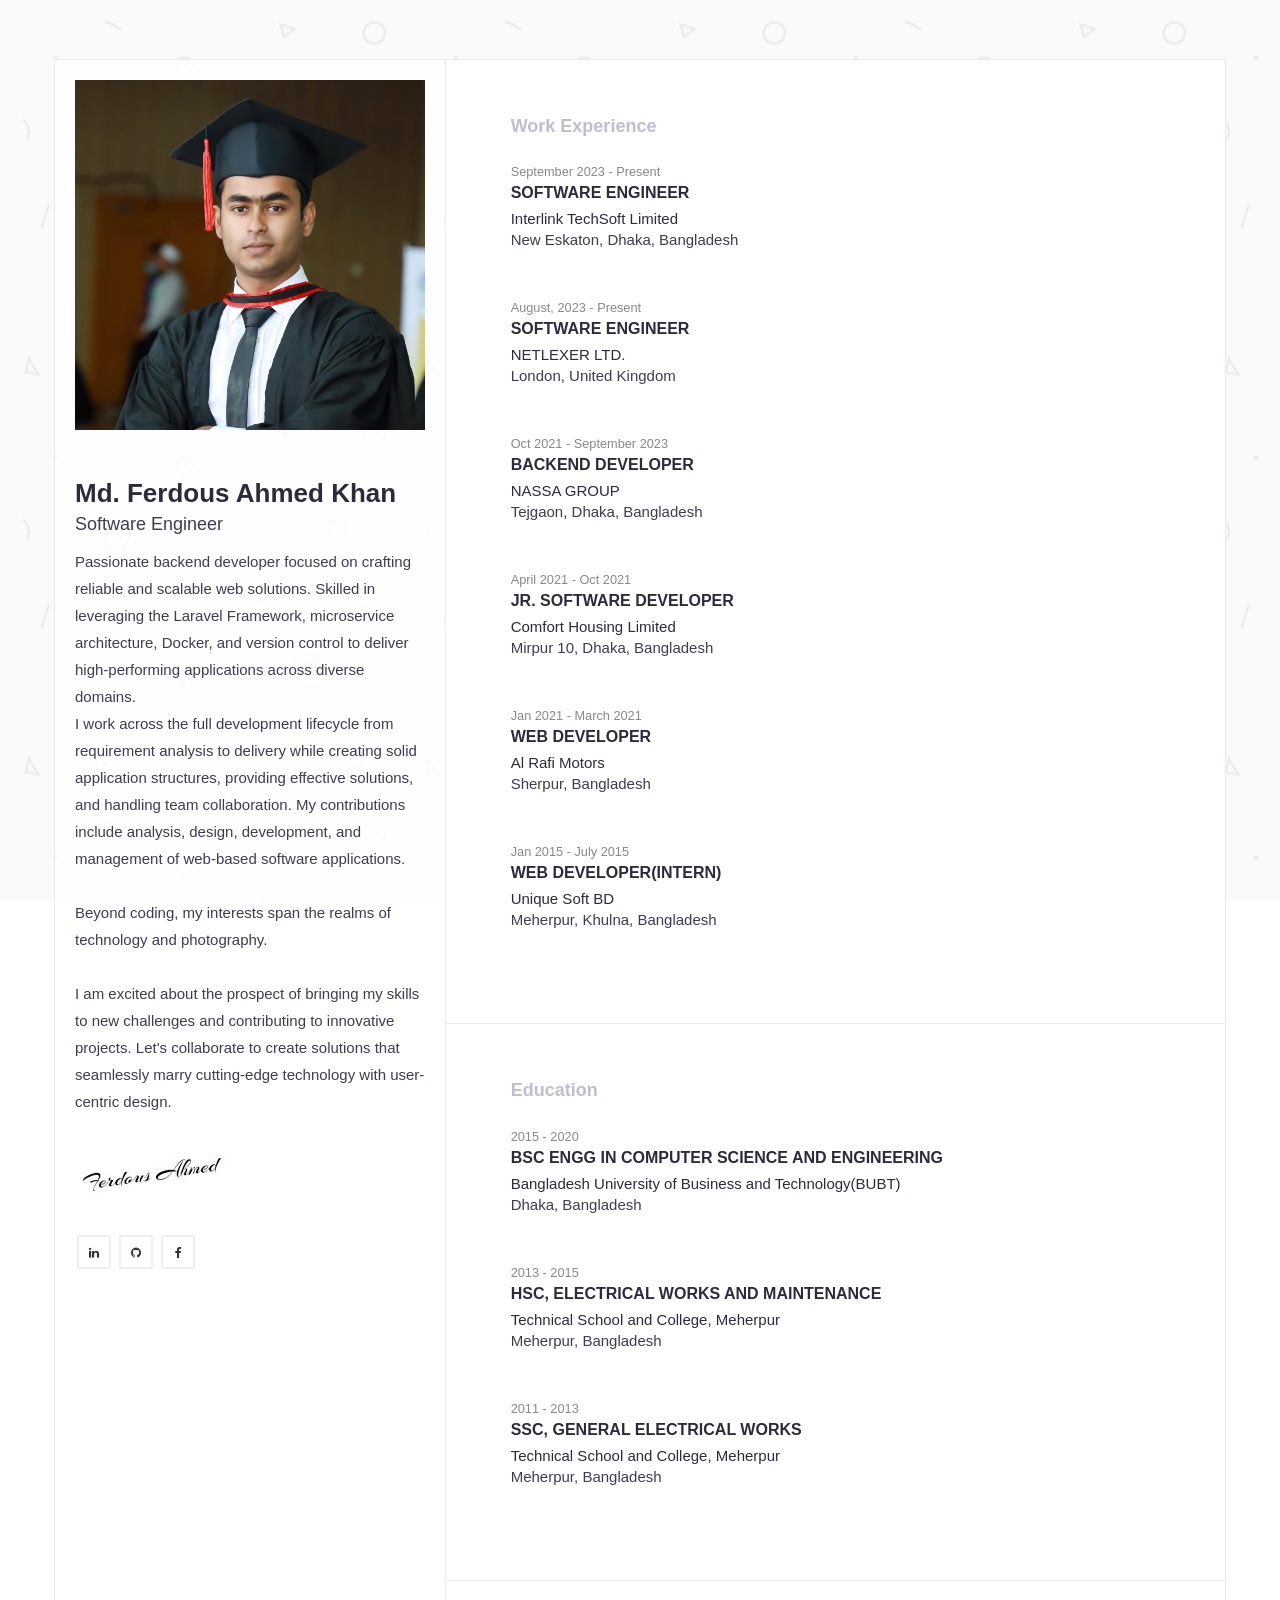
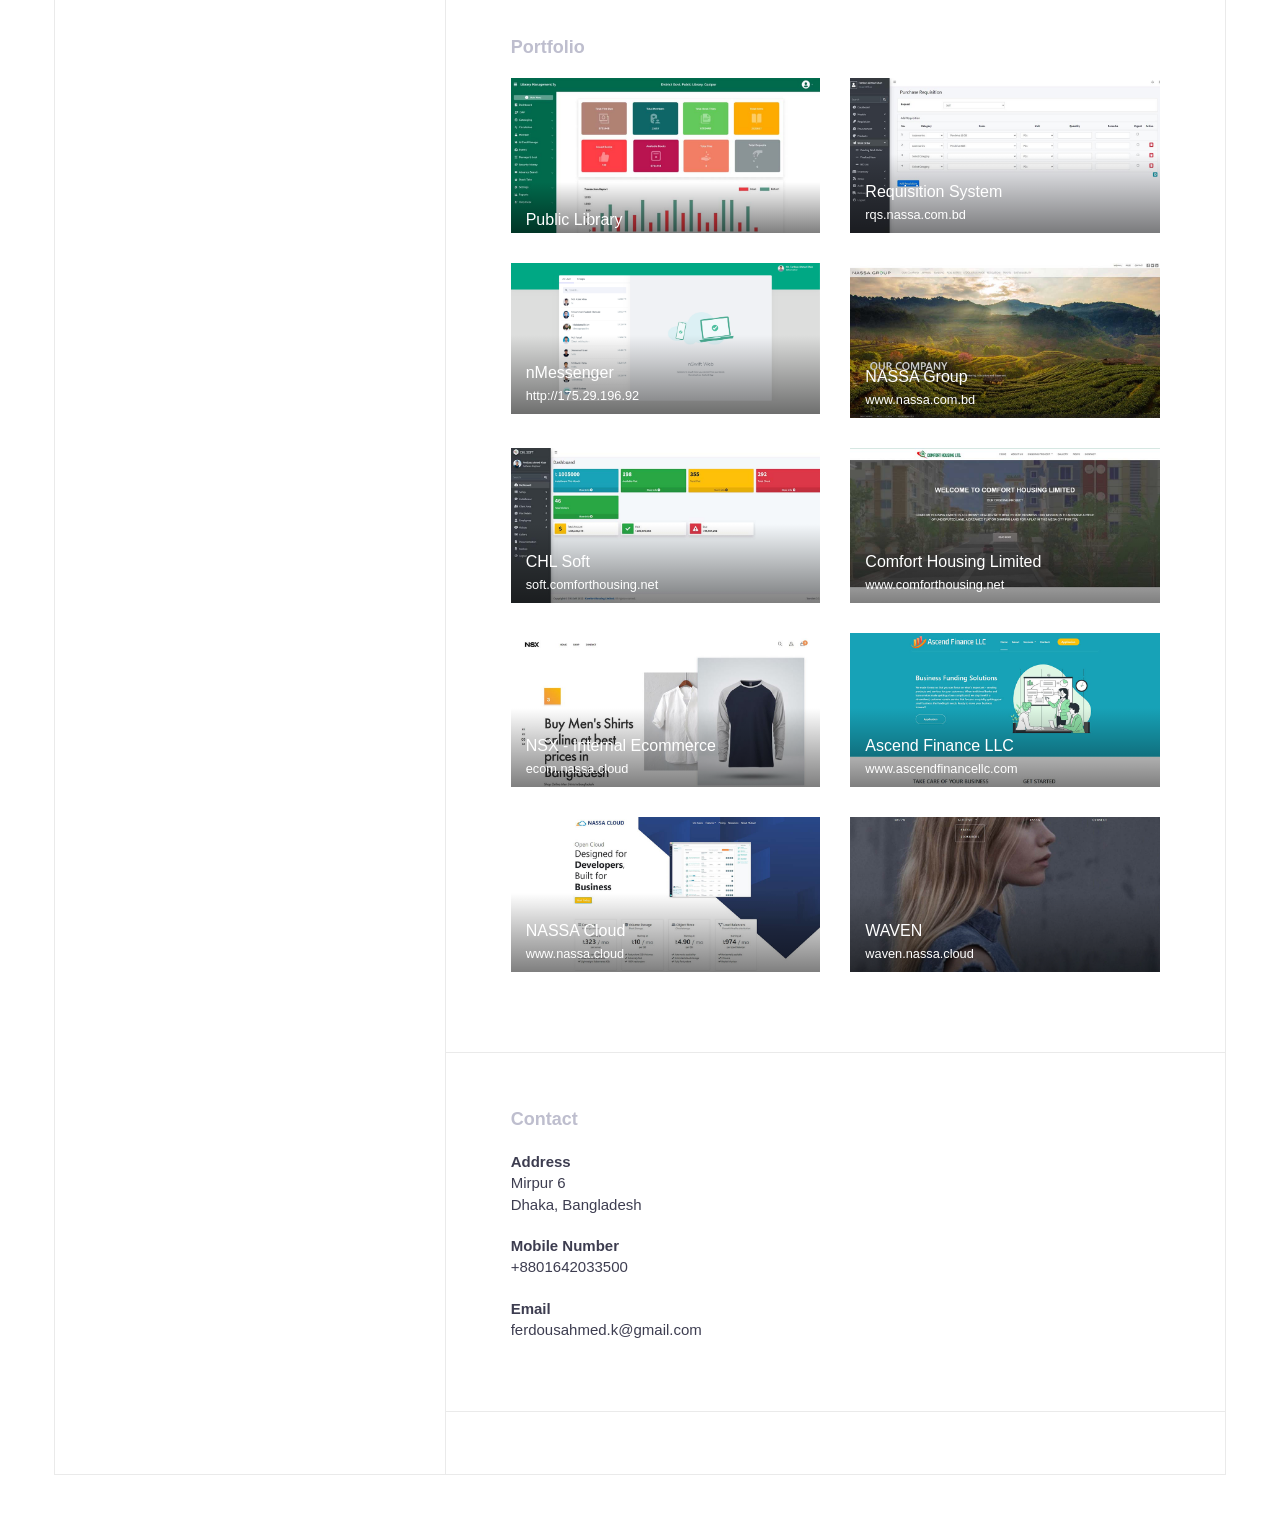
==== index.html @ 53c6aacd "Update index.html" ====
<!DOCTYPE html>
<html>

<head>
  <meta charset="utf-8">
  <meta http-equiv="X-UA-Compatible" content="IE=edge">
  <meta name="viewport" content="width=device-width, initial-scale=1">

  <title>Ferdous Ahmed Khan</title>

  <!-- <link href="favicons/.-7338-favicon.png" rel="icon"> -->

  <style id="" media="all">
    @font-face {
      font-family: 'Hind';
      font-style: normal;
      font-weight: 300;
      font-display: swap;
      src: url(/fonts.gstatic.com/s/hind/v16/5aU19_a8oxmIfMJaERySiw.woff) format('woff');
    }

    @font-face {
      font-family: 'Hind';
      font-style: normal;
      font-weight: 400;
      font-display: swap;
      src: url(/fonts.gstatic.com/s/hind/v16/5aU69_a8oxmIdGl4Ag.woff) format('woff');
    }

    @font-face {
      font-family: 'Hind';
      font-style: normal;
      font-weight: 500;
      font-display: swap;
      src: url(/fonts.gstatic.com/s/hind/v16/5aU19_a8oxmIfJpbERySiw.woff) format('woff');
    }

    @font-face {
      font-family: 'Hind';
      font-style: normal;
      font-weight: 600;
      font-display: swap;
      src: url(/fonts.gstatic.com/s/hind/v16/5aU19_a8oxmIfLZcERySiw.woff) format('woff');
    }

    @font-face {
      font-family: 'Hind';
      font-style: normal;
      font-weight: 700;
      font-display: swap;
      src: url(/fonts.gstatic.com/s/hind/v16/5aU19_a8oxmIfNJdERySiw.woff) format('woff');
    }
  </style>

  <link href="css/css-font-awesome.min.css" rel="stylesheet">

  <link href="css/css-bootstrap.min.css" rel="stylesheet">

  <link href="css/css-style.css" rel="stylesheet">


  <!--[if lt IE 9]>
    <script src="https://oss.maxcdn.com/html5shiv/3.7.2/html5shiv.min.js"></script>
    <script src="https://oss.maxcdn.com/respond/1.4.2/respond.min.js"></script>
    <![endif]-->
  <meta name="robots" content="noindex, nofollow">
</head>

<body id="page-top" data-spy="scroll" data-target=".navbar">
  <div id="main-wrapper">

    <div id="preloader">
      <div id="status">
        <div class="status-mes"></div>
      </div>
    </div>
    <div class="columns-block container">
      <div class="left-col-block blocks">
        <header class="header theiaStickySidebar">
          <div class="profile-img">
            <img src="images/ferdous-ahmed-khan.jpg" class="img-responsive" alt="">
          </div>
          <div class="content">
            <h1>Md. Ferdous Ahmed Khan</h1>
            <span class="lead">Software Engineer</span>
            <div class="about-text">
              <p>
Passionate backend developer focused on crafting reliable and scalable web solutions. Skilled in leveraging the Laravel Framework, microservice architecture, Docker, and version control to deliver high-performing applications across diverse domains. 
                <br>
                I work across the full development lifecycle from requirement analysis to delivery while creating solid application structures, providing effective solutions, and handling team collaboration. My contributions include analysis, design, development, and management of web-based software applications. 
                
                <br>
                <br>
            Beyond coding, my interests span the realms of technology and photography.
                <br>
                <br>
                I am excited about the prospect of bringing my skills to new challenges and contributing to innovative projects. Let's collaborate to create solutions that seamlessly marry cutting-edge technology with user-centric design.
              </p>
              <p><img src="images/img-signature.jpg" alt="" class="img-responsive"></p>
            </div>
            <ul class="social-icon">
              <li><a target="_blank" href="https://www.linkedin.com/in/ferdousahmedkhan"><i class="fa fa-linkedin"
                    aria-hidden="true"></i></a></li>
              <li><a href="https://github.com/ferdous-ahmed-khan"><i class="fa fa-github" aria-hidden="true"></i></a></li>
              <li><a target="_blank" h href="https://facebook.com/ferdous.ahmmed.khan"><i class="fa fa-facebook"
                    aria-hidden="true"></i></a></li>
            </ul>
          </div>
        </header>
      </div>

      <div class="right-col-block blocks">
        <div class="theiaStickySidebar">


          <section class="section-wrapper section-experience gray-bg">
            <div class="container-fluid">
              <div class="row">
                <div class="col-md-12">
                  <div class="section-title">
                    <h2>Work Experience</h2>
                  </div>
                </div>
              </div>

              <div class="row">
                <div class="col-md-12">

                  <div class="content-item">
                    <small>September 2023 - Present</small>
                    <h3>Software Engineer</h3>
                    <h4>Interlink TechSoft Limited </h4>
                    <p>New Eskaton, Dhaka, Bangladesh</p>
                  </div>

                  <div class="content-item">
                    <small>August, 2023 - Present</small>
                    <h3>Software Engineer</h3>
                    <h4>NETLEXER LTD.</h4>
                    <p>London, United Kingdom</p>
                  </div>

                  
                  <div class="content-item">
                    <small>Oct 2021 - September 2023</small>
                    <h3>Backend Developer</h3>
                    <h4>NASSA GROUP</h4>
                    <p>Tejgaon, Dhaka, Bangladesh</p>
                  </div>

                  <div class="content-item">
                    <small>April 2021 - Oct 2021</small>
                    <h3>Jr. Software Developer</h3>
                    <h4>Comfort Housing Limited</h4>
                    <p>Mirpur 10, Dhaka, Bangladesh</p>
                  </div>
                  
                  <div class="content-item">
                    <small>Jan 2021 - March 2021</small>
                    <h3>Web Developer</h3>
                    <h4>Al Rafi Motors</h4>
                    <p>Sherpur, Bangladesh</p>
                  </div>

                  <div class="content-item">
                    <small>Jan 2015 - July 2015</small>
                    <h3>Web Developer(Intern)</h3>
                    <h4>Unique Soft BD</h4>
                    <p>Meherpur, Khulna, Bangladesh</p>
                  </div>


                </div>
              </div>

            </div>
          </section>

          <section class="section-wrapper section-education">
            <div class="container-fluid">
              <div class="row">
                <div class="col-md-12">
                  <div class="section-title">
                    <h2>Education</h2>
                  </div>
                </div>
              </div>

              <div class="row">
                <div class="col-md-12">
                  <div class="content-item">
                    <small>2015 - 2020</small>
                    <h3>BSc Engg in Computer Science and Engineering </h3>
                    <h4>Bangladesh University of Business and Technology(BUBT)</h4>
                    <p>Dhaka, Bangladesh</p>
                  </div>

                  <div class="content-item">
                    <small>2013 - 2015</small>
                    <h3>HSC, Electrical Works and Maintenance</h3>
                    <h4>Technical School and College, Meherpur</h4>
                    <p>Meherpur, Bangladesh</p>
                  </div>

                  <div class="content-item">
                    <small>2011 - 2013</small>
                    <h3>SSC, General Electrical Works</h3>
                    <h4>Technical School and College, Meherpur</h4>
                    <p>Meherpur, Bangladesh</p>
                  </div>

                </div>
              </div>

            </div>
          </section>


       

          <section class="section-wrapper portfolio-section">
            <div class="container-fluid">
              <div class="row">
                <div class="col-md-12">
                  <div class="section-title">
                    <h2>Portfolio</h2>
                  </div>
                </div>
              </div>
              <div class="row">
                <div class="col-md-6">
                  <div class="portfolio-item" >
                    <div class="portfolio-thumb" onclick="showImage('images/public_library.jpg')">
                      <img src="images/public_library.jpg" alt="">
                    </div>
                    <div class="portfolio-info">
                      <h3>Public Library</h3>
                    </div>

                  </div>


                  <div class="portfolio-item" >
                    <div class="portfolio-thumb" onclick="showImage('images/nmessenger.jpg')">
                      <img src="images/nmessenger.jpg" alt="">
                    </div>
                    <div class="portfolio-info">
                      <h3>nMessenger</h3>
                      <small>http://175.29.196.92</small>
                    </div>

                  </div>

                </div>
                <div class="col-md-6">
                  <div class="portfolio-item" >
                    <div class="portfolio-thumb" onclick="showImage('images/requisition_system.jpg')">
                      <img src="images/requisition_system.jpg" alt="">
                    </div>
                    <div class="portfolio-info">
                      <h3>Requisition System</h3>
                      <small>rqs.nassa.com.bd</small>
                    </div>

                  </div>

                </div>
                <div class="col-md-6">
                  <div class="portfolio-item">
                    <div class="portfolio-thumb" onclick="showImage('images/nassagroup.jpg')">
                      <img src="images/nassagroup.jpg" alt="">
                    </div>
                    <div class="portfolio-info">
                      <h3>NASSA Group</h3>
                      <small>www.nassa.com.bd</small>
                    </div>
                  </div>
                </div>

                <div class="col-md-6">
                  <div class="portfolio-item">
                    <div class="portfolio-thumb" onclick="showImage('images/chl_soft.jpg')">
                      <img src="images/chl_soft.jpg" alt="">
                    </div>
                    <div class="portfolio-info">
                      <h3>CHL Soft</h3>
                      <small>soft.comforthousing.net</small>
                    </div>
                  </div>
                </div>

                <div class="col-md-6">
                  <div class="portfolio-item">
                    <div class="portfolio-thumb" onclick="showImage('images/comfort_housing.jpg')">
                      <img src="images/comfort_housing.jpg" alt="">
                    </div>
                    <div class="portfolio-info">
                      <h3>Comfort Housing Limited</h3>
                      <small>www.comforthousing.net</small>
                    </div>
                  </div>
                </div>

                

                <div class="col-md-6">
                  <div class="portfolio-item">
                    <div class="portfolio-thumb" onclick="showImage('images/nsx.jpg')">
                      <img src="images/nsx.jpg" alt="" >
                    </div>
                    <div class="portfolio-info">
                      <h3>NSX - Internal Ecommerce</h3>
                      <small>ecom.nassa.cloud</small>
                    </div>
                  </div>
                </div>


                <div class="col-md-6">
                  <div class="portfolio-item">
                    <div class="portfolio-thumb" onclick="showImage('images/ascendfinance.jpg')" >
                      <img src="images/ascendfinance.jpg" alt="">
                    </div>
                    <div class="portfolio-info">
                      <h3>Ascend Finance LLC</h3>
                      <small>www.ascendfinancellc.com</small>
                    </div>
                  </div>
                </div>


                <div class="col-md-6">
                  <div class="portfolio-item">
                    <div class="portfolio-thumb" onclick="showImage('images/nassacloud.jpg')">
                      <img src="images/nassacloud.jpg" alt="">
                    </div>
                    <div class="portfolio-info">
                      <h3>NASSA Cloud</h3>
                      <small>www.nassa.cloud</small>
                    </div>
                  </div>
                </div>


                

                <div class="col-md-6">
                  <div class="portfolio-item" >
                    <div class="portfolio-thumb" onclick="showImage('images/waven.jpg')">
                      <img src="images/waven.jpg" alt="">
                    </div>
                    <div class="portfolio-info">
                      <h3>WAVEN</h3>
                      <small>waven.nassa.cloud</small>
                    </div>
                  </div>
                </div>


              </div>
            </div>
          </section>






          <div id="myModal" class="modal">
            <span class="close">&times;</span>
            <img class="modal-content" id="image_id">
          </div>


          <script>
            var modal = document.getElementById("myModal");
            function showImage(image) {
              var image_id = document.getElementById("image_id");
              modal.style.display = "block";
              image_id.src = image;

            }
            var span = document.getElementsByClassName("close")[0];
            span.onclick = function () {
              modal.style.display = "none";
            }
          </script>

















          <section class="section-contact section-wrapper gray-bg">
            <div class="container-fluid">
              <div class="row">
                <div class="col-md-12">
                  <div class="section-title">
                    <h2>Contact</h2>
                  </div>
                </div>
              </div>

              <div class="row">
                <div class="col-md-12">
                  <address>
                    <strong>Address</strong><br>
                    Mirpur 6<br>
                    Dhaka, Bangladesh
                  </address>
                 
                  <address>
                    <strong>Mobile Number</strong><br>
                   <a style="color: #3d3d50 !important;" href="tel:+8801642033500">+8801642033500</a> 
                  </address>

                  <address>
                    <strong>Email</strong><br>
                    <a  style="color: #3d3d50 !important;"  href="mailto:ferdousahmed.k@gmail.com"><span class="__cf_email__">ferdousahmed.k@gmail.com</span></a>
                  </address>
                </div>
              </div>
<!-- 
              <div class="row">
                <div class="col-md-12">
                  <div class="feedback-form">
                    <h2>Get in touch</h2>
                    <form id="contactForm" action="sendemail.php" method="POST">
                      <div class="form-group">
                        <label for="InputName">Name</label>
                        <input type="text" name="name" required="" class="form-control" id="InputName"
                          placeholder="Full Name">
                      </div>
                      <div class="form-group">
                        <label for="InputEmail">Email address</label>
                        <input type="email" name="email" required="" class="form-control" id="InputEmail"
                          placeholder="Email">
                      </div>
                      <div class="form-group">
                        <label for="InputSubject">Subject</label>
                        <input type="text" name="subject" class="form-control" id="InputSubject" placeholder="Subject">
                      </div>
                      <div class="form-group">
                        <label for="message-text" class="control-label">Message</label>
                        <textarea class="form-control" rows="4" required="" name="message" id="message-text"
                          placeholder="Write message"></textarea>
                      </div>
                      <button type="submit" class="btn btn-primary">Submit</button>
                    </form>
                  </div>

                </div>
              </div> -->
            </div>

          </section>

          <footer class="footer">
            <div class="copyright-section">
              <div class="container-fluid">
                <div class="row">
                  <div class="col-md-12">
                    <div class="copytext"></a></div>
                  </div>
                </div>

              </div>

            </div>
          </footer>

        </div>

      </div>

    </div>

  </div>


  <script data-cfasync="false" src="js/cloudflare-static-email-decode.min.js"></script>
  <script src="js/1165-js-jquery-2.1.4.min.js"></script>

  <script src="js/4491-js-bootstrap.min.js"></script>
  <script src="js/9573-js-theia-sticky-sidebar.js"></script>
  <script src="js/8718-js-scripts.js"></script>
  <script defer src="https://static.cloudflareinsights.com/beacon.min.js/vaafb692b2aea4879b33c060e79fe94621666317369993"
    integrity="sha512-0ahDYl866UMhKuYcW078ScMalXqtFJggm7TmlUtp0UlD4eQk0Ixfnm5ykXKvGJNFjLMoortdseTfsRT8oCfgGA=="
    data-cf-beacon='{"rayId":"76b5e97e1cc16838","token":"1aea4905526a46c1a4fc9bc1d0e89a42","version":"2022.11.0","si":100}'
    crossorigin="anonymous"></script>
</body>

</html>
---- css/css-style.css ----
/*
Template Name: Resumex
Description: HTML5 / CSS3 One Page
Version: 1.0
Author: themehippo.com
*/

/*------------------------------------------------------------------
# [Color codes]

# Body  (text): #3a4750
# Heading Color #444444
# Theme Color (link color) #82b541
# Mid grey (sub header) #f4f4f4
# -------------------------------------------------------------------*/

body {
    font-family : 'Hind', sans-serif;
    font-size   : 15px;
    line-height : 1.8em;
    color       : #3d3d50;
    font-weight : 300;
    background  : url("../images/img-pattern-bg.png") fixed;
    }

/* --------------------------------------
 * Global Typography
 *------------------------------------------*/

h1, h2, h3, h4, h5, h6 {
    margin : 0 0 15px;
    color  : #2b2b3d;
    }

h1 {
    font-size   : 26px;
    line-height : 1.8em;
    font-weight : 700;
    }

h2 {
    font-size   : 18px;
    line-height : 1.8em;
    font-weight : 700;
    }

h3 {
    font-size   : 16px;
    line-height : 1.8em;
    font-weight : 500;
    }

h4 {
    font-size   : 15px;
    line-height : 1.8em;
    font-weight : 500;
    }

h5 {
    font-size   : 15px;
    line-height : 1.5em;
    font-weight : 500;
    }

h6 {
    font-size   : 15px;
    line-height : 1.5em;
    }

/* --------------------------------------
 * LINK STYLE
 *------------------------------------------*/
a {
    color              : #FFC107;
    text-decoration    : none;
    -webkit-transition : all 0.3s ease 0s;
    -moz-transition    : all 0.3s ease 0s;
    -o-transition      : all 0.3s ease 0s;
    transition         : all 0.3s ease 0s;
    }

a,
a:active,
a:focus,
a:active {
    text-decoration : none;
    outline         : none
    }

a:hover,
a:focus {
    text-decoration : none;
    color           : #ff9800;
    }

p {
    margin-bottom : 20px;
    }

ul {
    margin     : 0;
    padding    : 0;
    list-style : none;
    }

/*------------------
 * Button Style
 *------------------*/
.btn {
    padding        : 14px 30px 11px;
    margin-bottom  : 0;
    font-size      : 14px;
    font-weight    : 500;
    border-radius  : 0;
    border         : 0;
    text-transform : uppercase;
    }

.btn-lg {
    font-weight : 700;
    font-size   : 24px;
    padding     : 15px 30px;
    }

/*btn-primary*/
.btn-primary {
    background-color : #FFC107;
    }

.btn-primary:hover,
.btn-primary:focus,
.btn-primary:active:focus {
    background : #ff9800;
    }

/*btn-default*/
.btn-default {
    color            : #2a54f5;
    background-color : transparent;
    border           : 2px solid #2a54f5;
    }

.btn-default:hover,
.btn-default:focus,
.btn-default:active:focus {
    background   : #2a54f5;
    color        : #ffffff;
    border-color : #2a54f5;
    }

button:focus,
.btn:focus,
.btn:active:focus {
    outline : none;
    }

/* --------------------
 * Column Block
 * -------------------*/

.columns-block {
    display                : -webkit-flex;
    display                : flex;
    -webkit-flex-direction : row;
    flex-direction         : row;
    margin                 : 60px auto;
    padding                : 0;
    box-shadow             : 0 0 0 1px #eaeaea;
    }

.blocks {
    box-sizing : border-box;
    }

.left-col-block {
    overflow     : hidden;
    -webkit-flex : 1 0 0;
    flex         : 1 0 0;
    position     : relative;
    background   : rgba(255, 255, 255, .8);
    border-right : 1px solid #eaeaea;
    }

.right-col-block {
    -webkit-flex : 2 0 0;
    flex         : 2 0 0;
    position     : relative;
    background   : #ffffff;
    }

@media (max-width : 768px) {

    .columns-block {
        display    : block;
        margin     : 0;
        box-shadow : none;
        }

    .left-col-block {
        width    : 100%;
        position : relative;
        border   : 0;
        }

    .right-col-block {
        width      : 100%;
        position   : relative;
        box-shadow : none;
        }
    }

@media (min-width : 769px) and (max-width : 1024px) {
    .columns-block {
        margin-top    : 30px;
        margin-bottom : 30px;
        }
    }

/* --------------------
 * Section Background
 * -------------------*/

.gray-bg {
    background-color : #ffffff;
    }

/* --------------------
 *  main Wrapper
 * -------------------*/
#main-wrapper {
    overflow : hidden;
    }

/*-------------------
 * Section Wrapper
 *-------------------*/
.section-wrapper {
    padding       : 50px;
    border-bottom : 1px solid #eaeaea;
    }

@media (max-width : 480px) {
    .section-wrapper {
        padding : 30px 20px;
        }
    }

/*---------------------------
* Section Title
*---------------------------*/
.section-title {
    margin-bottom : 15px;
    }

.section-title h2 {
    margin-bottom : 5px;
    color         : #bebece;
    }

/*-----------------------------
 * NAVIGATION & HEADER STYLE
 *-----------------------------*/

.header {
    padding  : 20px !important;
    margin   : 0;
    position : relative;
    }

.header .profile-img {
    margin-bottom : 50px;
    }

.header .content-wrapper {

    }

.header .content {
    width  : 100%;
    margin : 0 auto;
    }

.header .content h1 {
    line-height : 1;
    margin      : 0 0 5px;
    }

.header .content .lead {
    font-size : 18px;
    }

.header .content .about-text {
    margin : 10px 0;
    }

.header .btn {
    margin-top : 40px;
    }

@media (max-width : 768px) {
    .header {
        padding       : 0;
        text-align    : center;
        border-bottom : 1px solid #ededed;
        }

    .header img {
        margin : 0 auto;
        }

    .header .content {
        padding : 50px;
        }
    }

/* Header Sticky */

.sticky {
    position : -webkit-sticky;
    position : sticky;
    top      : 0;
    }

/*-------------------
 * Social Icon
 *-------------------*/

.social-icon {
    margin  : 20px 0;
    padding : 0;
    display : block;
    }

.social-icon li {
    display : inline-block;
    margin  : 0 2px;
    }

.social-icon li a {
    display       : block;
    font-size     : 12px;
    color         : #333333;
    width         : 34px;
    height        : 34px;
    line-height   : 33px;
    text-align    : center;
    border-radius : 2px;
    border        : 2px solid #eeeeee;
    }

.social-icon li a:hover {
    border-color : #cccccc;
    }

/*-------------------
 * Expertise
 *-------------------*/
.expertise-item {
    margin-bottom : 20px;
    }

.expertise-item h3 {
    margin-bottom : 5px;
    font-weight   : 700;
    }

/*-------------------
 * Skills Progressbar
 *-------------------*/

.progress-item {
    position : relative;
    }

.progress-item .progress-title {
    font-size     : 15px;
    font-weight   : 400;
    display       : inline-block;
    margin-bottom : 5px;
    }

.progress-item .progress {
    height        : 4px;
    box-shadow    : none;
    border-radius : 5px;
    }

.progress-item .progress-bar {
    background-color : #FFC107;
    box-shadow       : none;
    text-align       : right;
    }

.progress-item .progress-percent {
    font-size        : 10px;
    background-color : #313131;
    position         : absolute;
    top              : 5px;
    padding          : 0 8px;
    border-radius    : 3px;
    }

.progress-item .progress-percent::before {
    content      : "";
    position     : absolute;
    left         : 0;
    bottom       : -4px;
    border-top   : 6px solid #313131;
    border-right : 8px solid transparent;
    }

/*-------------------
 * Portfolio
 *-------------------*/

.portfolio-item {
    position      : relative;
    display       : block;
    margin-bottom : 30px;
    }

.portfolio-item .portfolio-thumb img {
    height    : auto;
    display   : block;
    max-width : 100%;
    }

.portfolio-item .portfolio-info {
    position   : absolute;
    bottom     : 0;
    padding    : 30px 15px 5px;
    width      : 100%;
    background : -webkit-linear-gradient(
            top,
            transparent 0%,
            rgba(0, 0, 0, 0.5) 100%
    );
    }

.portfolio-item .portfolio-info h3 {
    margin      : 0;
    line-height : 1;
    color       : #ffffff;
    }

.portfolio-item .portfolio-info small {
    color : #ffffff;
    }

.portfolio-item:hover .portfolio-info {
    background : -webkit-linear-gradient(
            top,
            transparent 0%,
            #000 100%
    );
    }

/*-------------------
 * Content Item
 *-------------------*/

.content-item {
    margin-bottom : 40px;
    }

.content-item h3 {
    margin         : 0 0 10px;
    line-height    : 1;
    font-weight    : bold;
    text-transform : uppercase;
    }

.content-item h4 {
    margin      : 0;
    line-height : 1;
    }

.content-item small {
    color : #888888;
    }

/*-------------------
 * Contact
 *-------------------*/

.feedback-form {
    margin-top : 50px;
    }

/*-------------------
 * Form Style
 *-------------------*/
.form-control {
    height        : 50px;
    padding       : 0 20px;
    font-size     : 13px;
    line-height   : 50px;
    color         : #969595;
    border        : 1px solid #cccccc;
    border-radius : 0;
    box-shadow    : none;
    box-sizing    : border-box;
    }

.form-control:focus,
.form-control:active {
    box-shadow : none;
    }

/* --------------------------------------------
 *   Footer
 *---------------------------------------------- */

/* Copyright */

.footer {
    padding : 30px 50px;
    }

.footer .copyright-section {
    font-size : 13px;
    color     : #888888;

    }

.footer .copyright-section .copytext {
    font-weight : 400;
    display     : block;
    }

@media (max-width : 480px) {
    .footer {
        padding : 10px 20px;
        }
    }

/* ---------------------------------------------- /*
 * Preloader
/* ---------------------------------------------- */
#preloader {
    background : rgba(255, 255, 255,.8);
    bottom     : 0;
    left       : 0;
    position   : fixed;
    right      : 0;
    top        : 0;
    z-index    : 9999;
    }

#status,
.status-mes {
    background-image    : url(../fonts/img-preloader.svg);
    background-position : center;
    background-repeat   : no-repeat;
    height              : 200px;
    left                : 50%;
    margin              : -100px 0 0 -100px;
    position            : absolute;
    top                 : 50%;
    width               : 200px;
    }

.status-mes {
    background : none;
    left       : 0;
    margin     : 0;
    text-align : center;
    top        : 65%;
    }




    

    #myImg {
        border-radius: 5px;
        cursor: pointer;
        transition: 0.3s;
      }
      
      #myImg:hover {opacity: 0.7;}
      
      /* The Modal (background) */
      .modal {
        display: none; /* Hidden by default */
        position: fixed; /* Stay in place */
        z-index: 1; /* Sit on top */
        padding-top: 100px; /* Location of the box */
        left: 0;
        top: 0;
        width: 100%; /* Full width */
        height: 100%; /* Full height */
        overflow: auto; /* Enable scroll if needed */
        background-color: rgb(0,0,0); /* Fallback color */
        background-color: rgba(0,0,0,0.9); /* Black w/ opacity */
      }
      
      /* Modal Content (image) */
      .modal-content {
        margin: auto;
        display: block;
        width: 80%;
        max-width: 1200px;
      }
      
      /* Caption of Modal Image */
      #caption {
        margin: auto;
        display: block;
        width: 80%;
        max-width: 700px;
        text-align: center;
        color: #ccc;
        padding: 10px 0;
        height: 150px;
      }
      
      /* Add Animation */
      .modal-content, #caption {  
        -webkit-animation-name: zoom;
        -webkit-animation-duration: 0.6s;
        animation-name: zoom;
        animation-duration: 0.6s;
      }
      
      @-webkit-keyframes zoom {
        from {-webkit-transform:scale(0)} 
        to {-webkit-transform:scale(1)}
      }
      
      @keyframes zoom {
        from {transform:scale(0)} 
        to {transform:scale(1)}
      }
      
      /* The Close Button */
      .close {
        position: absolute;
        top: 15px;
        right: 35px;
        color: #f1f1f1;
        font-size: 40px;
        font-weight: bold;
        transition: 0.3s;
      }
      
      .close:hover,
      .close:focus {
        color: #bbb;
        text-decoration: none;
        cursor: pointer;
      }
      
      /* 100% Image Width on Smaller Screens */
      @media only screen and (max-width: 700px){
        .modal-content {
          width: 100%;
        }
      }
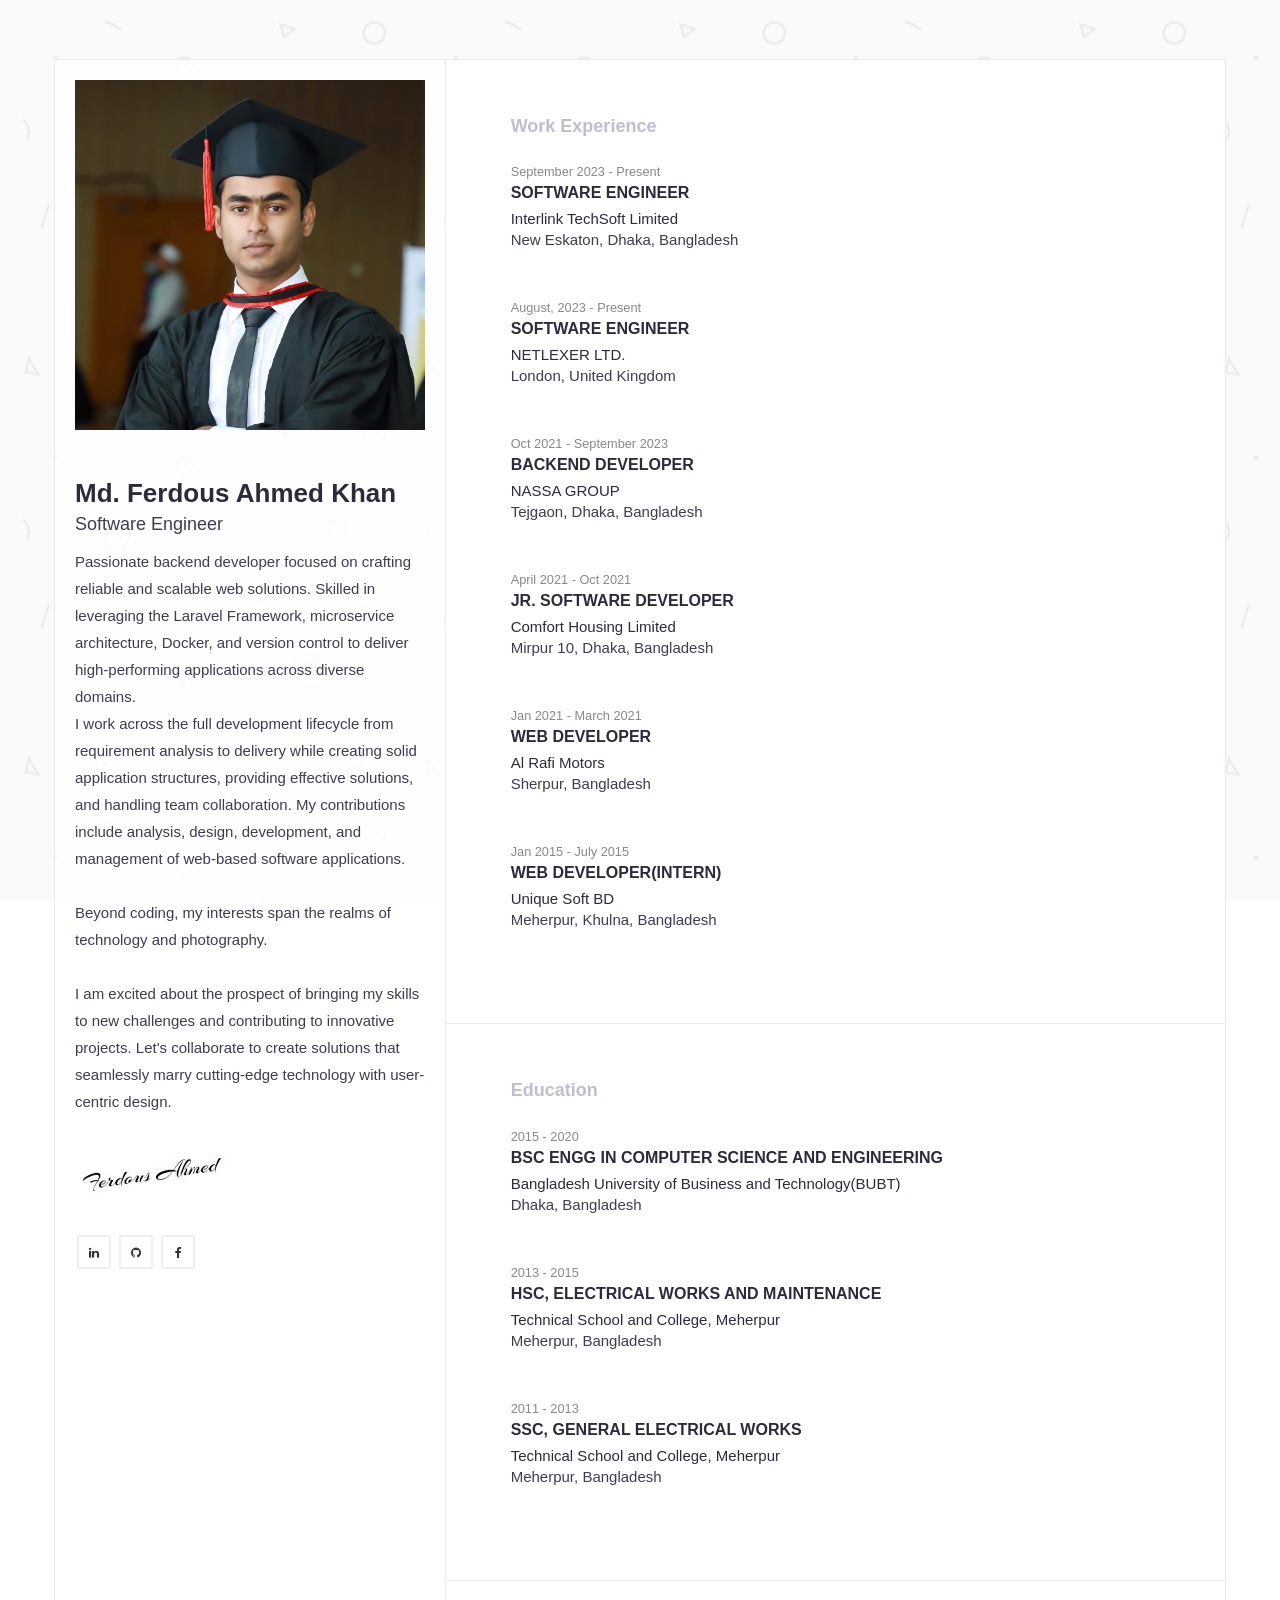
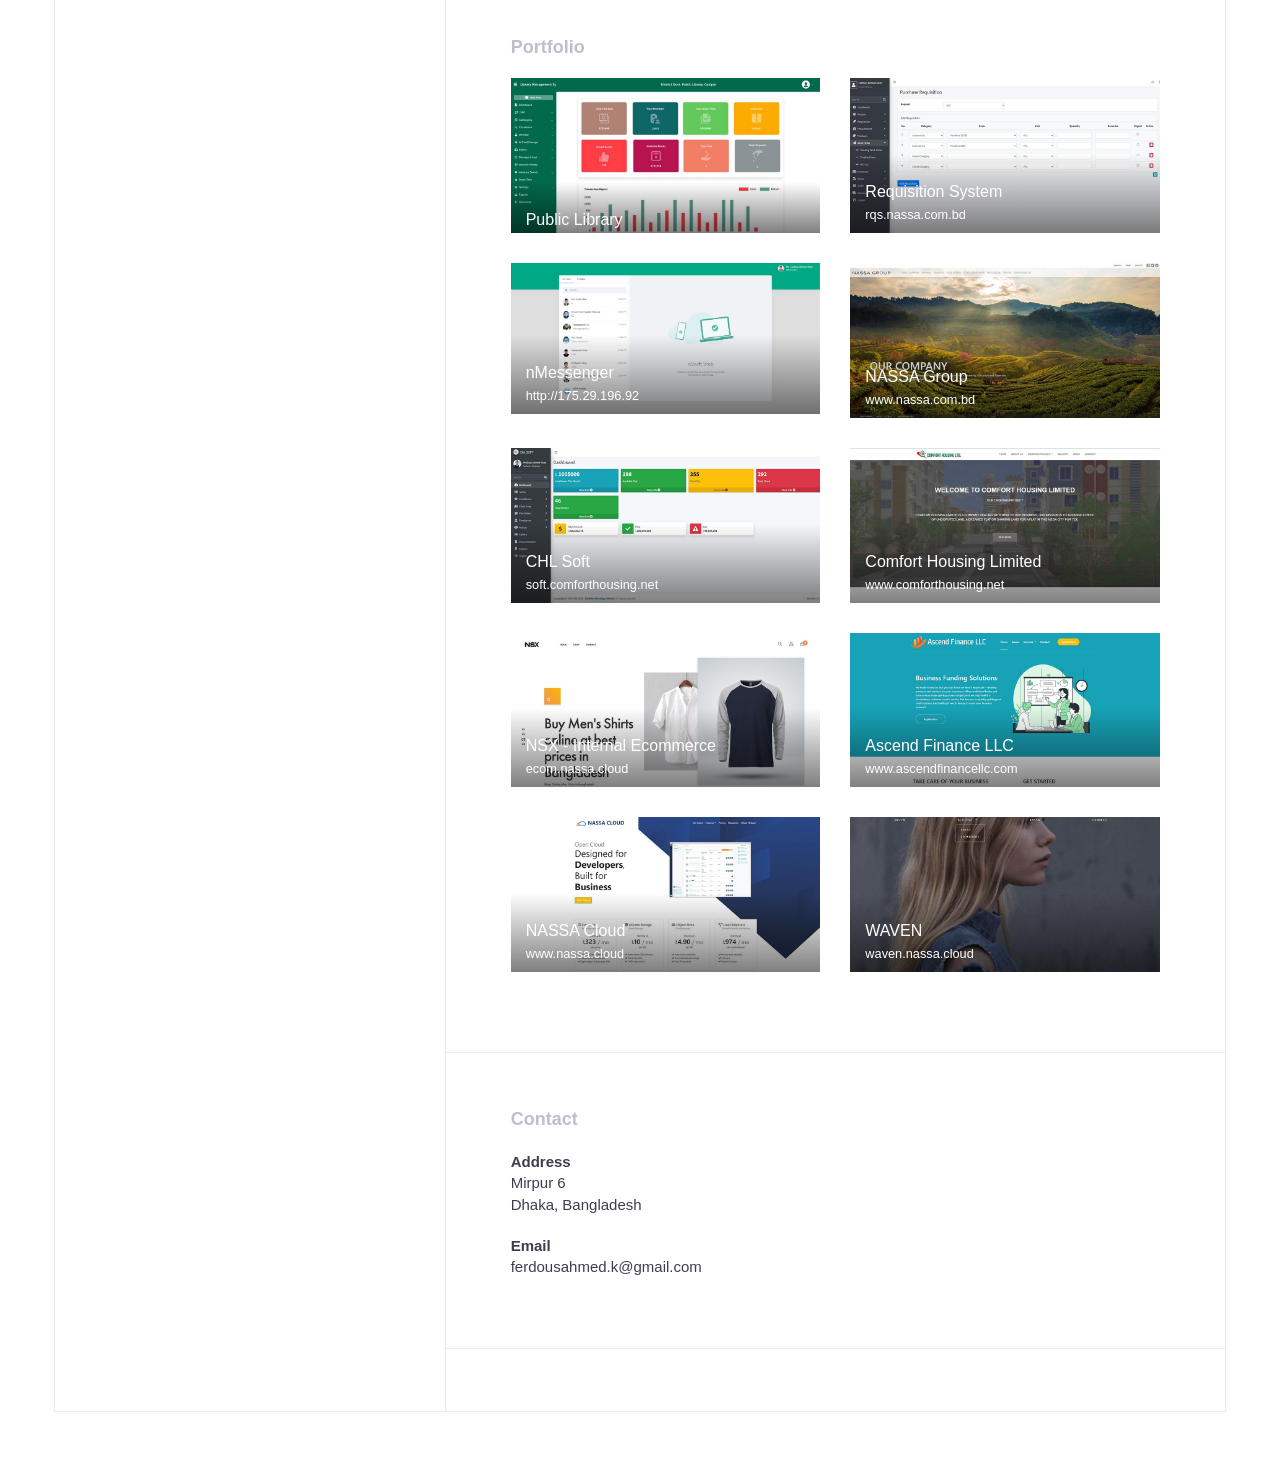
==== commit cd9ca891: "Update index.html" ====
--- a/index.html
+++ b/index.html
@@ -420,10 +420,7 @@
                     Dhaka, Bangladesh
                   </address>
                  
-                  <address>
-                    <strong>Mobile Number</strong><br>
-                   <a style="color: #3d3d50 !important;" href="tel:+8801642033500">+8801642033500</a> 
-                  </address>
+
 
                   <address>
                     <strong>Email</strong><br>
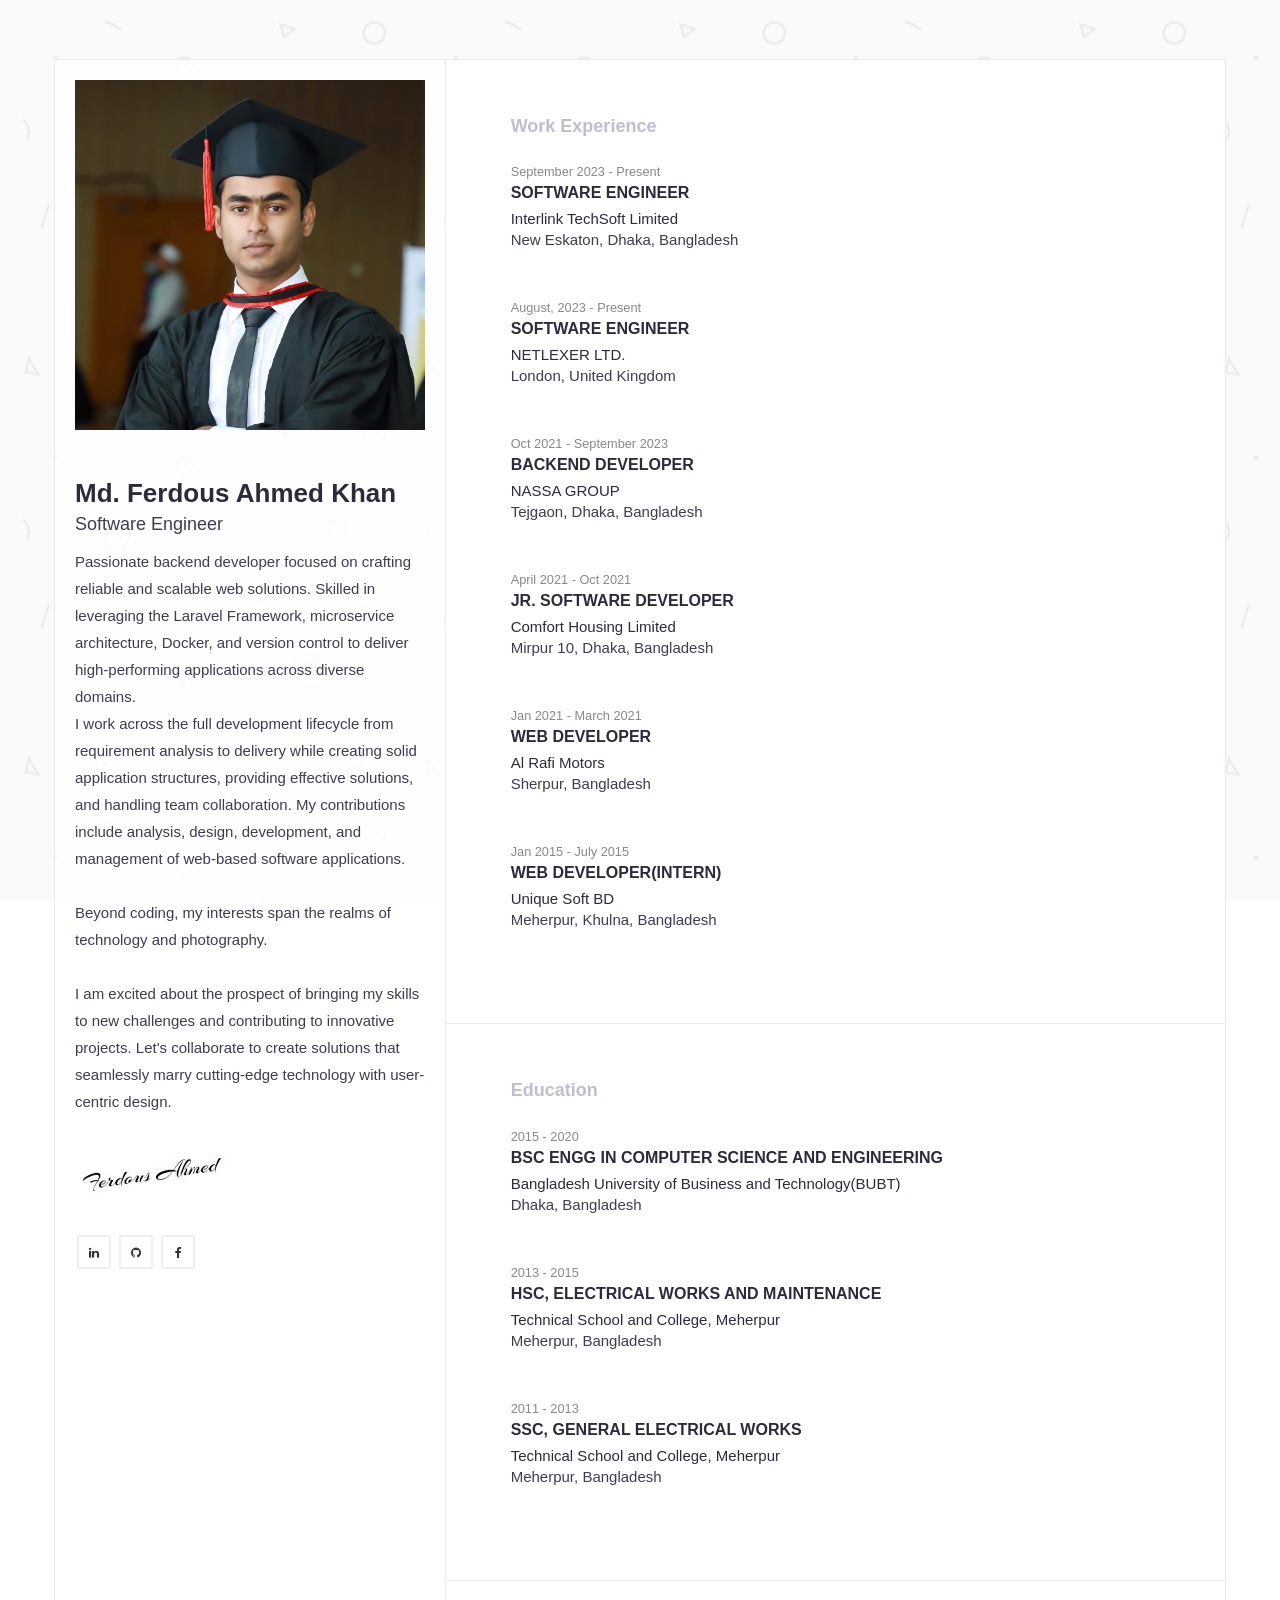
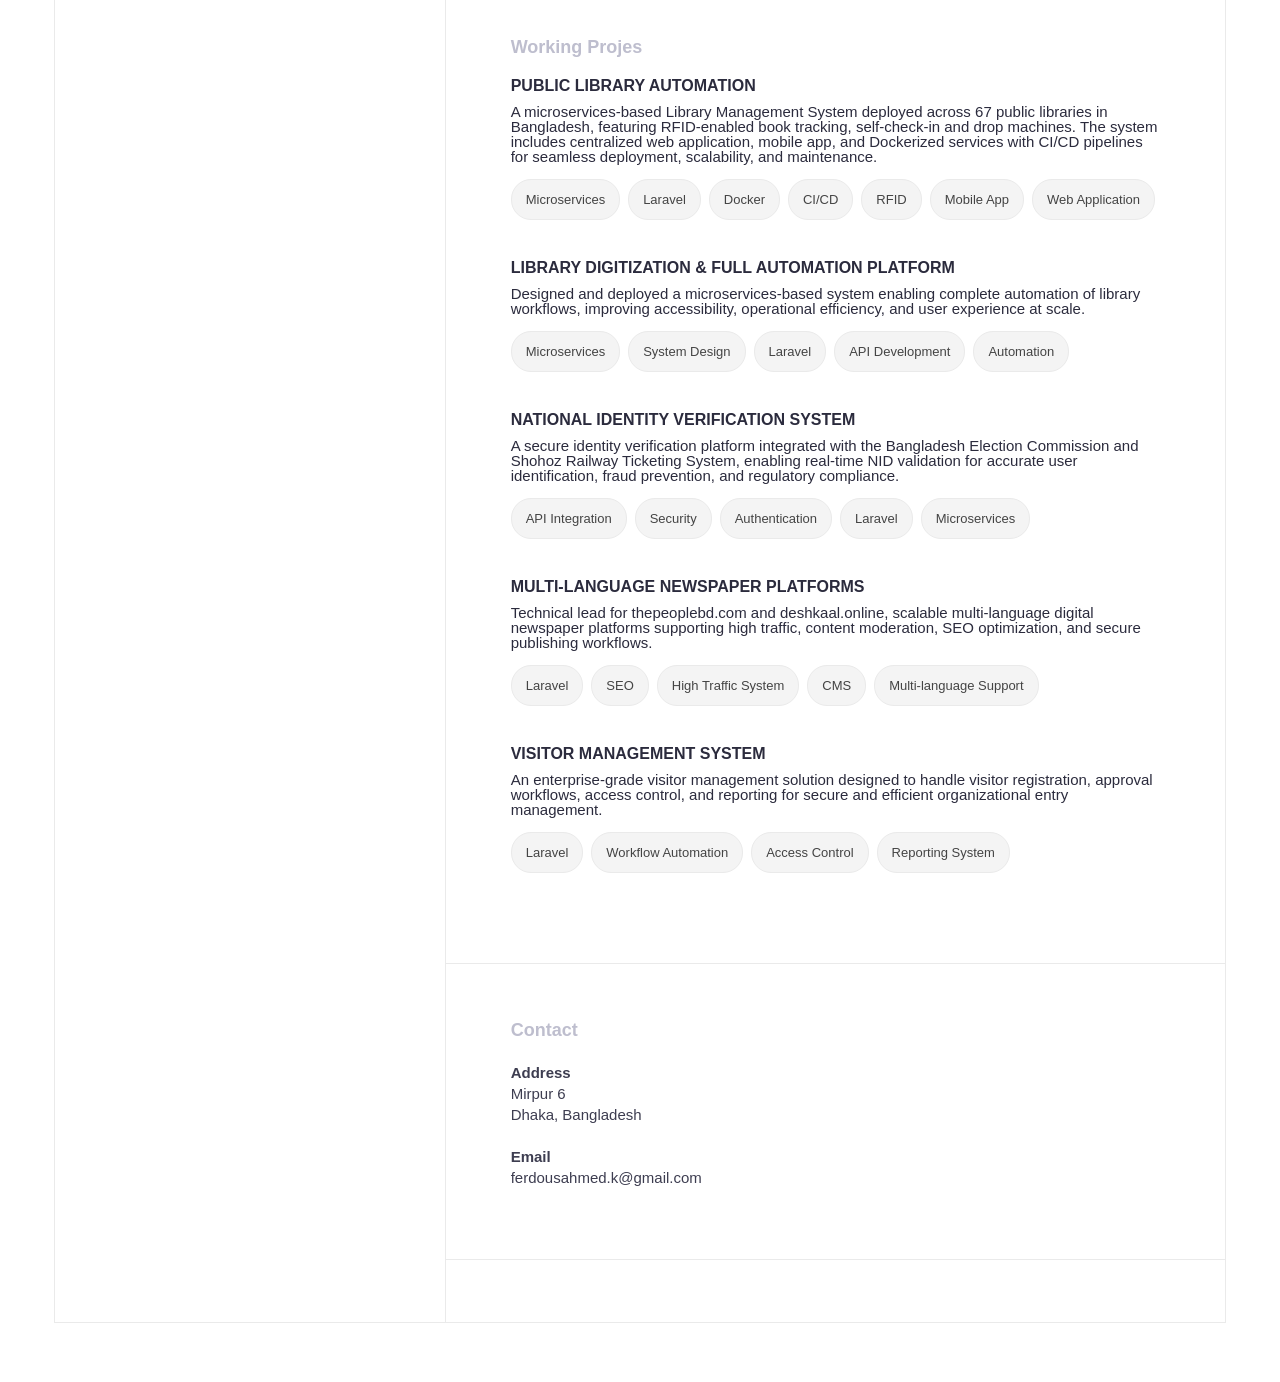
==== commit d1dda76d: "update like tag" ====
--- a/index.html
+++ b/index.html
@@ -223,139 +223,83 @@
               <div class="row">
                 <div class="col-md-12">
                   <div class="section-title">
-                    <h2>Portfolio</h2>
-                  </div>
-                </div>
-              </div>
-              <div class="row">
-                <div class="col-md-6">
-                  <div class="portfolio-item" >
-                    <div class="portfolio-thumb" onclick="showImage('images/public_library.jpg')">
-                      <img src="images/public_library.jpg" alt="">
-                    </div>
-                    <div class="portfolio-info">
-                      <h3>Public Library</h3>
-                    </div>
-
-                  </div>
-
-
-                  <div class="portfolio-item" >
-                    <div class="portfolio-thumb" onclick="showImage('images/nmessenger.jpg')">
-                      <img src="images/nmessenger.jpg" alt="">
-                    </div>
-                    <div class="portfolio-info">
-                      <h3>nMessenger</h3>
-                      <small>http://175.29.196.92</small>
-                    </div>
-
-                  </div>
-
-                </div>
-                <div class="col-md-6">
-                  <div class="portfolio-item" >
-                    <div class="portfolio-thumb" onclick="showImage('images/requisition_system.jpg')">
-                      <img src="images/requisition_system.jpg" alt="">
-                    </div>
-                    <div class="portfolio-info">
-                      <h3>Requisition System</h3>
-                      <small>rqs.nassa.com.bd</small>
-                    </div>
-
-                  </div>
-
-                </div>
-                <div class="col-md-6">
-                  <div class="portfolio-item">
-                    <div class="portfolio-thumb" onclick="showImage('images/nassagroup.jpg')">
-                      <img src="images/nassagroup.jpg" alt="">
-                    </div>
-                    <div class="portfolio-info">
-                      <h3>NASSA Group</h3>
-                      <small>www.nassa.com.bd</small>
-                    </div>
-                  </div>
-                </div>
-
-                <div class="col-md-6">
-                  <div class="portfolio-item">
-                    <div class="portfolio-thumb" onclick="showImage('images/chl_soft.jpg')">
-                      <img src="images/chl_soft.jpg" alt="">
-                    </div>
-                    <div class="portfolio-info">
-                      <h3>CHL Soft</h3>
-                      <small>soft.comforthousing.net</small>
-                    </div>
-                  </div>
-                </div>
-
-                <div class="col-md-6">
-                  <div class="portfolio-item">
-                    <div class="portfolio-thumb" onclick="showImage('images/comfort_housing.jpg')">
-                      <img src="images/comfort_housing.jpg" alt="">
-                    </div>
-                    <div class="portfolio-info">
-                      <h3>Comfort Housing Limited</h3>
-                      <small>www.comforthousing.net</small>
-                    </div>
-                  </div>
-                </div>
-
-                
-
-                <div class="col-md-6">
-                  <div class="portfolio-item">
-                    <div class="portfolio-thumb" onclick="showImage('images/nsx.jpg')">
-                      <img src="images/nsx.jpg" alt="" >
-                    </div>
-                    <div class="portfolio-info">
-                      <h3>NSX - Internal Ecommerce</h3>
-                      <small>ecom.nassa.cloud</small>
-                    </div>
-                  </div>
-                </div>
-
-
-                <div class="col-md-6">
-                  <div class="portfolio-item">
-                    <div class="portfolio-thumb" onclick="showImage('images/ascendfinance.jpg')" >
-                      <img src="images/ascendfinance.jpg" alt="">
-                    </div>
-                    <div class="portfolio-info">
-                      <h3>Ascend Finance LLC</h3>
-                      <small>www.ascendfinancellc.com</small>
-                    </div>
-                  </div>
-                </div>
-
-
-                <div class="col-md-6">
-                  <div class="portfolio-item">
-                    <div class="portfolio-thumb" onclick="showImage('images/nassacloud.jpg')">
-                      <img src="images/nassacloud.jpg" alt="">
-                    </div>
-                    <div class="portfolio-info">
-                      <h3>NASSA Cloud</h3>
-                      <small>www.nassa.cloud</small>
-                    </div>
-                  </div>
-                </div>
-
-
-                
-
-                <div class="col-md-6">
-                  <div class="portfolio-item" >
-                    <div class="portfolio-thumb" onclick="showImage('images/waven.jpg')">
-                      <img src="images/waven.jpg" alt="">
-                    </div>
-                    <div class="portfolio-info">
-                      <h3>WAVEN</h3>
-                      <small>waven.nassa.cloud</small>
-                    </div>
-                  </div>
-                </div>
-
+                    <h2>Working Projes</h2>
+                  </div>
+                </div>
+              </div>
+              <div class="row">
+                <div class="col-md-12">
+                  
+            <div class="content-item">
+              <h3>Public Library Automation</h3>
+              <h4>A microservices-based Library Management System deployed across 67 public libraries in Bangladesh, featuring
+                RFID-enabled book tracking, self-check-in and drop machines. The system includes centralized web application, mobile
+                app, and Dockerized services with CI/CD pipelines for seamless deployment, scalability, and maintenance.</h4>
+              <div class="tags">
+                <span class="tag">Microservices</span>
+                <span class="tag">Laravel</span>
+                <span class="tag">Docker</span>
+                <span class="tag">CI/CD</span>
+                <span class="tag">RFID</span>
+                <span class="tag">Mobile App</span>
+                <span class="tag">Web Application</span>
+              </div>
+            </div>
+            
+            <div class="content-item">
+              <h3>Library Digitization & Full Automation Platform</h3>
+              <h4>Designed and deployed a microservices-based system enabling complete automation of library workflows, improving
+                accessibility, operational efficiency, and user experience at scale.</h4>
+              <div class="tags">
+                <span class="tag">Microservices</span>
+                <span class="tag">System Design</span>
+                <span class="tag">Laravel</span>
+                <span class="tag">API Development</span>
+                <span class="tag">Automation</span>
+              </div>
+            </div>
+            
+            <div class="content-item">
+              <h3>National Identity Verification System</h3>
+              <h4>A secure identity verification platform integrated with the Bangladesh Election Commission and Shohoz Railway
+                Ticketing System, enabling real-time NID validation for accurate user identification, fraud prevention, and
+                regulatory compliance.</h4>
+              <div class="tags">
+                <span class="tag">API Integration</span>
+                <span class="tag">Security</span>
+                <span class="tag">Authentication</span>
+                <span class="tag">Laravel</span>
+                <span class="tag">Microservices</span>
+              </div>
+            </div>
+            
+            <div class="content-item">
+              <h3>Multi-language Newspaper Platforms</h3>
+              <h4>Technical lead for thepeoplebd.com and deshkaal.online, scalable multi-language digital newspaper platforms
+                supporting high traffic, content moderation, SEO optimization, and secure publishing workflows.</h4>
+              <div class="tags">
+                <span class="tag">Laravel</span>
+                <span class="tag">SEO</span>
+                <span class="tag">High Traffic System</span>
+                <span class="tag">CMS</span>
+                <span class="tag">Multi-language Support</span>
+              </div>
+            </div>
+            
+            <div class="content-item">
+              <h3>Visitor Management System</h3>
+              <h4>An enterprise-grade visitor management solution designed to handle visitor registration, approval workflows,
+                access control, and reporting for secure and efficient organizational entry management.</h4>
+              <div class="tags">
+                <span class="tag">Laravel</span>
+                <span class="tag">Workflow Automation</span>
+                <span class="tag">Access Control</span>
+                <span class="tag">Reporting System</span>
+              </div>
+            </div>
+
+
+                </div>
 
               </div>
             </div>
@@ -387,19 +331,7 @@
           </script>
 
 
-
-
-
-
-
-
-
-
-
-
-
-
-
+ 
 
 
           <section class="section-contact section-wrapper gray-bg">
@@ -428,37 +360,7 @@
                   </address>
                 </div>
               </div>
-<!-- 
-              <div class="row">
-                <div class="col-md-12">
-                  <div class="feedback-form">
-                    <h2>Get in touch</h2>
-                    <form id="contactForm" action="sendemail.php" method="POST">
-                      <div class="form-group">
-                        <label for="InputName">Name</label>
-                        <input type="text" name="name" required="" class="form-control" id="InputName"
-                          placeholder="Full Name">
-                      </div>
-                      <div class="form-group">
-                        <label for="InputEmail">Email address</label>
-                        <input type="email" name="email" required="" class="form-control" id="InputEmail"
-                          placeholder="Email">
-                      </div>
-                      <div class="form-group">
-                        <label for="InputSubject">Subject</label>
-                        <input type="text" name="subject" class="form-control" id="InputSubject" placeholder="Subject">
-                      </div>
-                      <div class="form-group">
-                        <label for="message-text" class="control-label">Message</label>
-                        <textarea class="form-control" rows="4" required="" name="message" id="message-text"
-                          placeholder="Write message"></textarea>
-                      </div>
-                      <button type="submit" class="btn btn-primary">Submit</button>
-                    </form>
-                  </div>
-
-                </div>
-              </div> -->
+ 
             </div>
 
           </section>
--- a/css/css-style.css
+++ b/css/css-style.css
@@ -477,6 +477,30 @@
 
 .content-item small {
     color : #888888;
+    }
+
+.content-item .tags {
+    display: flex;
+    flex-wrap: wrap;
+    gap: 8px;
+    margin-top: 15px;
+    }
+
+.content-item .tag {
+    background-color: #f4f4f4;
+    color: #444444;
+    padding: 6px 14px;
+    border-radius: 20px;
+    font-size: 13px;
+    font-weight: 500;
+    border: 1px solid #eaeaea;
+    transition: all 0.3s ease;
+    }
+
+.content-item .tag:hover {
+    background-color: #FFC107;
+    color: #ffffff;
+    border-color: #FFC107;
     }
 
 /*-------------------
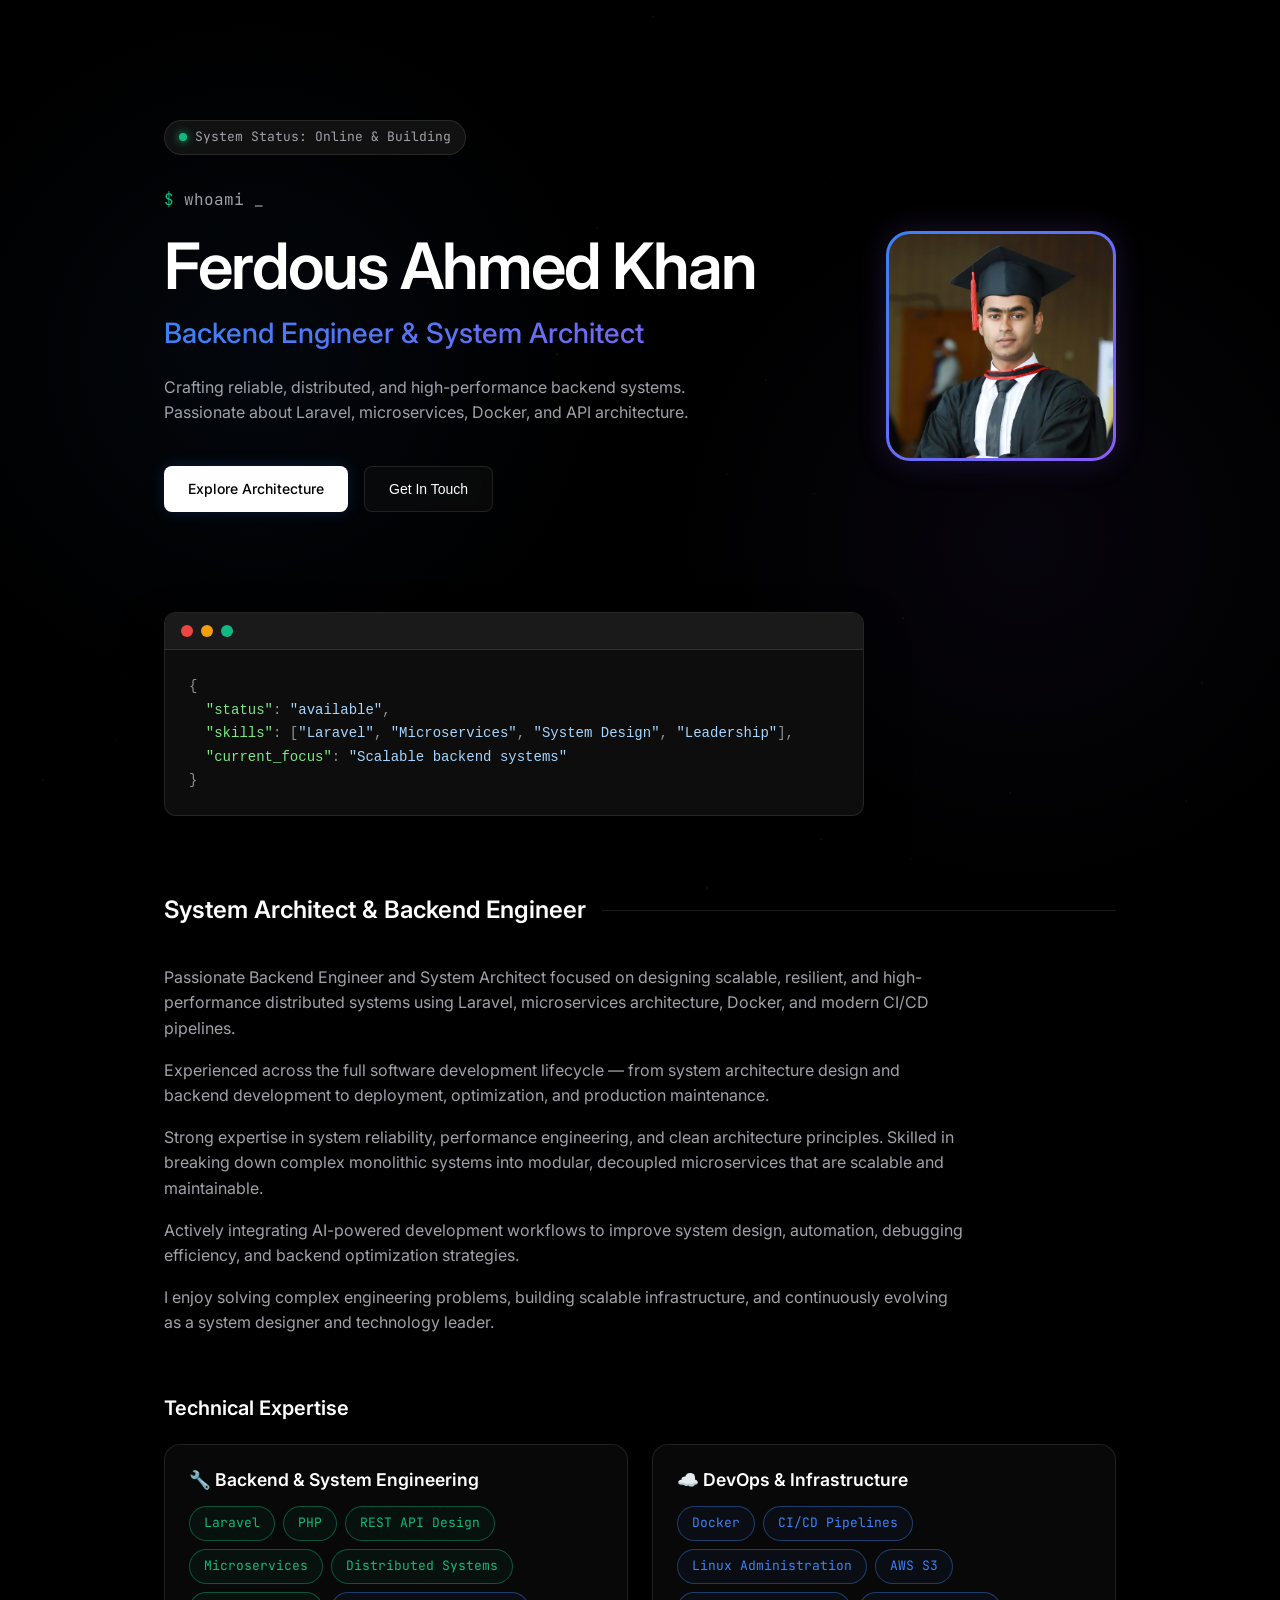
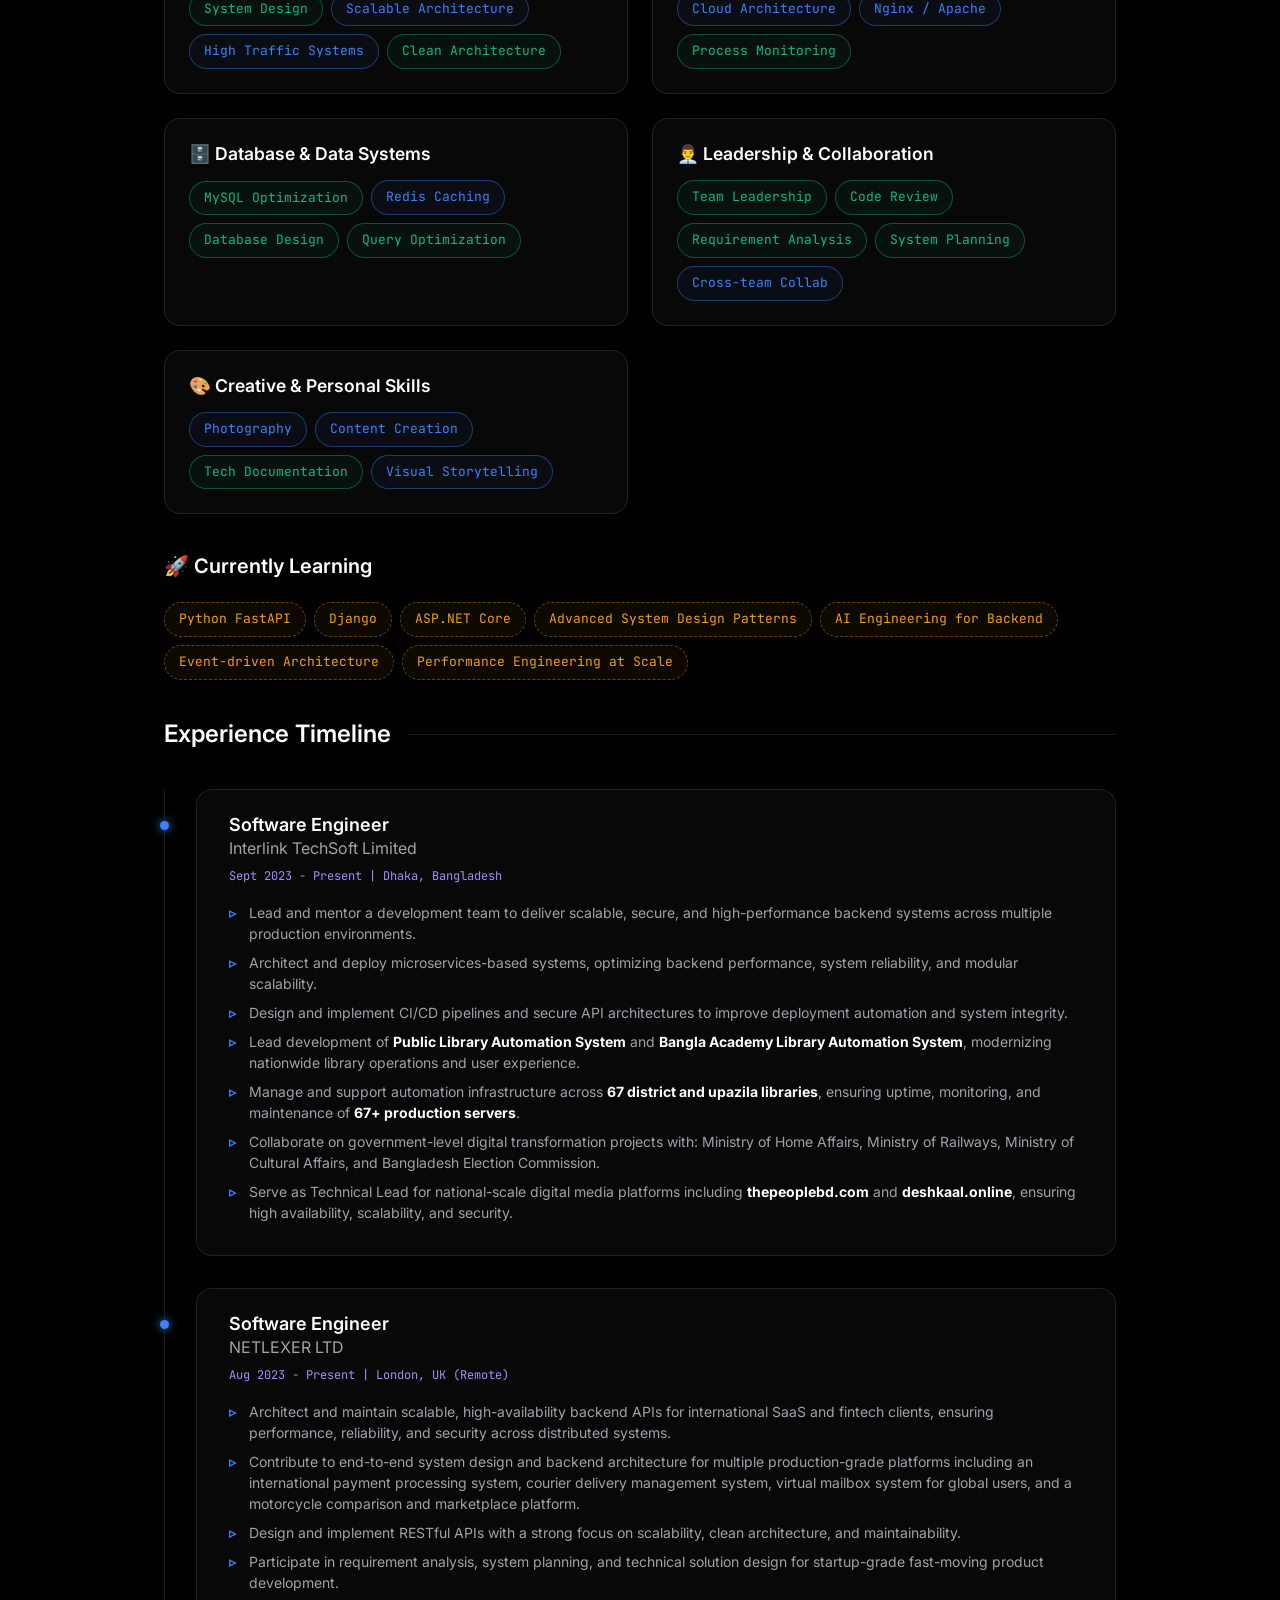
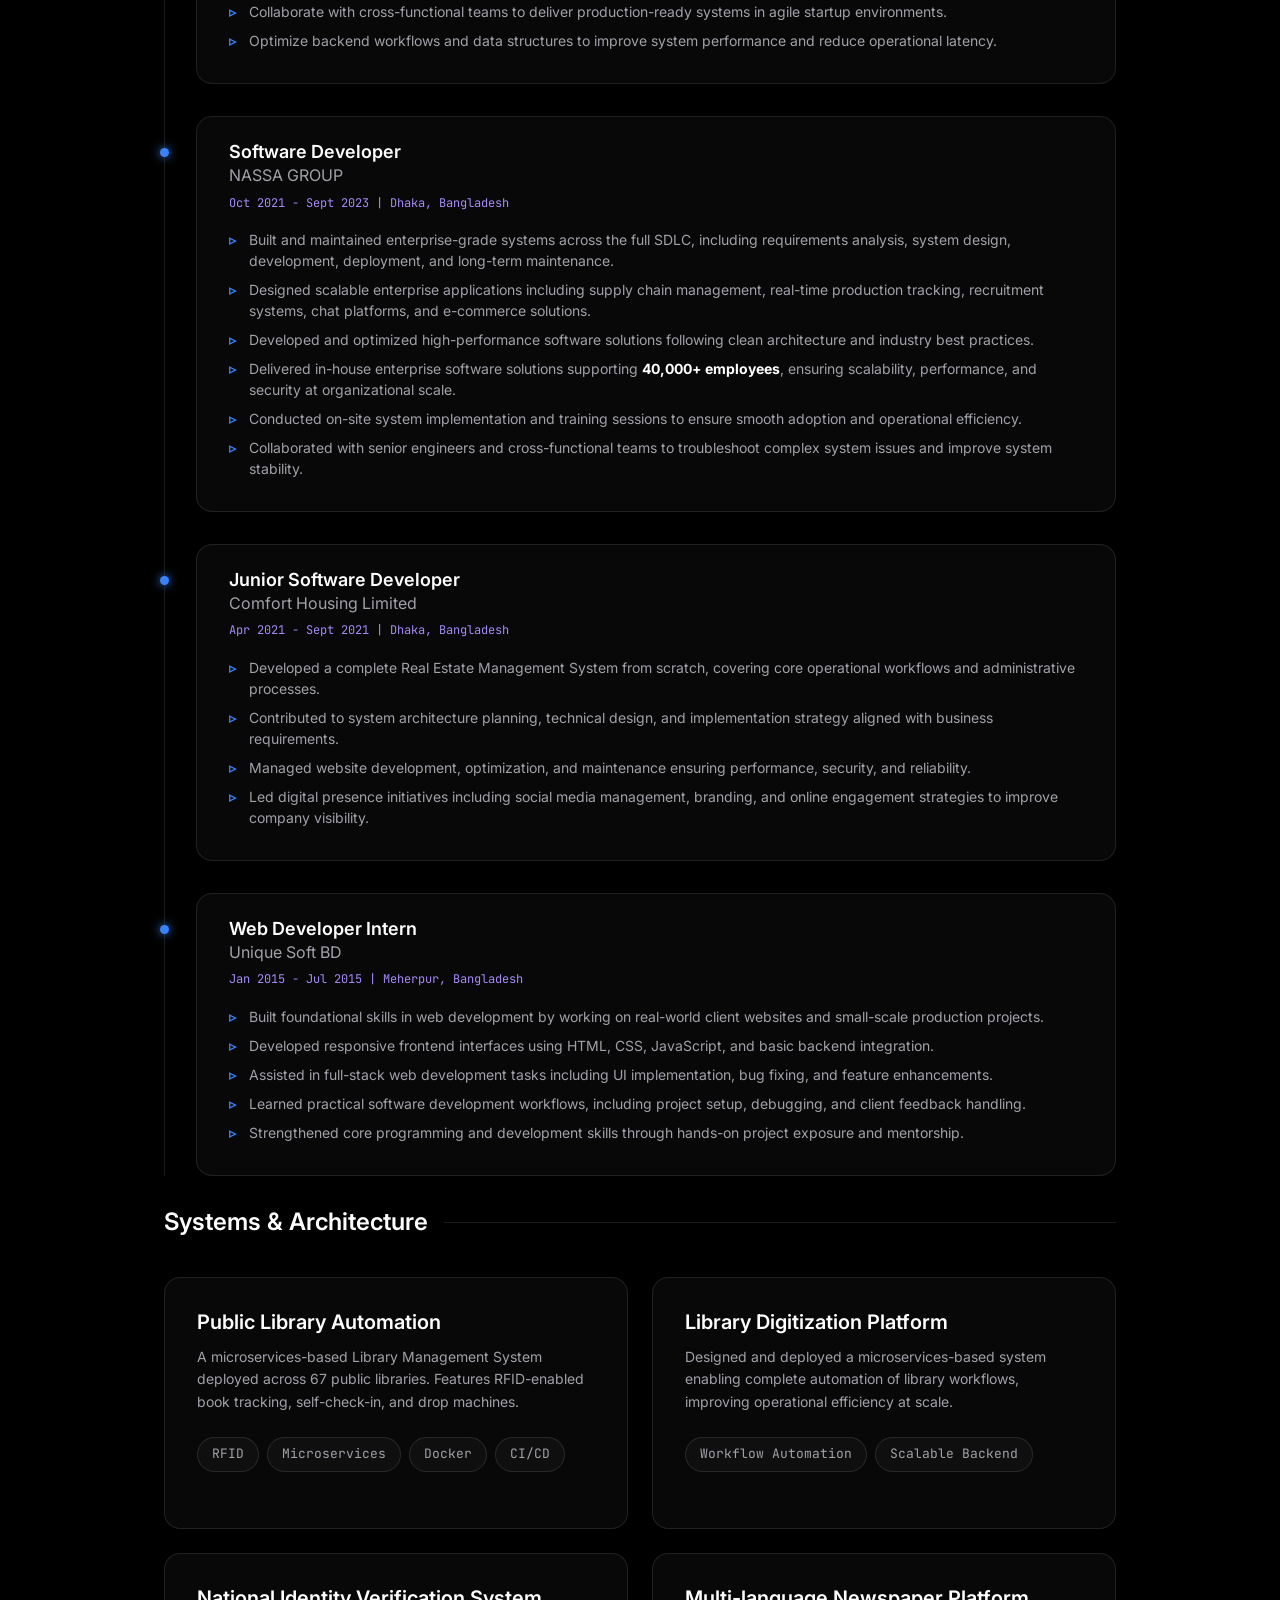
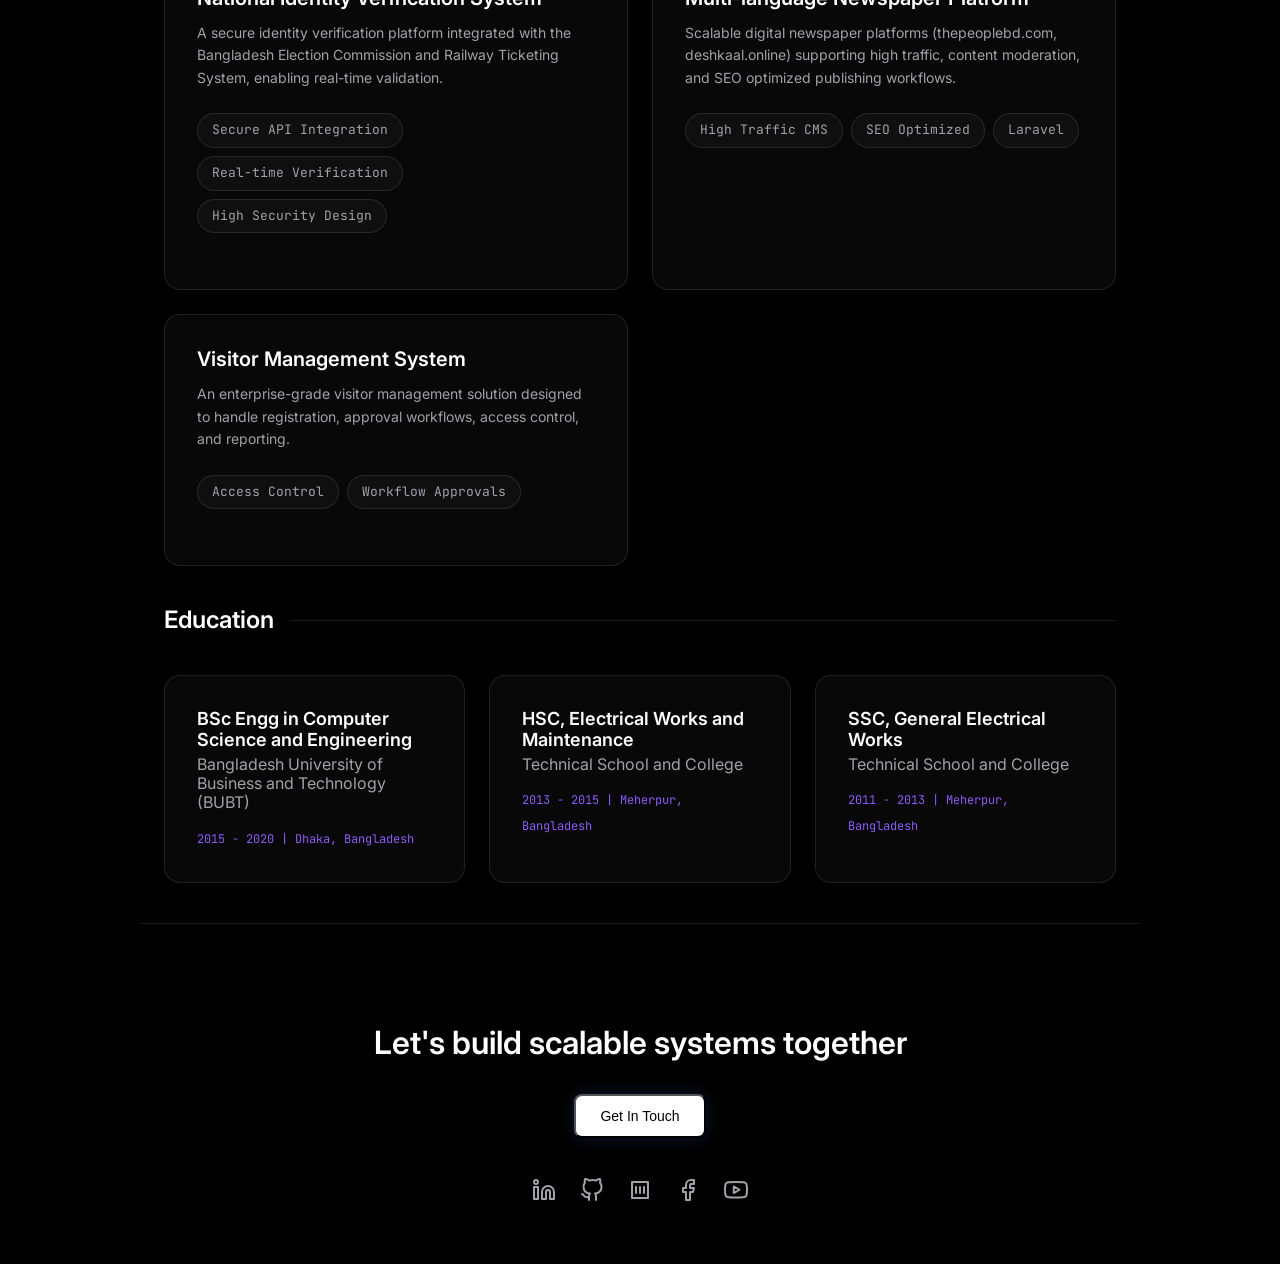
==== commit 89190bb3: "Add main CSS file with styles for dark and light themes, animations, and layout" ====
--- a/index.html
+++ b/index.html
@@ -1,403 +1,663 @@
 <!DOCTYPE html>
-<html>
+<html lang="en">
 
 <head>
-  <meta charset="utf-8">
-  <meta http-equiv="X-UA-Compatible" content="IE=edge">
-  <meta name="viewport" content="width=device-width, initial-scale=1">
-
-  <title>Ferdous Ahmed Khan</title>
-
-  <!-- <link href="favicons/.-7338-favicon.png" rel="icon"> -->
-
-  <style id="" media="all">
-    @font-face {
-      font-family: 'Hind';
-      font-style: normal;
-      font-weight: 300;
-      font-display: swap;
-      src: url(/fonts.gstatic.com/s/hind/v16/5aU19_a8oxmIfMJaERySiw.woff) format('woff');
-    }
-
-    @font-face {
-      font-family: 'Hind';
-      font-style: normal;
-      font-weight: 400;
-      font-display: swap;
-      src: url(/fonts.gstatic.com/s/hind/v16/5aU69_a8oxmIdGl4Ag.woff) format('woff');
-    }
-
-    @font-face {
-      font-family: 'Hind';
-      font-style: normal;
-      font-weight: 500;
-      font-display: swap;
-      src: url(/fonts.gstatic.com/s/hind/v16/5aU19_a8oxmIfJpbERySiw.woff) format('woff');
-    }
-
-    @font-face {
-      font-family: 'Hind';
-      font-style: normal;
-      font-weight: 600;
-      font-display: swap;
-      src: url(/fonts.gstatic.com/s/hind/v16/5aU19_a8oxmIfLZcERySiw.woff) format('woff');
-    }
-
-    @font-face {
-      font-family: 'Hind';
-      font-style: normal;
-      font-weight: 700;
-      font-display: swap;
-      src: url(/fonts.gstatic.com/s/hind/v16/5aU19_a8oxmIfNJdERySiw.woff) format('woff');
-    }
-  </style>
-
-  <link href="css/css-font-awesome.min.css" rel="stylesheet">
-
-  <link href="css/css-bootstrap.min.css" rel="stylesheet">
-
-  <link href="css/css-style.css" rel="stylesheet">
-
-
-  <!--[if lt IE 9]>
-    <script src="https://oss.maxcdn.com/html5shiv/3.7.2/html5shiv.min.js"></script>
-    <script src="https://oss.maxcdn.com/respond/1.4.2/respond.min.js"></script>
-    <![endif]-->
-  <meta name="robots" content="noindex, nofollow">
+  <meta charset="UTF-8">
+  <meta name="viewport" content="width=device-width, initial-scale=1.0">
+  <!-- SEO Meta Tags -->
+  <title>Md. Ferdous Ahmed Khan | Backend Engineer & System Architect</title>
+  <meta name="description" content="Passionate Backend Engineer specializing in Laravel, Microservices, Docker & scalable system design. Building high-performance APIs & distributed systems.">
+  <meta name="keywords" content="Backend Engineer, Laravel Developer, Software Engineer Bangladesh, Microservices Architecture, API Developer, System Design Expert, Docker, CI/CD, Scalable Backend Systems">
+  <meta name="author" content="Md. Ferdous Ahmed Khan">
+
+  <!-- Open Graph / Facebook -->
+  <meta property="og:type" content="website">
+  <meta property="og:title" content="Backend Engineer | Md. Ferdous Ahmed Khan">
+  <meta property="og:description" content="Scalable backend systems, microservices architecture, and high-performance API development expert.">
+  <meta property="og:image" content="/images/ferdous-ahmed-khan.jpg">
+
+  <!-- Twitter -->
+  <meta name="twitter:card" content="summary_large_image">
+  <meta name="twitter:title" content="Backend Engineer | Laravel & Microservices Expert">
+  <meta name="twitter:description" content="Building scalable backend systems and distributed architectures for modern applications.">
+  <meta name="twitter:image" content="/images/ferdous-ahmed-khan.jpg">
+
+  <!-- Fonts & Styles -->
+  <link rel="preconnect" href="https://fonts.googleapis.com">
+  <link rel="preconnect" href="https://fonts.gstatic.com" crossorigin>
+  <link href="https://fonts.googleapis.com/css2?family=Inter:wght@300;400;500;600;700&family=JetBrains+Mono:wght@400;500&display=swap" rel="stylesheet">
+  <link rel="stylesheet" href="css/main.css">
+
+  <!-- Structured Data (JSON-LD) -->
+  <script type="application/ld+json">
+  {
+    "@context": "https://schema.org",
+    "@type": "Person",
+    "name": "Md. Ferdous Ahmed Khan",
+    "jobTitle": "Backend Engineer",
+    "description": "Backend Engineer specializing in Laravel, Microservices, System Design, and scalable backend architecture.",
+    "url": "https://ferdous-ahmed-khan.github.io",
+    "sameAs": [
+      "https://github.com/ferdous-ahmed-khan",
+      "https://linkedin.com/in/ferdousahmedkhan/",
+      "https://medium.com/@ferdous-ahmed-khan",
+      "https://www.youtube.com/@FerdousAhmedKhan",
+      "https://www.facebook.com/ferdous.ahmmed.khan"
+    ],
+    "worksFor": [
+      {
+        "@type": "Organization",
+        "name": "Interlink TechSoft Limited"
+      },
+      {
+        "@type": "Organization",
+        "name": "NETLEXER LTD"
+      }
+    ]
+  }
+  </script>
 </head>
 
-<body id="page-top" data-spy="scroll" data-target=".navbar">
-  <div id="main-wrapper">
-
-    <div id="preloader">
-      <div id="status">
-        <div class="status-mes"></div>
+<body>
+
+  <!-- Theme Toggle -->
+  <button class="theme-toggle" onclick="toggleTheme()" aria-label="Toggle Theme">
+    <svg class="moon-icon" xmlns="http://www.w3.org/2000/svg" width="20" height="20" viewBox="0 0 24 24" fill="none"
+      stroke="currentColor" stroke-width="2" stroke-linecap="round" stroke-linejoin="round">
+      <path d="M21 12.79A9 9 0 1 1 11.21 3 7 7 0 0 0 21 12.79z"></path>
+    </svg>
+    <svg class="sun-icon" xmlns="http://www.w3.org/2000/svg" width="20" height="20" viewBox="0 0 24 24" fill="none"
+      stroke="currentColor" stroke-width="2" stroke-linecap="round" stroke-linejoin="round">
+      <circle cx="12" cy="12" r="5"></circle>
+      <line x1="12" y1="1" x2="12" y2="3"></line>
+      <line x1="12" y1="21" x2="12" y2="23"></line>
+      <line x1="4.22" y1="4.22" x2="5.64" y2="5.64"></line>
+      <line x1="18.36" y1="18.36" x2="19.78" y2="19.78"></line>
+      <line x1="1" y1="12" x2="3" y2="12"></line>
+      <line x1="21" y1="12" x2="23" y2="12"></line>
+      <line x1="4.22" y1="19.78" x2="5.64" y2="18.36"></line>
+      <line x1="18.36" y1="5.64" x2="19.78" y2="4.22"></line>
+    </svg>
+  </button>
+
+  <!-- Background Nodes Animation -->
+  <div class="bg-nodes" id="bg-nodes"></div>
+
+  <main>
+    <!-- Hero Section -->
+    <header class="hero container">
+      <div class="hero-split">
+        <div class="hero-content">
+          <div class="status-widget">
+            <div class="status-dot"></div>
+            System Status: Online & Building
+          </div>
+
+          <div class="terminal-text">
+            <span>$</span> whoami <span class="cursor">_</span>
+          </div>
+
+          <h1>Ferdous Ahmed Khan</h1>
+          <h2 class="gradient-text">Backend Engineer & System Architect</h2>
+
+          <p>Crafting reliable, distributed, and high-performance backend systems. Passionate about Laravel,
+            microservices,
+            Docker, and API architecture.</p>
+
+          <div class="cta-group">
+            <a href="#projects" class="btn primary">Explore Architecture</a>
+            <button onclick="openContactModal()" class="btn secondary">Get In Touch</button>
+          </div>
+        </div>
+
+        <div class="hero-image-wrapper">
+          <img src="images/ferdous-ahmed-khan.jpg" alt="Ferdous Ahmed Khan" class="profile-image">
+        </div>
+      </div>
+
+      <div class="code-window">
+        <div class="window-header">
+          <span class="dot red"></span>
+          <span class="dot yellow"></span>
+          <span class="dot green"></span>
+        </div>
+        <pre><code><span class="punctuation">{</span>
+  <span class="key">"status"</span><span class="punctuation">:</span> <span class="string">"available"</span><span class="punctuation">,</span>
+  <span class="key">"skills"</span><span class="punctuation">:</span> <span class="punctuation">[</span><span class="string">"Laravel"</span><span class="punctuation">,</span> <span class="string">"Microservices"</span><span class="punctuation">,</span> <span class="string">"System Design"</span><span class="punctuation">,</span> <span class="string">"Leadership"</span><span class="punctuation">]</span><span class="punctuation">,</span>
+  <span class="key">"current_focus"</span><span class="punctuation">:</span> <span class="string">"Scalable backend systems"</span>
+<span class="punctuation">}</span></code></pre>
+      </div>
+    </header>
+
+    <!-- About Section -->
+    <section id="about" class="container fade-in-section">
+      <h2 class="section-title">System Architect & Backend Engineer</h2>
+
+      <div class="bio-full">
+        <p>Passionate Backend Engineer and System Architect focused on designing scalable, resilient, and
+          high-performance distributed systems using Laravel, microservices architecture, Docker, and modern CI/CD
+          pipelines.</p>
+        <p>Experienced across the full software development lifecycle — from system architecture design and backend
+          development to deployment, optimization, and production maintenance.</p>
+        <p>Strong expertise in system reliability, performance engineering, and clean architecture principles. Skilled
+          in breaking down complex monolithic systems into modular, decoupled microservices that are scalable and
+          maintainable.</p>
+        <p>Actively integrating AI-powered development workflows to improve system design, automation, debugging
+          efficiency, and backend optimization strategies.</p>
+        <p>I enjoy solving complex engineering problems, building scalable infrastructure, and continuously evolving as
+          a system designer and technology leader.</p>
+      </div>
+
+      <h3 class="subsection-title">Technical Expertise</h3>
+      <div class="skills-grid">
+
+
+
+        <div class="skill-category glass-card">
+          <h4>🔧 Backend & System Engineering</h4>
+          <div class="tags">
+            <span class="badge expert">Laravel</span>
+            <span class="badge expert">PHP</span>
+            <span class="badge expert">REST API Design</span>
+            <span class="badge expert">Microservices</span>
+            <span class="badge expert">Distributed Systems</span>
+            <span class="badge expert">System Design</span>
+            <span class="badge advanced">Scalable Architecture</span>
+            <span class="badge advanced">High Traffic Systems</span>
+            <span class="badge expert">Clean Architecture</span>
+          </div>
+        </div>
+
+        <div class="skill-category glass-card">
+          <h4>☁️ DevOps & Infrastructure</h4>
+          <div class="tags">
+            <span class="badge advanced">Docker</span>
+            <span class="badge advanced">CI/CD Pipelines</span>
+            <span class="badge advanced">Linux Administration</span>
+            <span class="badge advanced">AWS S3</span>
+            <span class="badge advanced">Cloud Architecture</span>
+            <span class="badge advanced">Nginx / Apache</span>
+            <span class="badge expert">Process Monitoring</span>
+          </div>
+        </div>
+
+        <div class="skill-category glass-card">
+          <h4>🗄️ Database & Data Systems</h4>
+          <div class="tags">
+            <span class="badge expert">MySQL Optimization</span>
+            <span class="badge advanced">Redis Caching</span>
+            <span class="badge expert">Database Design</span>
+            <span class="badge expert">Query Optimization</span>
+          </div>
+        </div>
+
+        <div class="skill-category glass-card">
+          <h4>👨‍💼 Leadership & Collaboration</h4>
+          <div class="tags">
+            <span class="badge expert">Team Leadership</span>
+            <span class="badge expert">Code Review</span>
+            <span class="badge expert">Requirement Analysis</span>
+            <span class="badge expert">System Planning</span>
+            <span class="badge advanced">Cross-team Collab</span>
+          </div>
+        </div>
+
+        <div class="skill-category glass-card">
+          <h4>🎨 Creative & Personal Skills</h4>
+          <div class="tags">
+            <span class="badge advanced">Photography</span>
+            <span class="badge advanced">Content Creation</span>
+            <span class="badge expert">Tech Documentation</span>
+            <span class="badge advanced">Visual Storytelling</span>
+          </div>
+        </div>
+
+      </div>
+
+      <h3 class="subsection-title">🚀 Currently Learning</h3>
+      <div class="tags learning-tags">
+        <span class="badge learning">Python FastAPI</span>
+        <span class="badge learning">Django</span>
+        <span class="badge learning">ASP.NET Core</span>
+        <span class="badge learning">Advanced System Design Patterns</span>
+        <span class="badge learning">AI Engineering for Backend</span>
+        <span class="badge learning">Event-driven Architecture</span>
+        <span class="badge learning">Performance Engineering at Scale</span>
+      </div>
+    </section>
+
+    <!-- Experience Section -->
+    <section id="experience" class="container fade-in-section">
+      <h2 class="section-title">Experience Timeline</h2>
+      <div class="timeline">
+
+        <div class="timeline-item">
+          <div class="timeline-dot"></div>
+          <div class="timeline-content glass-card">
+            <h3>Software Engineer</h3>
+            <h4>Interlink TechSoft Limited</h4>
+            <span class="date">Sept 2023 - Present | Dhaka, Bangladesh</span>
+            <ul>
+              <li>Lead and mentor a development team to deliver scalable, secure, and high-performance backend systems across multiple production environments.</li>
+              <li>Architect and deploy microservices-based systems, optimizing backend performance, system reliability, and modular scalability.</li>
+              <li>Design and implement CI/CD pipelines and secure API architectures to improve deployment automation and system integrity.</li>
+              <li>Lead development of <strong>Public Library Automation System</strong> and <strong>Bangla Academy Library Automation System</strong>, modernizing nationwide library operations and user experience.</li>
+              <li>Manage and support automation infrastructure across <strong>67 district and upazila libraries</strong>, ensuring uptime, monitoring, and maintenance of <strong>67+ production servers</strong>.</li>
+              <li>Collaborate on government-level digital transformation projects with: Ministry of Home Affairs, Ministry of Railways, Ministry of Cultural Affairs, and Bangladesh Election Commission.</li>
+              <li>Serve as Technical Lead for national-scale digital media platforms including <strong>thepeoplebd.com</strong> and <strong>deshkaal.online</strong>, ensuring high availability, scalability, and security.</li>
+            </ul>
+          </div>
+        </div>
+
+        <div class="timeline-item">
+          <div class="timeline-dot"></div>
+          <div class="timeline-content glass-card">
+            <h3>Software Engineer</h3>
+            <h4>NETLEXER LTD</h4>
+            <span class="date">Aug 2023 - Present | London, UK (Remote)</span>
+            <ul>
+              <li>Architect and maintain scalable, high-availability backend APIs for international SaaS and fintech clients, ensuring performance, reliability, and security across distributed systems.</li>
+              <li>Contribute to end-to-end system design and backend architecture for multiple production-grade platforms including an international payment processing system, courier delivery management system, virtual mailbox system for global users, and a motorcycle comparison and marketplace platform.</li>
+              <li>Design and implement RESTful APIs with a strong focus on scalability, clean architecture, and maintainability.</li>
+              <li>Participate in requirement analysis, system planning, and technical solution design for startup-grade fast-moving product development.</li>
+              <li>Collaborate with cross-functional teams to deliver production-ready systems in agile startup environments.</li>
+              <li>Optimize backend workflows and data structures to improve system performance and reduce operational latency.</li>
+            </ul>
+          </div>
+        </div>
+
+        <div class="timeline-item">
+          <div class="timeline-dot"></div>
+          <div class="timeline-content glass-card">
+            <h3>Software Developer</h3>
+            <h4>NASSA GROUP</h4>
+            <span class="date">Oct 2021 - Sept 2023 | Dhaka, Bangladesh</span>
+            <ul>
+              <li>Built and maintained enterprise-grade systems across the full SDLC, including requirements analysis, system design, development, deployment, and long-term maintenance.</li>
+              <li>Designed scalable enterprise applications including supply chain management, real-time production tracking, recruitment systems, chat platforms, and e-commerce solutions.</li>
+              <li>Developed and optimized high-performance software solutions following clean architecture and industry best practices.</li>
+              <li>Delivered in-house enterprise software solutions supporting <strong>40,000+ employees</strong>, ensuring scalability, performance, and security at organizational scale.</li>
+              <li>Conducted on-site system implementation and training sessions to ensure smooth adoption and operational efficiency.</li>
+              <li>Collaborated with senior engineers and cross-functional teams to troubleshoot complex system issues and improve system stability.</li>
+            </ul>
+          </div>
+        </div>
+
+        <div class="timeline-item">
+          <div class="timeline-dot"></div>
+          <div class="timeline-content glass-card">
+            <h3>Junior Software Developer</h3>
+            <h4>Comfort Housing Limited</h4>
+            <span class="date">Apr 2021 - Sept 2021 | Dhaka, Bangladesh</span>
+            <ul>
+              <li>Developed a complete Real Estate Management System from scratch, covering core operational workflows and administrative processes.</li>
+              <li>Contributed to system architecture planning, technical design, and implementation strategy aligned with business requirements.</li>
+              <li>Managed website development, optimization, and maintenance ensuring performance, security, and reliability.</li>
+              <li>Led digital presence initiatives including social media management, branding, and online engagement strategies to improve company visibility.</li>
+            </ul>
+          </div>
+        </div>
+
+
+
+        <div class="timeline-item">
+          <div class="timeline-dot"></div>
+          <div class="timeline-content glass-card">
+            <h3>Web Developer Intern</h3>
+            <h4>Unique Soft BD</h4>
+            <span class="date">Jan 2015 - Jul 2015 | Meherpur, Bangladesh</span>
+            <ul>
+              <li>Built foundational skills in web development by working on real-world client websites and small-scale production projects.</li>
+              <li>Developed responsive frontend interfaces using HTML, CSS, JavaScript, and basic backend integration.</li>
+              <li>Assisted in full-stack web development tasks including UI implementation, bug fixing, and feature enhancements.</li>
+              <li>Learned practical software development workflows, including project setup, debugging, and client feedback handling.</li>
+              <li>Strengthened core programming and development skills through hands-on project exposure and mentorship.</li>
+            </ul>
+          </div>
+        </div>
+
+      </div>
+    </section>
+
+    <!-- Projects Section -->
+    <section id="projects" class="container fade-in-section">
+      <h2 class="section-title">Systems & Architecture</h2>
+      <div class="projects-grid">
+
+        <div class="project-card glass-card">
+          <h3>Public Library Automation</h3>
+          <p>A microservices-based Library Management System deployed across 67 public libraries. Features RFID-enabled
+            book tracking, self-check-in, and drop machines.</p>
+          <div class="tags">
+            <span class="badge">RFID</span>
+            <span class="badge">Microservices</span>
+            <span class="badge">Docker</span>
+            <span class="badge">CI/CD</span>
+          </div>
+        </div>
+
+        <div class="project-card glass-card">
+          <h3>Library Digitization Platform</h3>
+          <p>Designed and deployed a microservices-based system enabling complete automation of library workflows,
+            improving operational efficiency at scale.</p>
+          <div class="tags">
+            <span class="badge">Workflow Automation</span>
+            <span class="badge">Scalable Backend</span>
+          </div>
+        </div>
+
+        <div class="project-card glass-card">
+          <h3>National Identity Verification System</h3>
+          <p>A secure identity verification platform integrated with the Bangladesh Election Commission and Railway
+            Ticketing System, enabling real-time validation.</p>
+          <div class="tags">
+            <span class="badge">Secure API Integration</span>
+            <span class="badge">Real-time Verification</span>
+            <span class="badge">High Security Design</span>
+          </div>
+        </div>
+
+        <div class="project-card glass-card">
+          <h3>Multi-language Newspaper Platform</h3>
+          <p>Scalable digital newspaper platforms (thepeoplebd.com, deshkaal.online) supporting high traffic, content
+            moderation, and SEO optimized publishing workflows.</p>
+          <div class="tags">
+            <span class="badge">High Traffic CMS</span>
+            <span class="badge">SEO Optimized</span>
+            <span class="badge">Laravel</span>
+          </div>
+        </div>
+
+        <div class="project-card glass-card">
+          <h3>Visitor Management System</h3>
+          <p>An enterprise-grade visitor management solution designed to handle registration, approval workflows, access
+            control, and reporting.</p>
+          <div class="tags">
+            <span class="badge">Access Control</span>
+            <span class="badge">Workflow Approvals</span>
+          </div>
+        </div>
+
+      </div>
+    </section>
+
+    <!-- Education Section -->
+    <section id="education" class="container fade-in-section">
+      <h2 class="section-title">Education</h2>
+      <div class="edu-grid">
+        <div class="edu-card glass-card">
+          <h3>BSc Engg in Computer Science and Engineering</h3>
+          <h4>Bangladesh University of Business and Technology (BUBT)</h4>
+          <span>2015 - 2020 | Dhaka, Bangladesh</span>
+        </div>
+        <div class="edu-card glass-card">
+          <h3>HSC, Electrical Works and Maintenance</h3>
+          <h4>Technical School and College</h4>
+          <span>2013 - 2015 | Meherpur, Bangladesh</span>
+        </div>
+        <div class="edu-card glass-card">
+          <h3>SSC, General Electrical Works</h3>
+          <h4>Technical School and College</h4>
+          <span>2011 - 2013 | Meherpur, Bangladesh</span>
+        </div>
+      </div>
+    </section>
+
+    <!-- Contact Section -->
+    <footer id="contact" class="footer container fade-in-section">
+      <h2>Let's build scalable systems together</h2>
+      <button onclick="openContactModal()" class="btn primary">Get In Touch</button>
+
+      <div class="social-links">
+        <a href="https://www.linkedin.com/in/ferdousahmedkhan/" target="_blank" aria-label="LinkedIn">
+          <svg width="24" height="24" viewBox="0 0 24 24" fill="none" stroke="currentColor" stroke-width="2"
+            stroke-linecap="round" stroke-linejoin="round">
+            <path d="M16 8a6 6 0 0 1 6 6v7h-4v-7a2 2 0 0 0-2-2 2 2 0 0 0-2 2v7h-4v-7a6 6 0 0 1 6-6z"></path>
+            <rect x="2" y="9" width="4" height="12"></rect>
+            <circle cx="4" cy="4" r="2"></circle>
+          </svg>
+        </a>
+        <a href="https://github.com/ferdous-ahmed-khan" target="_blank" aria-label="GitHub">
+          <svg width="24" height="24" viewBox="0 0 24 24" fill="none" stroke="currentColor" stroke-width="2"
+            stroke-linecap="round" stroke-linejoin="round">
+            <path
+              d="M9 19c-5 1.5-5-2.5-7-3m14 6v-3.87a3.37 3.37 0 0 0-.94-2.61c3.14-.35 6.44-1.54 6.44-7A5.44 5.44 0 0 0 20 4.77 5.07 5.07 0 0 0 19.91 1S18.73.65 16 2.48a13.38 13.38 0 0 0-7 0C6.27.65 5.09 1 5.09 1A5.07 5.07 0 0 0 5 4.77a5.44 5.44 0 0 0-1.5 3.78c0 5.42 3.3 6.61 6.44 7A3.37 3.37 0 0 0 9 18.13V22">
+            </path>
+          </svg>
+        </a>
+        <a href="https://medium.com/@ferdous-ahmed-khan" target="_blank" aria-label="Medium">
+          <svg width="24" height="24" viewBox="0 0 24 24" fill="none" stroke="currentColor" stroke-width="2"
+            stroke-linecap="round" stroke-linejoin="round">
+            <path d="M4 4h16v16H4z" />
+            <path d="M8 9v6" />
+            <path d="M16 9v6" />
+            <path d="M12 9v6" />
+          </svg>
+        </a>
+        <a href="https://www.facebook.com/ferdous.ahmmed.khan" target="_blank" aria-label="Facebook">
+          <svg width="24" height="24" viewBox="0 0 24 24" fill="none" stroke="currentColor" stroke-width="2"
+            stroke-linecap="round" stroke-linejoin="round">
+            <path d="M18 2h-3a5 5 0 0 0-5 5v3H7v4h3v8h4v-8h3l1-4h-4V7a1 1 0 0 1 1-1h3z"></path>
+          </svg>
+        </a>
+        <a href="https://www.youtube.com/@FerdousAhmedKhan" target="_blank" aria-label="YouTube">
+          <svg width="24" height="24" viewBox="0 0 24 24" fill="none" stroke="currentColor" stroke-width="2"
+            stroke-linecap="round" stroke-linejoin="round">
+            <path
+              d="M22.54 6.42a2.78 2.78 0 0 0-1.94-2C18.88 4 12 4 12 4s-6.88 0-8.6.46a2.78 2.78 0 0 0-1.94 2A29 29 0 0 0 1 11.75a29 29 0 0 0 .46 5.33 2.78 2.78 0 0 0 1.94 2c1.72.46 8.6.46 8.6.46s6.88 0 8.6-.46a2.78 2.78 0 0 0 1.94-2 29 29 0 0 0 .46-5.33 29 29 0 0 0-.46-5.33z">
+            </path>
+            <polygon points="9.75 15.02 15.5 11.75 9.75 8.48 9.75 15.02"></polygon>
+          </svg>
+        </a>
+      </div>
+    </footer>
+  </main>
+
+  <!-- Scroll to Top Button -->
+  <button id="scrollTopBtn" onclick="scrollToTop()" aria-label="Scroll to top" class="scroll-top-btn">
+    <svg xmlns="http://www.w3.org/2000/svg" width="24" height="24" viewBox="0 0 24 24" fill="none" stroke="currentColor" stroke-width="2" stroke-linecap="round" stroke-linejoin="round">
+      <path d="M18 15l-6-6-6 6"/>
+    </svg>
+  </button>
+
+  <!-- Contact Modal -->
+  <div id="contact-modal" class="modal-overlay">
+    <div class="modal-content glass-card">
+      <button class="modal-close" onclick="closeContactModal()">&times;</button>
+      <h2>Let's connect</h2>
+      <p>Reach out for collaborations, architecture discussions, or just a friendly chat.</p>
+
+      <div class="contact-links">
+        <div class="contact-item">
+          <span>Email</span>
+          <div class="email-box">
+            <span id="email-text">ferdousahmed.k@gmail.com</span>
+            <button onclick="copyEmail()">Copy</button>
+          </div>
+        </div>
+
+        <div class="social-grid">
+          <a href="https://www.linkedin.com/in/ferdousahmedkhan/" target="_blank" class="btn secondary">
+            <svg width="18" height="18" viewBox="0 0 24 24" fill="none" stroke="currentColor" stroke-width="2"
+              stroke-linecap="round" stroke-linejoin="round">
+              <path d="M16 8a6 6 0 0 1 6 6v7h-4v-7a2 2 0 0 0-2-2 2 2 0 0 0-2 2v7h-4v-7a6 6 0 0 1 6-6z"></path>
+              <rect x="2" y="9" width="4" height="12"></rect>
+              <circle cx="4" cy="4" r="2"></circle>
+            </svg>
+            LinkedIn
+          </a>
+          <a href="https://github.com/ferdous-ahmed-khan" target="_blank" class="btn secondary">
+            <svg width="18" height="18" viewBox="0 0 24 24" fill="none" stroke="currentColor" stroke-width="2"
+              stroke-linecap="round" stroke-linejoin="round">
+              <path
+                d="M9 19c-5 1.5-5-2.5-7-3m14 6v-3.87a3.37 3.37 0 0 0-.94-2.61c3.14-.35 6.44-1.54 6.44-7A5.44 5.44 0 0 0 20 4.77 5.07 5.07 0 0 0 19.91 1S18.73.65 16 2.48a13.38 13.38 0 0 0-7 0C6.27.65 5.09 1 5.09 1A5.07 5.07 0 0 0 5 4.77a5.44 5.44 0 0 0-1.5 3.78c0 5.42 3.3 6.61 6.44 7A3.37 3.37 0 0 0 9 18.13V22">
+              </path>
+            </svg>
+            GitHub
+          </a>
+          <a href="https://medium.com/@ferdous-ahmed-khan" target="_blank" class="btn secondary">
+            <svg width="18" height="18" viewBox="0 0 24 24" fill="none" stroke="currentColor" stroke-width="2"
+              stroke-linecap="round" stroke-linejoin="round">
+              <path d="M4 4h16v16H4z" />
+              <path d="M8 9v6" />
+              <path d="M16 9v6" />
+              <path d="M12 9v6" />
+            </svg>
+            Medium
+          </a>
+          <a href="https://www.facebook.com/ferdous.ahmmed.khan" target="_blank" class="btn secondary">
+            <svg width="18" height="18" viewBox="0 0 24 24" fill="none" stroke="currentColor" stroke-width="2"
+              stroke-linecap="round" stroke-linejoin="round">
+              <path d="M18 2h-3a5 5 0 0 0-5 5v3H7v4h3v8h4v-8h3l1-4h-4V7a1 1 0 0 1 1-1h3z"></path>
+            </svg>
+            Facebook
+          </a>
+          <a href="https://www.youtube.com/@FerdousAhmedKhan" target="_blank" class="btn secondary">
+            <svg width="18" height="18" viewBox="0 0 24 24" fill="none" stroke="currentColor" stroke-width="2"
+              stroke-linecap="round" stroke-linejoin="round">
+              <path
+                d="M22.54 6.42a2.78 2.78 0 0 0-1.94-2C18.88 4 12 4 12 4s-6.88 0-8.6.46a2.78 2.78 0 0 0-1.94 2A29 29 0 0 0 1 11.75a29 29 0 0 0 .46 5.33 2.78 2.78 0 0 0 1.94 2c1.72.46 8.6.46 8.6.46s6.88 0 8.6-.46a2.78 2.78 0 0 0 1.94-2 29 29 0 0 0 .46-5.33 29 29 0 0 0-.46-5.33z">
+              </path>
+              <polygon points="9.75 15.02 15.5 11.75 9.75 8.48 9.75 15.02"></polygon>
+            </svg>
+            YouTube
+          </a>
+          <a href="mailto:ferdousahmed.k@gmail.com" class="btn primary">
+            <svg width="18" height="18" viewBox="0 0 24 24" fill="none" stroke="currentColor" stroke-width="2"
+              stroke-linecap="round" stroke-linejoin="round">
+              <path d="M4 4h16c1.1 0 2 .9 2 2v12c0 1.1-.9 2-2 2H4c-1.1 0-2-.9-2-2V6c0-1.1.9-2 2-2z"></path>
+              <polyline points="22,6 12,13 2,6"></polyline>
+            </svg>
+            Send Email
+          </a>
+        </div>
       </div>
     </div>
-    <div class="columns-block container">
-      <div class="left-col-block blocks">
-        <header class="header theiaStickySidebar">
-          <div class="profile-img">
-            <img src="images/ferdous-ahmed-khan.jpg" class="img-responsive" alt="">
-          </div>
-          <div class="content">
-            <h1>Md. Ferdous Ahmed Khan</h1>
-            <span class="lead">Software Engineer</span>
-            <div class="about-text">
-              <p>
-Passionate backend developer focused on crafting reliable and scalable web solutions. Skilled in leveraging the Laravel Framework, microservice architecture, Docker, and version control to deliver high-performing applications across diverse domains. 
-                <br>
-                I work across the full development lifecycle from requirement analysis to delivery while creating solid application structures, providing effective solutions, and handling team collaboration. My contributions include analysis, design, development, and management of web-based software applications. 
-                
-                <br>
-                <br>
-            Beyond coding, my interests span the realms of technology and photography.
-                <br>
-                <br>
-                I am excited about the prospect of bringing my skills to new challenges and contributing to innovative projects. Let's collaborate to create solutions that seamlessly marry cutting-edge technology with user-centric design.
-              </p>
-              <p><img src="images/img-signature.jpg" alt="" class="img-responsive"></p>
-            </div>
-            <ul class="social-icon">
-              <li><a target="_blank" href="https://www.linkedin.com/in/ferdousahmedkhan"><i class="fa fa-linkedin"
-                    aria-hidden="true"></i></a></li>
-              <li><a href="https://github.com/ferdous-ahmed-khan"><i class="fa fa-github" aria-hidden="true"></i></a></li>
-              <li><a target="_blank" h href="https://facebook.com/ferdous.ahmmed.khan"><i class="fa fa-facebook"
-                    aria-hidden="true"></i></a></li>
-            </ul>
-          </div>
-        </header>
-      </div>
-
-      <div class="right-col-block blocks">
-        <div class="theiaStickySidebar">
-
-
-          <section class="section-wrapper section-experience gray-bg">
-            <div class="container-fluid">
-              <div class="row">
-                <div class="col-md-12">
-                  <div class="section-title">
-                    <h2>Work Experience</h2>
-                  </div>
-                </div>
-              </div>
-
-              <div class="row">
-                <div class="col-md-12">
-
-                  <div class="content-item">
-                    <small>September 2023 - Present</small>
-                    <h3>Software Engineer</h3>
-                    <h4>Interlink TechSoft Limited </h4>
-                    <p>New Eskaton, Dhaka, Bangladesh</p>
-                  </div>
-
-                  <div class="content-item">
-                    <small>August, 2023 - Present</small>
-                    <h3>Software Engineer</h3>
-                    <h4>NETLEXER LTD.</h4>
-                    <p>London, United Kingdom</p>
-                  </div>
-
-                  
-                  <div class="content-item">
-                    <small>Oct 2021 - September 2023</small>
-                    <h3>Backend Developer</h3>
-                    <h4>NASSA GROUP</h4>
-                    <p>Tejgaon, Dhaka, Bangladesh</p>
-                  </div>
-
-                  <div class="content-item">
-                    <small>April 2021 - Oct 2021</small>
-                    <h3>Jr. Software Developer</h3>
-                    <h4>Comfort Housing Limited</h4>
-                    <p>Mirpur 10, Dhaka, Bangladesh</p>
-                  </div>
-                  
-                  <div class="content-item">
-                    <small>Jan 2021 - March 2021</small>
-                    <h3>Web Developer</h3>
-                    <h4>Al Rafi Motors</h4>
-                    <p>Sherpur, Bangladesh</p>
-                  </div>
-
-                  <div class="content-item">
-                    <small>Jan 2015 - July 2015</small>
-                    <h3>Web Developer(Intern)</h3>
-                    <h4>Unique Soft BD</h4>
-                    <p>Meherpur, Khulna, Bangladesh</p>
-                  </div>
-
-
-                </div>
-              </div>
-
-            </div>
-          </section>
-
-          <section class="section-wrapper section-education">
-            <div class="container-fluid">
-              <div class="row">
-                <div class="col-md-12">
-                  <div class="section-title">
-                    <h2>Education</h2>
-                  </div>
-                </div>
-              </div>
-
-              <div class="row">
-                <div class="col-md-12">
-                  <div class="content-item">
-                    <small>2015 - 2020</small>
-                    <h3>BSc Engg in Computer Science and Engineering </h3>
-                    <h4>Bangladesh University of Business and Technology(BUBT)</h4>
-                    <p>Dhaka, Bangladesh</p>
-                  </div>
-
-                  <div class="content-item">
-                    <small>2013 - 2015</small>
-                    <h3>HSC, Electrical Works and Maintenance</h3>
-                    <h4>Technical School and College, Meherpur</h4>
-                    <p>Meherpur, Bangladesh</p>
-                  </div>
-
-                  <div class="content-item">
-                    <small>2011 - 2013</small>
-                    <h3>SSC, General Electrical Works</h3>
-                    <h4>Technical School and College, Meherpur</h4>
-                    <p>Meherpur, Bangladesh</p>
-                  </div>
-
-                </div>
-              </div>
-
-            </div>
-          </section>
-
-
-       
-
-          <section class="section-wrapper portfolio-section">
-            <div class="container-fluid">
-              <div class="row">
-                <div class="col-md-12">
-                  <div class="section-title">
-                    <h2>Working Projes</h2>
-                  </div>
-                </div>
-              </div>
-              <div class="row">
-                <div class="col-md-12">
-                  
-            <div class="content-item">
-              <h3>Public Library Automation</h3>
-              <h4>A microservices-based Library Management System deployed across 67 public libraries in Bangladesh, featuring
-                RFID-enabled book tracking, self-check-in and drop machines. The system includes centralized web application, mobile
-                app, and Dockerized services with CI/CD pipelines for seamless deployment, scalability, and maintenance.</h4>
-              <div class="tags">
-                <span class="tag">Microservices</span>
-                <span class="tag">Laravel</span>
-                <span class="tag">Docker</span>
-                <span class="tag">CI/CD</span>
-                <span class="tag">RFID</span>
-                <span class="tag">Mobile App</span>
-                <span class="tag">Web Application</span>
-              </div>
-            </div>
-            
-            <div class="content-item">
-              <h3>Library Digitization & Full Automation Platform</h3>
-              <h4>Designed and deployed a microservices-based system enabling complete automation of library workflows, improving
-                accessibility, operational efficiency, and user experience at scale.</h4>
-              <div class="tags">
-                <span class="tag">Microservices</span>
-                <span class="tag">System Design</span>
-                <span class="tag">Laravel</span>
-                <span class="tag">API Development</span>
-                <span class="tag">Automation</span>
-              </div>
-            </div>
-            
-            <div class="content-item">
-              <h3>National Identity Verification System</h3>
-              <h4>A secure identity verification platform integrated with the Bangladesh Election Commission and Shohoz Railway
-                Ticketing System, enabling real-time NID validation for accurate user identification, fraud prevention, and
-                regulatory compliance.</h4>
-              <div class="tags">
-                <span class="tag">API Integration</span>
-                <span class="tag">Security</span>
-                <span class="tag">Authentication</span>
-                <span class="tag">Laravel</span>
-                <span class="tag">Microservices</span>
-              </div>
-            </div>
-            
-            <div class="content-item">
-              <h3>Multi-language Newspaper Platforms</h3>
-              <h4>Technical lead for thepeoplebd.com and deshkaal.online, scalable multi-language digital newspaper platforms
-                supporting high traffic, content moderation, SEO optimization, and secure publishing workflows.</h4>
-              <div class="tags">
-                <span class="tag">Laravel</span>
-                <span class="tag">SEO</span>
-                <span class="tag">High Traffic System</span>
-                <span class="tag">CMS</span>
-                <span class="tag">Multi-language Support</span>
-              </div>
-            </div>
-            
-            <div class="content-item">
-              <h3>Visitor Management System</h3>
-              <h4>An enterprise-grade visitor management solution designed to handle visitor registration, approval workflows,
-                access control, and reporting for secure and efficient organizational entry management.</h4>
-              <div class="tags">
-                <span class="tag">Laravel</span>
-                <span class="tag">Workflow Automation</span>
-                <span class="tag">Access Control</span>
-                <span class="tag">Reporting System</span>
-              </div>
-            </div>
-
-
-                </div>
-
-              </div>
-            </div>
-          </section>
-
-
-
-
-
-
-          <div id="myModal" class="modal">
-            <span class="close">&times;</span>
-            <img class="modal-content" id="image_id">
-          </div>
-
-
-          <script>
-            var modal = document.getElementById("myModal");
-            function showImage(image) {
-              var image_id = document.getElementById("image_id");
-              modal.style.display = "block";
-              image_id.src = image;
-
-            }
-            var span = document.getElementsByClassName("close")[0];
-            span.onclick = function () {
-              modal.style.display = "none";
-            }
-          </script>
-
-
- 
-
-
-          <section class="section-contact section-wrapper gray-bg">
-            <div class="container-fluid">
-              <div class="row">
-                <div class="col-md-12">
-                  <div class="section-title">
-                    <h2>Contact</h2>
-                  </div>
-                </div>
-              </div>
-
-              <div class="row">
-                <div class="col-md-12">
-                  <address>
-                    <strong>Address</strong><br>
-                    Mirpur 6<br>
-                    Dhaka, Bangladesh
-                  </address>
-                 
-
-
-                  <address>
-                    <strong>Email</strong><br>
-                    <a  style="color: #3d3d50 !important;"  href="mailto:ferdousahmed.k@gmail.com"><span class="__cf_email__">ferdousahmed.k@gmail.com</span></a>
-                  </address>
-                </div>
-              </div>
- 
-            </div>
-
-          </section>
-
-          <footer class="footer">
-            <div class="copyright-section">
-              <div class="container-fluid">
-                <div class="row">
-                  <div class="col-md-12">
-                    <div class="copytext"></a></div>
-                  </div>
-                </div>
-
-              </div>
-
-            </div>
-          </footer>
-
-        </div>
-
-      </div>
-
-    </div>
-
   </div>
 
-
-  <script data-cfasync="false" src="js/cloudflare-static-email-decode.min.js"></script>
-  <script src="js/1165-js-jquery-2.1.4.min.js"></script>
-
-  <script src="js/4491-js-bootstrap.min.js"></script>
-  <script src="js/9573-js-theia-sticky-sidebar.js"></script>
-  <script src="js/8718-js-scripts.js"></script>
-  <script defer src="https://static.cloudflareinsights.com/beacon.min.js/vaafb692b2aea4879b33c060e79fe94621666317369993"
-    integrity="sha512-0ahDYl866UMhKuYcW078ScMalXqtFJggm7TmlUtp0UlD4eQk0Ixfnm5ykXKvGJNFjLMoortdseTfsRT8oCfgGA=="
-    data-cf-beacon='{"rayId":"76b5e97e1cc16838","token":"1aea4905526a46c1a4fc9bc1d0e89a42","version":"2022.11.0","si":100}'
-    crossorigin="anonymous"></script>
+  <script>
+    // Simple script to generate background nodes
+    const bg = document.getElementById('bg-nodes');
+    for (let i = 0; i < 30; i++) {
+      const node = document.createElement('div');
+      node.classList.add('node');
+      node.style.left = Math.random() * 100 + 'vw';
+      node.style.top = Math.random() * 100 + 'vh';
+      node.style.animationDelay = (Math.random() * 20) + 's';
+      node.style.opacity = Math.random() * 0.5;
+      bg.appendChild(node);
+    }
+    // Theme Toggle Logic
+    const themeToggleBtn = document.querySelector('.theme-toggle');
+    function toggleTheme() {
+      document.body.classList.toggle('light-mode');
+      const isLight = document.body.classList.contains('light-mode');
+      localStorage.setItem('theme', isLight ? 'light' : 'dark');
+    }
+
+    // Set initial theme
+    if (localStorage.getItem('theme') === 'light') {
+      document.body.classList.add('light-mode');
+    }
+
+    // Modal Logic
+    const modal = document.getElementById('contact-modal');
+    function openContactModal() {
+      modal.classList.add('active');
+    }
+    function closeContactModal() {
+      modal.classList.remove('active');
+    }
+    modal.addEventListener('click', (e) => {
+      if (e.target === modal) closeContactModal();
+    });
+
+    function copyEmail() {
+      navigator.clipboard.writeText('ferdousahmed.k@gmail.com');
+      const btn = document.querySelector('.email-box button');
+      btn.innerText = 'Copied!';
+      setTimeout(() => btn.innerText = 'Copy', 2000);
+    }
+
+    // Scroll Fade-in Observer
+    const fadeSections = document.querySelectorAll('.fade-in-section');
+    const observerOptions = {
+      root: null,
+      rootMargin: '0px',
+      threshold: 0.15
+    };
+
+    const observer = new IntersectionObserver((entries, observer) => {
+      entries.forEach(entry => {
+        if (entry.isIntersecting) {
+          entry.target.classList.add('is-visible');
+          observer.unobserve(entry.target);
+        }
+      });
+    }, observerOptions);
+
+    fadeSections.forEach(section => {
+      observer.observe(section);
+    });
+    // Animated Favicon System
+    const faviconCanvas = document.createElement('canvas');
+    faviconCanvas.width = 32;
+    faviconCanvas.height = 32;
+    const ctx = faviconCanvas.getContext('2d');
+
+    // Check if a favicon link exists, if not create one
+    let link = document.querySelector("link[rel~='icon']");
+    if (!link) {
+      link = document.createElement('link');
+      link.rel = 'icon';
+      document.head.appendChild(link);
+    }
+
+    const word = "FERDOUS";
+    let frameIndex = 0;
+
+    function updateFavicon() {
+      // Clear canvas
+      ctx.clearRect(0, 0, 32, 32);
+
+      const isLight = document.body.classList.contains('light-mode');
+
+      // Draw background
+      ctx.fillStyle = isLight ? '#ffffff' : '#050505';
+      ctx.beginPath();
+      ctx.roundRect(0, 0, 32, 32, 8);
+      ctx.fill();
+
+      // Draw Letter
+      ctx.fillStyle = isLight ? '#111827' : '#f3f4f6';
+      ctx.font = 'bold 22px "Inter", sans-serif';
+      ctx.textAlign = 'center';
+      ctx.textBaseline = 'middle';
+      ctx.fillText(word[frameIndex], 16, 17);
+
+      // Set favicon
+      link.href = faviconCanvas.toDataURL('image/png');
+
+      frameIndex = (frameIndex + 1) % word.length;
+      setTimeout(updateFavicon, 800); // Frame duration 800ms
+    }
+
+    // Start animation
+    updateFavicon();
+    // Scroll to Top Logic
+    const scrollTopBtn = document.getElementById("scrollTopBtn");
+    window.addEventListener("scroll", () => {
+      if (window.scrollY > 300) {
+        scrollTopBtn.classList.add("visible");
+      } else {
+        scrollTopBtn.classList.remove("visible");
+      }
+    });
+
+    function scrollToTop() {
+      window.scrollTo({ top: 0, behavior: 'smooth' });
+    }
+  </script>
 </body>
 
-</html>
+</html>
--- a/css/main.css
+++ b/css/main.css
@@ -0,0 +1,942 @@
+:root {
+  --bg-color: #000000;
+  --surface-color: #111111;
+  --surface-border: rgba(255, 255, 255, 0.1);
+  --text-primary: #ffffff;
+  --text-secondary: #a1a1aa;
+  --accent-color: #3b82f6;
+  --gradient-1: linear-gradient(135deg, #3b82f6 0%, #8b5cf6 100%);
+  --font-sans: 'Inter', -apple-system, BlinkMacSystemFont, "Segoe UI", Roboto, sans-serif;
+  --font-mono: 'JetBrains Mono', monospace;
+  --glass-bg: rgba(20, 20, 20, 0.4);
+}
+
+* {
+  box-sizing: border-box;
+  margin: 0;
+  padding: 0;
+}
+
+html {
+  scroll-behavior: smooth;
+}
+
+body {
+  font-family: var(--font-sans);
+  background-color: var(--bg-color);
+  color: var(--text-primary);
+  line-height: 1.6;
+  overflow-x: hidden;
+}
+
+.fade-in-section {
+  opacity: 0;
+  transform: translateY(30px);
+  transition: opacity 0.8s cubic-bezier(0.16, 1, 0.3, 1), transform 0.8s cubic-bezier(0.16, 1, 0.3, 1);
+  will-change: opacity, transform;
+}
+
+.fade-in-section.is-visible {
+  opacity: 1;
+  transform: translateY(0);
+}
+
+/* Background animation */
+.bg-nodes {
+  position: fixed;
+  top: 0;
+  left: 0;
+  width: 100vw;
+  height: 100vh;
+  z-index: -1;
+  overflow: hidden;
+  background: radial-gradient(circle at 20% 40%, rgba(59, 130, 246, 0.05), transparent 30%),
+    radial-gradient(circle at 80% 60%, rgba(139, 92, 246, 0.05), transparent 30%);
+}
+
+.node {
+  position: absolute;
+  width: 2px;
+  height: 2px;
+  background: rgba(255, 255, 255, 0.15);
+  border-radius: 50%;
+  box-shadow: 0 0 10px rgba(255, 255, 255, 0.3);
+  animation: float 20s infinite linear;
+}
+
+@keyframes float {
+  0% {
+    transform: translateY(0) translateX(0);
+    opacity: 0;
+  }
+
+  10% {
+    opacity: 1;
+  }
+
+  90% {
+    opacity: 1;
+  }
+
+  100% {
+    transform: translateY(-100vh) translateX(100px);
+    opacity: 0;
+  }
+}
+
+.container {
+  max-width: 1000px;
+  margin: 0 auto;
+  padding: 0 24px;
+}
+
+/* Typography */
+h1,
+h2,
+h3,
+h4 {
+  font-weight: 600;
+  line-height: 1.2;
+}
+
+.gradient-text {
+  background: var(--gradient-1);
+  -webkit-background-clip: text;
+  -webkit-text-fill-color: transparent;
+}
+
+/* Status Widget */
+.status-widget {
+  display: inline-flex;
+  align-items: center;
+  gap: 8px;
+  padding: 6px 14px;
+  background: var(--surface-color);
+  border: 1px solid var(--surface-border);
+  border-radius: 20px;
+  font-size: 13px;
+  font-family: var(--font-mono);
+  margin-bottom: 32px;
+  color: var(--text-secondary);
+}
+
+.status-dot {
+  width: 8px;
+  height: 8px;
+  background-color: #10b981;
+  border-radius: 50%;
+  box-shadow: 0 0 8px #10b981;
+  animation: pulse 2s infinite;
+}
+
+@keyframes pulse {
+  0% {
+    box-shadow: 0 0 0 0 rgba(16, 185, 129, 0.4);
+  }
+
+  70% {
+    box-shadow: 0 0 0 6px rgba(16, 185, 129, 0);
+  }
+
+  100% {
+    box-shadow: 0 0 0 0 rgba(16, 185, 129, 0);
+  }
+}
+
+/* Hero Section */
+.hero {
+  padding: 120px 24px 80px;
+  min-height: 90vh;
+  display: flex;
+  flex-direction: column;
+  justify-content: center;
+}
+
+.hero-split {
+  display: flex;
+  align-items: center;
+  justify-content: space-between;
+  gap: 32px;
+  margin-bottom: 40px;
+}
+
+.hero-content {
+  flex: 1;
+}
+
+.hero-image-wrapper {
+  flex-shrink: 0;
+  position: relative;
+  width: 230px; 
+  height: 230px;
+  border-radius: 24px;
+  background: var(--gradient-1);
+  padding: 3px;
+  box-shadow: 0 0 30px rgba(139, 92, 246, 0.2);
+  animation: floatProfile 6s ease-in-out infinite;
+  transition: transform 0.4s cubic-bezier(0.16, 1, 0.3, 1), box-shadow 0.4s ease;
+}
+
+.hero-image-wrapper:hover {
+  transform: translateY(-10px) scale(1.02);
+  box-shadow: 0 0 50px rgba(139, 92, 246, 0.4);
+  animation-play-state: paused;
+}
+
+.profile-image {
+  width: 100%; 
+  height: 100%;
+  object-fit: cover;
+  border-radius: 21px; /* Slightly less than wrapper to fit inside padding */
+  display: block;
+}
+
+@keyframes floatProfile {
+  0% { transform: translateY(0px); }
+  50% { transform: translateY(-15px); }
+  100% { transform: translateY(0px); }
+}
+
+.terminal-text {
+  font-family: var(--font-mono);
+  color: var(--text-secondary);
+  font-size: 16px;
+  margin-bottom: 16px;
+}
+
+.terminal-text span:first-child {
+  color: #10b981;
+}
+
+.cursor {
+  animation: blink 1s step-end infinite;
+}
+
+@keyframes blink {
+  50% {
+    opacity: 0;
+  }
+}
+
+.hero h1 {
+  font-size: clamp(2.5rem, 5vw, 4rem);
+  letter-spacing: -0.03em;
+  margin-bottom: 12px;
+}
+
+.hero h2 {
+  font-size: clamp(1.25rem, 3vw, 1.75rem);
+  margin-bottom: 24px;
+  font-weight: 500;
+}
+
+.hero p {
+  color: var(--text-secondary);
+  font-size: 1rem;
+  max-width: 600px;
+  margin-bottom: 40px;
+}
+
+/* Buttons */
+.cta-group {
+  display: flex;
+  gap: 16px;
+  margin-bottom: 60px;
+}
+
+.btn {
+  padding: 12px 24px;
+  border-radius: 8px;
+  font-size: 14px;
+  font-weight: 500;
+  text-decoration: none;
+  transition: all 0.2s ease;
+  cursor: pointer;
+  display: inline-flex;
+  align-items: center;
+  justify-content: center;
+}
+
+.btn.primary {
+  background: var(--text-primary);
+  color: var(--bg-color);
+  box-shadow: 0 0 15px rgba(59, 130, 246, 0.2);
+}
+
+.btn.primary:hover {
+  background: #e5e7eb;
+  transform: translateY(-2px) scale(1.02);
+  box-shadow: 0 0 25px rgba(59, 130, 246, 0.4);
+}
+
+.btn.primary:active {
+  transform: translateY(0) scale(0.95);
+  box-shadow: 0 0 10px rgba(59, 130, 246, 0.6);
+  transition: transform 0.1s ease, box-shadow 0.1s ease;
+}
+
+.btn.secondary {
+  background: var(--glass-bg);
+  color: var(--text-primary);
+  border: 1px solid var(--surface-border);
+  backdrop-filter: blur(10px);
+}
+
+.btn.secondary:hover {
+  background: rgba(255, 255, 255, 0.1);
+  transform: translateY(-2px) scale(1.02);
+}
+
+.btn.secondary:active {
+  transform: translateY(0) scale(0.95);
+  transition: transform 0.1s ease;
+}
+
+/* Code Window */
+.code-window {
+  background: #0d0d0d;
+  border: 1px solid var(--surface-border);
+  border-radius: 12px;
+  overflow: hidden;
+  box-shadow: 0 20px 40px rgba(0, 0, 0, 0.5);
+  max-width: 700px;
+}
+
+.window-header {
+  background: #1a1a1a;
+  padding: 12px 16px;
+  display: flex;
+  gap: 8px;
+  border-bottom: 1px solid var(--surface-border);
+}
+
+.window-header .dot {
+  width: 12px;
+  height: 12px;
+  border-radius: 50%;
+}
+
+.dot.red {
+  background: #ef4444;
+}
+
+.dot.yellow {
+  background: #f59e0b;
+}
+
+.dot.green {
+  background: #10b981;
+}
+
+.code-window pre {
+  padding: 24px;
+  margin: 0;
+  font-family: var(--font-mono);
+  font-size: 14px;
+  color: #a78bfa;
+  overflow-x: auto;
+}
+
+.code-window pre .string {
+  color: #a5d6ff;
+}
+
+.code-window pre .key {
+  color: #7ee787;
+}
+
+.code-window pre .punctuation {
+  color: #8b949e;
+}
+
+/* Sections */
+section {
+  padding: 120px 24px 60px;
+}
+
+.section-title {
+  font-size: 1.5rem;
+  margin-bottom: 40px;
+  color: var(--text-primary);
+  display: flex;
+  align-items: center;
+  gap: 16px;
+}
+
+.section-title::after {
+  content: '';
+  height: 1px;
+  flex: 1;
+  background: var(--surface-border);
+}
+
+/* Glass Card */
+.glass-card {
+  background: var(--glass-bg);
+  border: 1px solid var(--surface-border);
+  border-radius: 16px;
+  padding: 32px;
+  backdrop-filter: blur(12px);
+  -webkit-backdrop-filter: blur(12px);
+  transition: transform 0.3s ease, border-color 0.3s ease, box-shadow 0.3s ease;
+}
+
+.glass-card:hover {
+  transform: translateY(-4px);
+  border-color: rgba(255, 255, 255, 0.2);
+  box-shadow: 0 10px 30px rgba(0, 0, 0, 0.5);
+}
+
+/* About / Skills Grid */
+.bio-full {
+  max-width: 800px;
+  margin-bottom: 60px;
+}
+
+.bio-full p {
+  color: var(--text-secondary);
+  margin-bottom: 16px;
+  font-size: 1rem;
+}
+
+.subsection-title {
+  font-size: 1.25rem;
+  margin-bottom: 24px;
+  margin-top: 40px;
+  color: var(--text-primary);
+  display: flex;
+  align-items: center;
+  gap: 12px;
+}
+
+.skills-grid {
+  display: grid;
+  grid-template-columns: repeat(auto-fit, minmax(320px, 1fr));
+  gap: 24px;
+}
+
+.skill-category {
+  padding: 24px;
+}
+
+.skill-category h4 {
+  font-size: 1.1rem;
+  margin-bottom: 16px;
+  color: var(--text-primary);
+}
+
+.skill-category .tags,
+.learning-tags {
+  display: flex;
+  flex-wrap: wrap;
+  gap: 8px;
+}
+
+.ai-highlight {
+  border-color: rgba(139, 92, 246, 0.4);
+  box-shadow: 0 0 20px rgba(139, 92, 246, 0.1);
+  background: linear-gradient(180deg, rgba(139, 92, 246, 0.05) 0%, rgba(20, 20, 20, 0.4) 100%);
+}
+
+.ai-highlight h4 {
+  color: #a78bfa;
+}
+
+.badge {
+  padding: 6px 14px;
+  background: rgba(255, 255, 255, 0.03);
+  border: 1px solid var(--surface-border);
+  border-radius: 20px;
+  font-size: 13px;
+  color: var(--text-secondary);
+  font-family: var(--font-mono);
+  transition: all 0.2s ease;
+}
+
+.badge.expert {
+  border-color: rgba(16, 185, 129, 0.4);
+  color: #10b981;
+  background: rgba(16, 185, 129, 0.05);
+}
+
+.badge.advanced {
+  border-color: rgba(59, 130, 246, 0.4);
+  color: #3b82f6;
+  background: rgba(59, 130, 246, 0.05);
+}
+
+.badge.learning {
+  border-color: rgba(245, 158, 11, 0.4);
+  color: #f59e0b;
+  background: rgba(245, 158, 11, 0.05);
+  border-style: dashed;
+}
+
+.badge:hover {
+  transform: translateY(-2px);
+  box-shadow: 0 4px 10px rgba(0, 0, 0, 0.2);
+}
+
+/* Experience Timeline */
+.timeline {
+  position: relative;
+  padding-left: 32px;
+}
+
+.timeline::before {
+  content: '';
+  position: absolute;
+  left: 0;
+  top: 0;
+  bottom: 0;
+  width: 1px;
+  background: var(--surface-border);
+}
+
+.timeline-item {
+  position: relative;
+  margin-bottom: 32px;
+}
+
+.timeline-dot {
+  position: absolute;
+  left: -36px;
+  top: 32px;
+  width: 9px;
+  height: 9px;
+  border-radius: 50%;
+  background: var(--accent-color);
+  box-shadow: 0 0 10px var(--accent-color);
+}
+
+.timeline-item .glass-card {
+  padding: 24px 32px;
+}
+
+.timeline-item h3 {
+  font-size: 1.125rem;
+  margin-bottom: 4px;
+}
+
+.timeline-item h4 {
+  font-size: 1rem;
+  color: var(--text-secondary);
+  font-weight: 400;
+  margin-bottom: 8px;
+}
+
+.timeline-item .date {
+  font-family: var(--font-mono);
+  font-size: 12px;
+  color: #a78bfa;
+  display: block;
+  margin-bottom: 16px;
+}
+
+.timeline-item p {
+  color: var(--text-secondary);
+  font-size: 14px;
+}
+
+.timeline-item ul {
+  list-style-type: none;
+  padding-left: 0;
+  margin-top: 12px;
+}
+
+.timeline-item li {
+  position: relative;
+  padding-left: 20px;
+  color: var(--text-secondary);
+  font-size: 14px;
+  margin-bottom: 8px;
+  line-height: 1.5;
+}
+
+.timeline-item li::before {
+  content: "▹";
+  position: absolute;
+  left: 0;
+  color: var(--accent-color);
+  font-weight: bold;
+}
+
+.timeline-item li strong {
+  color: var(--text-primary);
+}
+
+/* Projects */
+.projects-grid {
+  display: grid;
+  grid-template-columns: repeat(auto-fit, minmax(320px, 1fr));
+  gap: 24px;
+}
+
+.project-card h3 {
+  font-size: 1.25rem;
+  margin-bottom: 12px;
+}
+
+.project-card p {
+  color: var(--text-secondary);
+  font-size: 14px;
+  margin-bottom: 24px;
+}
+
+.project-card .tags {
+  display: flex;
+  flex-wrap: wrap;
+  gap: 8px;
+  margin-bottom: 24px;
+}
+
+.project-card .btn-link {
+  color: var(--text-primary);
+  text-decoration: none;
+  font-size: 14px;
+  font-weight: 500;
+  display: inline-flex;
+  align-items: center;
+  gap: 8px;
+  transition: gap 0.2s ease, color 0.2s ease;
+}
+
+.project-card .btn-link:hover {
+  gap: 12px;
+  color: var(--accent-color);
+}
+
+/* Education */
+#education, #experience {
+  margin-top: 40px;
+}
+
+.edu-grid {
+  display: grid;
+  grid-template-columns: repeat(auto-fit, minmax(280px, 1fr));
+  gap: 24px;
+}
+
+.edu-card h3 {
+  font-size: 1.125rem;
+  margin-bottom: 4px;
+}
+
+.edu-card h4 {
+  font-size: 1rem;
+  color: var(--text-secondary);
+  font-weight: 400;
+  margin-bottom: 12px;
+}
+
+.edu-card span {
+  font-family: var(--font-mono);
+  font-size: 12px;
+  color: #8b5cf6;
+}
+
+/* Contact / Footer */
+.footer {
+  padding: 100px 24px 60px;
+  text-align: center;
+  border-top: 1px solid var(--surface-border);
+  margin-top: 40px;
+}
+
+.footer h2 {
+  font-size: clamp(1.5rem, 3vw, 2rem);
+  margin-bottom: 32px;
+}
+
+.footer .social-links {
+  margin-top: 40px;
+  display: flex;
+  justify-content: center;
+  gap: 24px;
+}
+
+.footer .social-links a {
+  color: var(--text-secondary);
+  text-decoration: none;
+  font-family: var(--font-mono);
+  font-size: 14px;
+  transition: color 0.2s ease;
+  text-transform: lowercase;
+}
+
+.footer .social-links a:hover {
+  color: var(--text-primary);
+}
+
+/* Scroll to Top Button */
+.scroll-top-btn {
+  position: fixed;
+  bottom: 24px;
+  right: 24px;
+  width: 48px;
+  height: 48px;
+  border-radius: 50%;
+  background: var(--glass-bg);
+  border: 1px solid var(--surface-border);
+  color: var(--text-primary);
+  display: flex;
+  align-items: center;
+  justify-content: center;
+  cursor: pointer;
+  box-shadow: 0 4px 12px rgba(0,0,0,0.2);
+  backdrop-filter: blur(10px);
+  opacity: 0;
+  visibility: hidden;
+  transform: translateY(20px);
+  transition: all 0.3s cubic-bezier(0.16, 1, 0.3, 1);
+  z-index: 1000;
+}
+
+.scroll-top-btn.visible {
+  opacity: 1;
+  visibility: visible;
+  transform: translateY(0);
+}
+
+.scroll-top-btn:hover {
+  background: var(--accent-color);
+  color: #fff;
+  transform: translateY(-4px);
+  box-shadow: 0 6px 16px rgba(59, 130, 246, 0.4);
+}
+
+/* Mobile */
+@media (max-width: 768px) {
+  .hero-split {
+    flex-direction: column-reverse;
+    text-align: left;
+    gap: 40px;
+  }
+  .hero-image-wrapper {
+    width: 220px;
+    height: 220px;
+    margin: 0 auto;
+  }
+
+  .about-grid {
+    grid-template-columns: 1fr;
+  }
+
+  .cta-group {
+    flex-direction: column;
+  }
+
+  .btn {
+    width: 100%;
+  }
+
+  .timeline::before {
+    left: 16px;
+  }
+
+  .timeline {
+    padding-left: 48px;
+  }
+
+  .timeline-dot {
+    left: 12px;
+  }
+}
+
+/* --- Theme Toggle --- */
+.theme-toggle {
+  position: fixed;
+  top: 24px;
+  right: 24px;
+  background: var(--surface-color);
+  border: 1px solid var(--surface-border);
+  color: var(--text-primary);
+  width: 44px;
+  height: 44px;
+  border-radius: 50%;
+  cursor: pointer;
+  display: flex;
+  align-items: center;
+  justify-content: center;
+  z-index: 1000;
+  transition: all 0.3s ease;
+  backdrop-filter: blur(10px);
+}
+
+.theme-toggle:hover {
+  transform: scale(1.05);
+  background: var(--glass-bg);
+}
+
+.sun-icon {
+  display: none;
+}
+
+body.light-mode .sun-icon {
+  display: block;
+}
+
+body.light-mode .moon-icon {
+  display: none;
+}
+
+/* --- Light Mode Variables --- */
+body.light-mode {
+  --bg-color: #f9fafb;
+  --surface-color: #ffffff;
+  --surface-border: rgba(0, 0, 0, 0.1);
+  --text-primary: #111827;
+  --text-secondary: #4b5563;
+  --glass-bg: rgba(255, 255, 255, 0.7);
+}
+
+body.light-mode .bg-nodes {
+  background: radial-gradient(circle at 20% 40%, rgba(59, 130, 246, 0.08), transparent 30%),
+    radial-gradient(circle at 80% 60%, rgba(139, 92, 246, 0.08), transparent 30%);
+}
+
+body.light-mode .node {
+  background: rgba(0, 0, 0, 0.1);
+  box-shadow: 0 0 10px rgba(0, 0, 0, 0.1);
+}
+
+body.light-mode .code-window {
+  box-shadow: 0 20px 40px rgba(0, 0, 0, 0.1);
+  border: 1px solid rgba(0, 0, 0, 0.1);
+}
+
+body.light-mode .timeline-item .date {
+  color: #6d28d9;
+}
+
+body.light-mode .badge {
+  background: rgba(0, 0, 0, 0.03);
+  color: var(--text-secondary);
+}
+
+body.light-mode .glass-card:hover {
+  box-shadow: 0 10px 30px rgba(0, 0, 0, 0.05);
+  border-color: rgba(0, 0, 0, 0.15);
+}
+
+body.light-mode .btn.primary {
+  background: var(--text-primary);
+  color: #ffffff;
+}
+
+body.light-mode .btn.primary:hover {
+  background: #1f2937;
+}
+
+/* --- Modal System --- */
+.modal-overlay {
+  position: fixed;
+  top: 0;
+  left: 0;
+  width: 100vw;
+  height: 100vh;
+  background: rgba(0, 0, 0, 0.4);
+  backdrop-filter: blur(8px);
+  z-index: 2000;
+  display: flex;
+  align-items: center;
+  justify-content: center;
+  opacity: 0;
+  pointer-events: none;
+  transition: opacity 0.3s ease;
+}
+
+.modal-overlay.active {
+  opacity: 1;
+  pointer-events: all;
+}
+
+.modal-content {
+  position: relative;
+  width: 90%;
+  max-width: 480px;
+  transform: scale(0.95);
+  transition: transform 0.3s ease;
+  padding: 40px;
+}
+
+.modal-overlay.active .modal-content {
+  transform: scale(1);
+}
+
+.modal-close {
+  position: absolute;
+  top: 20px;
+  right: 20px;
+  background: transparent;
+  border: none;
+  color: var(--text-secondary);
+  font-size: 24px;
+  cursor: pointer;
+  transition: color 0.2s ease;
+}
+
+.modal-close:hover {
+  color: var(--text-primary);
+}
+
+.modal-content h2 {
+  margin-bottom: 8px;
+}
+
+.modal-content p {
+  color: var(--text-secondary);
+  margin-bottom: 32px;
+  font-size: 15px;
+}
+
+.contact-links {
+  display: flex;
+  flex-direction: column;
+  gap: 24px;
+}
+
+.contact-item span {
+  font-size: 13px;
+  color: var(--text-secondary);
+  margin-bottom: 8px;
+  display: block;
+}
+
+.email-box {
+  display: flex;
+  align-items: center;
+  justify-content: space-between;
+  background: var(--bg-color);
+  border: 1px solid var(--surface-border);
+  padding: 12px 16px;
+  border-radius: 8px;
+  font-family: var(--font-mono);
+  font-size: 14px;
+}
+
+.email-box button {
+  background: var(--surface-color);
+  border: 1px solid var(--surface-border);
+  color: var(--text-primary);
+  padding: 6px 12px;
+  border-radius: 6px;
+  cursor: pointer;
+  font-size: 12px;
+  transition: all 0.2s ease;
+}
+
+.email-box button:hover {
+  background: var(--text-primary);
+  color: var(--bg-color);
+}
+
+.social-grid {
+  display: grid;
+  grid-template-columns: 1fr 1fr;
+  gap: 12px;
+}
+
+.social-grid .btn.primary {
+  grid-column: span 2;
+}
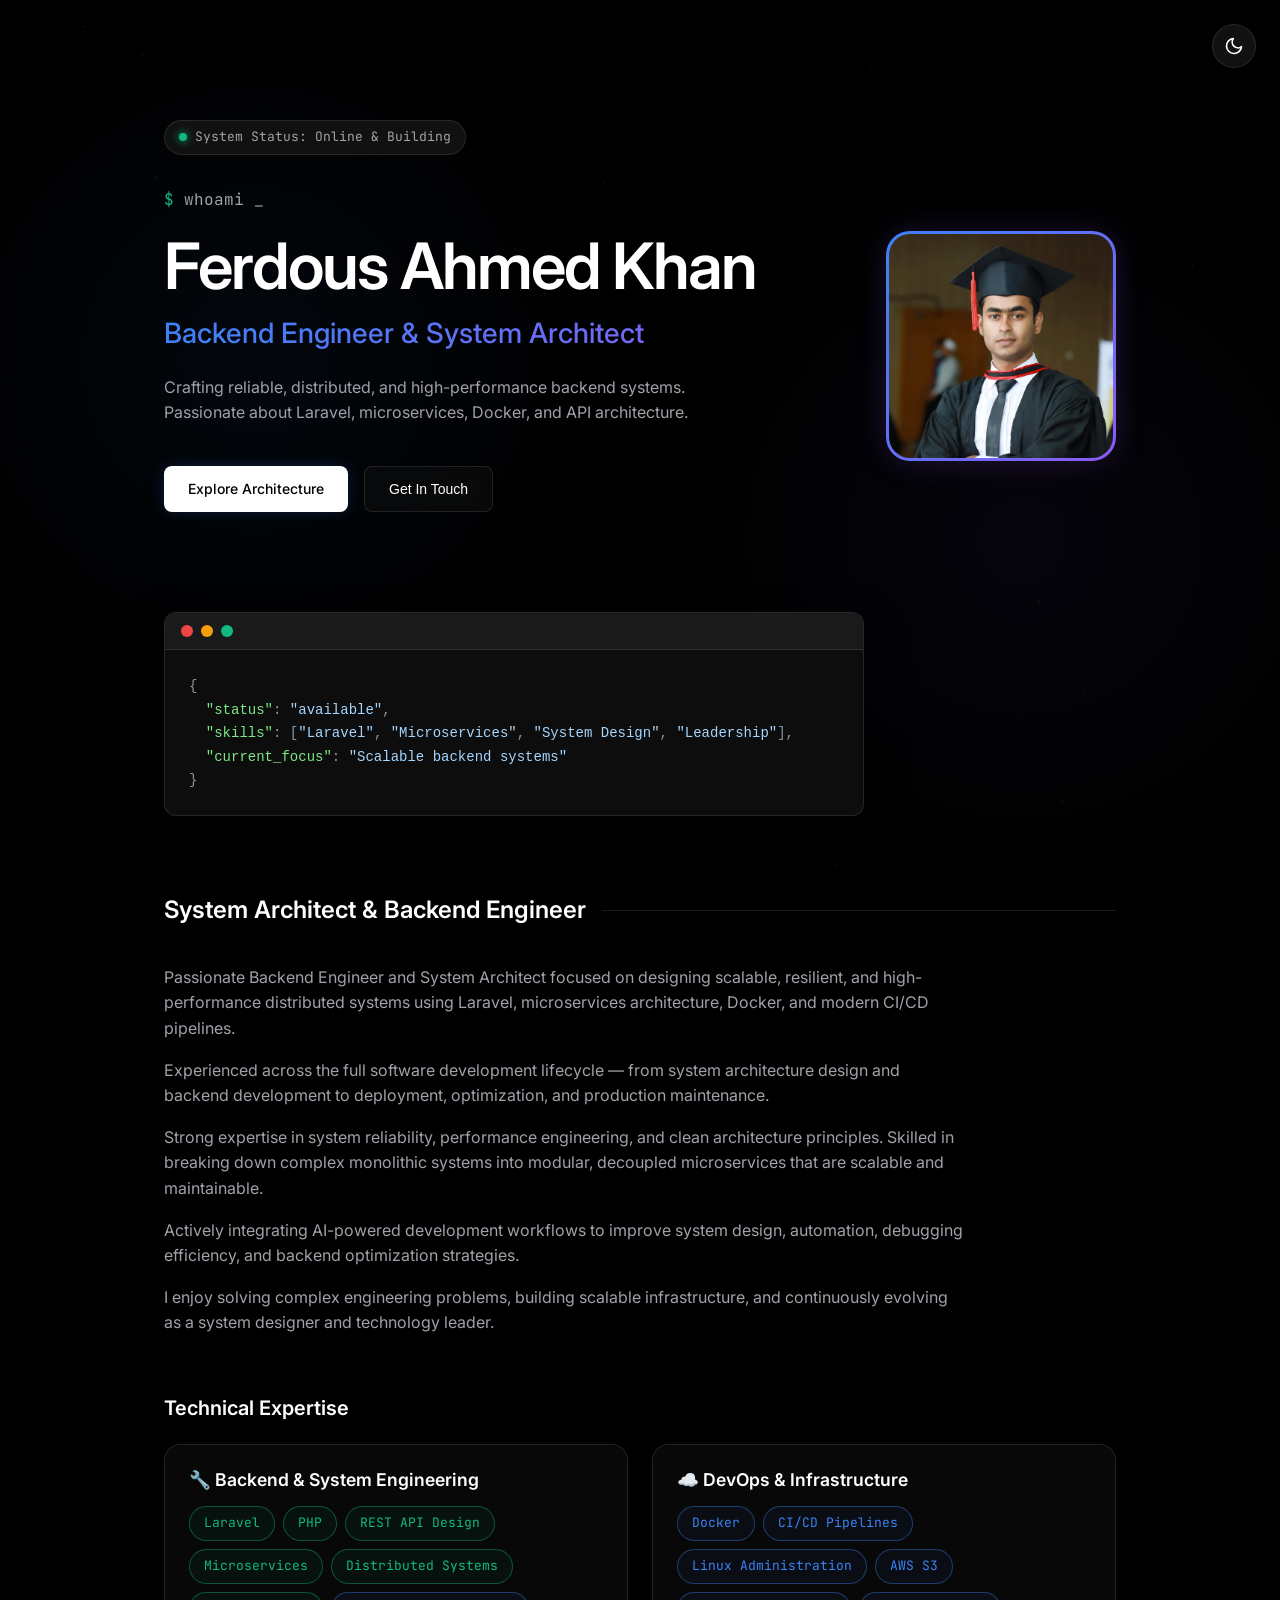
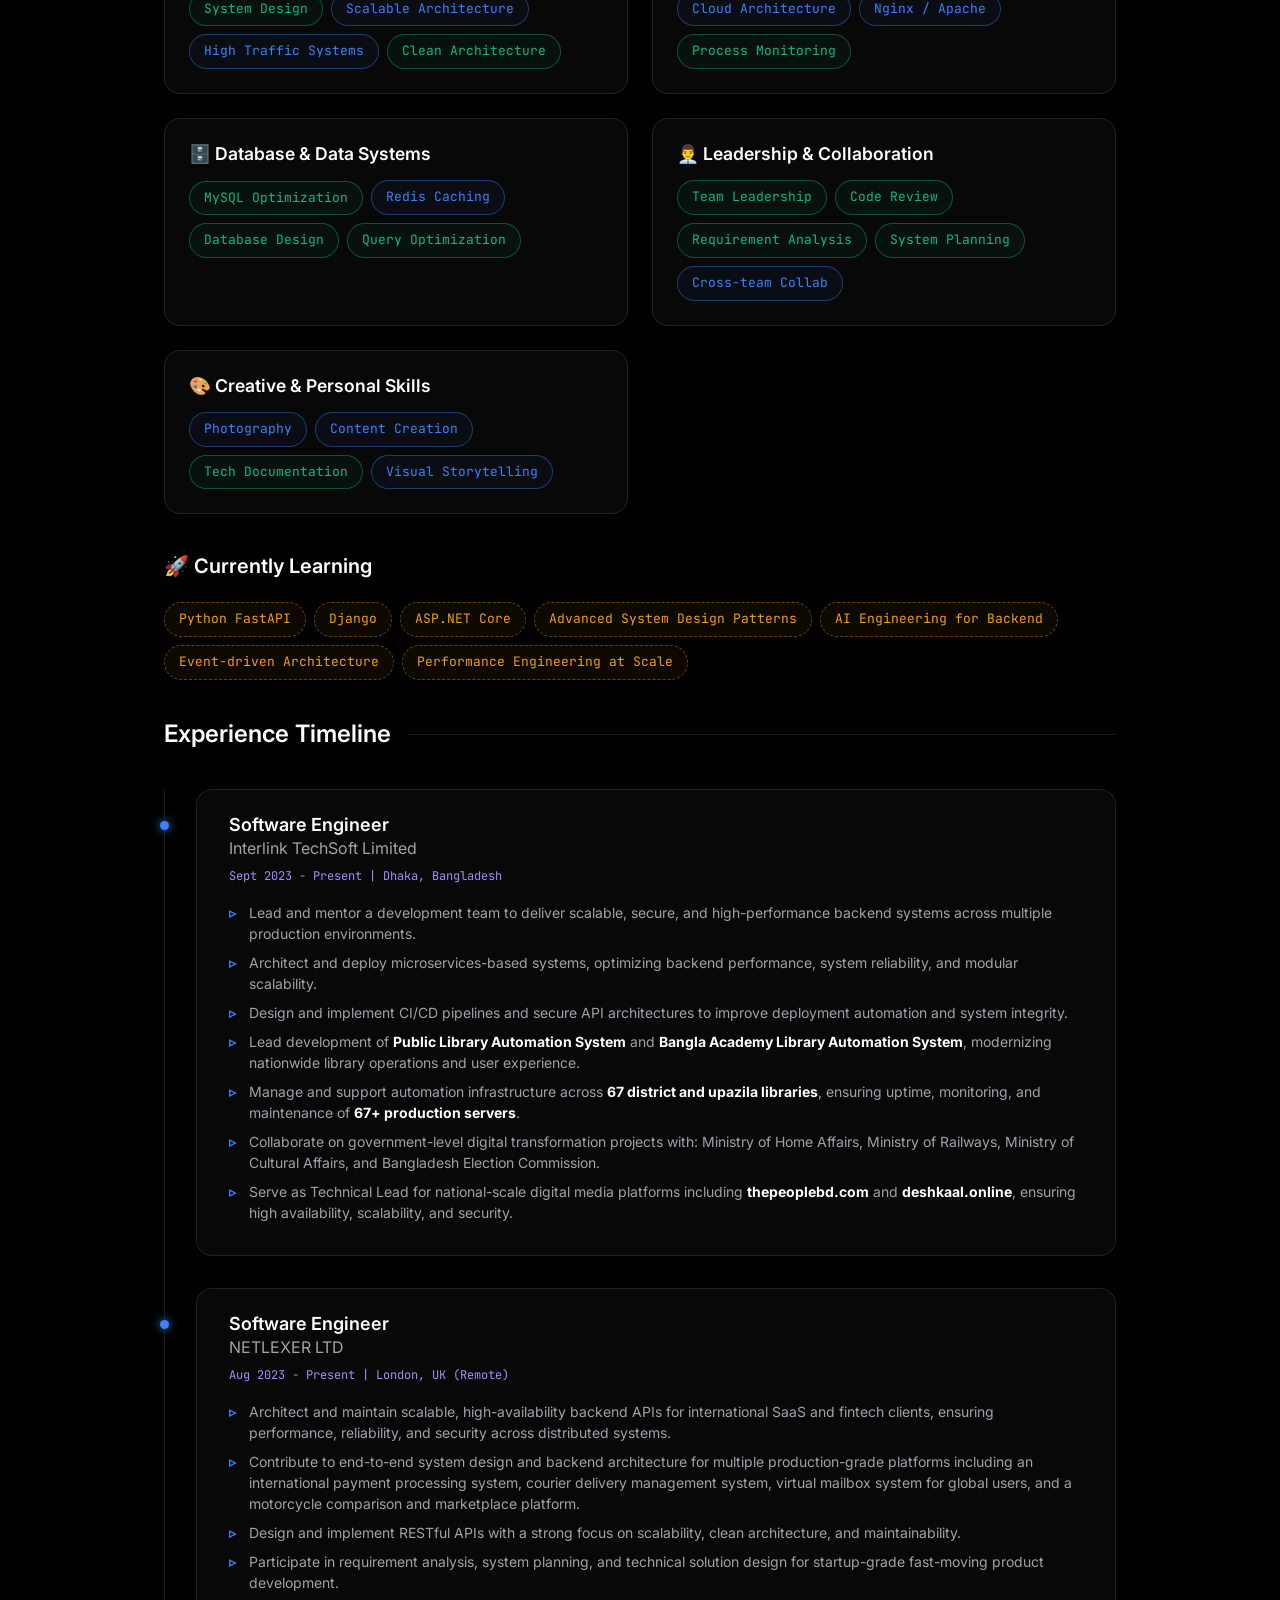
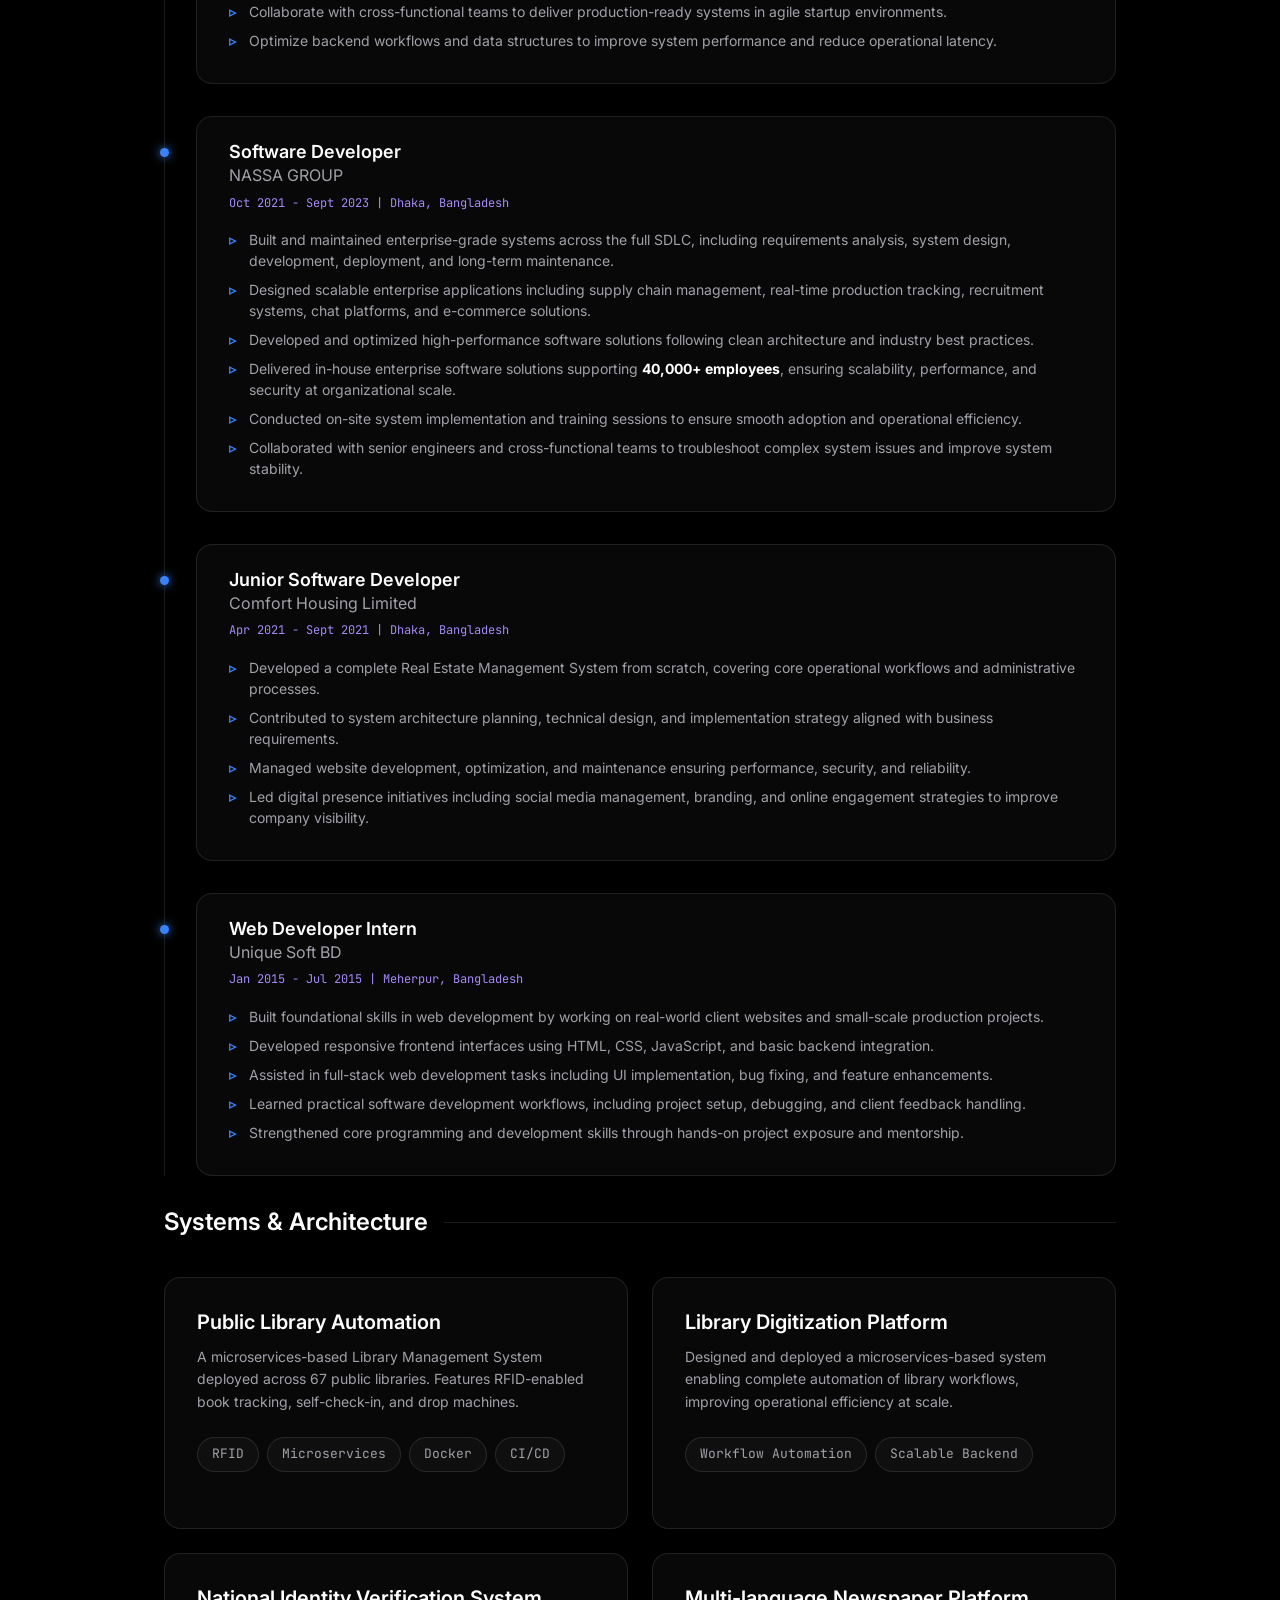
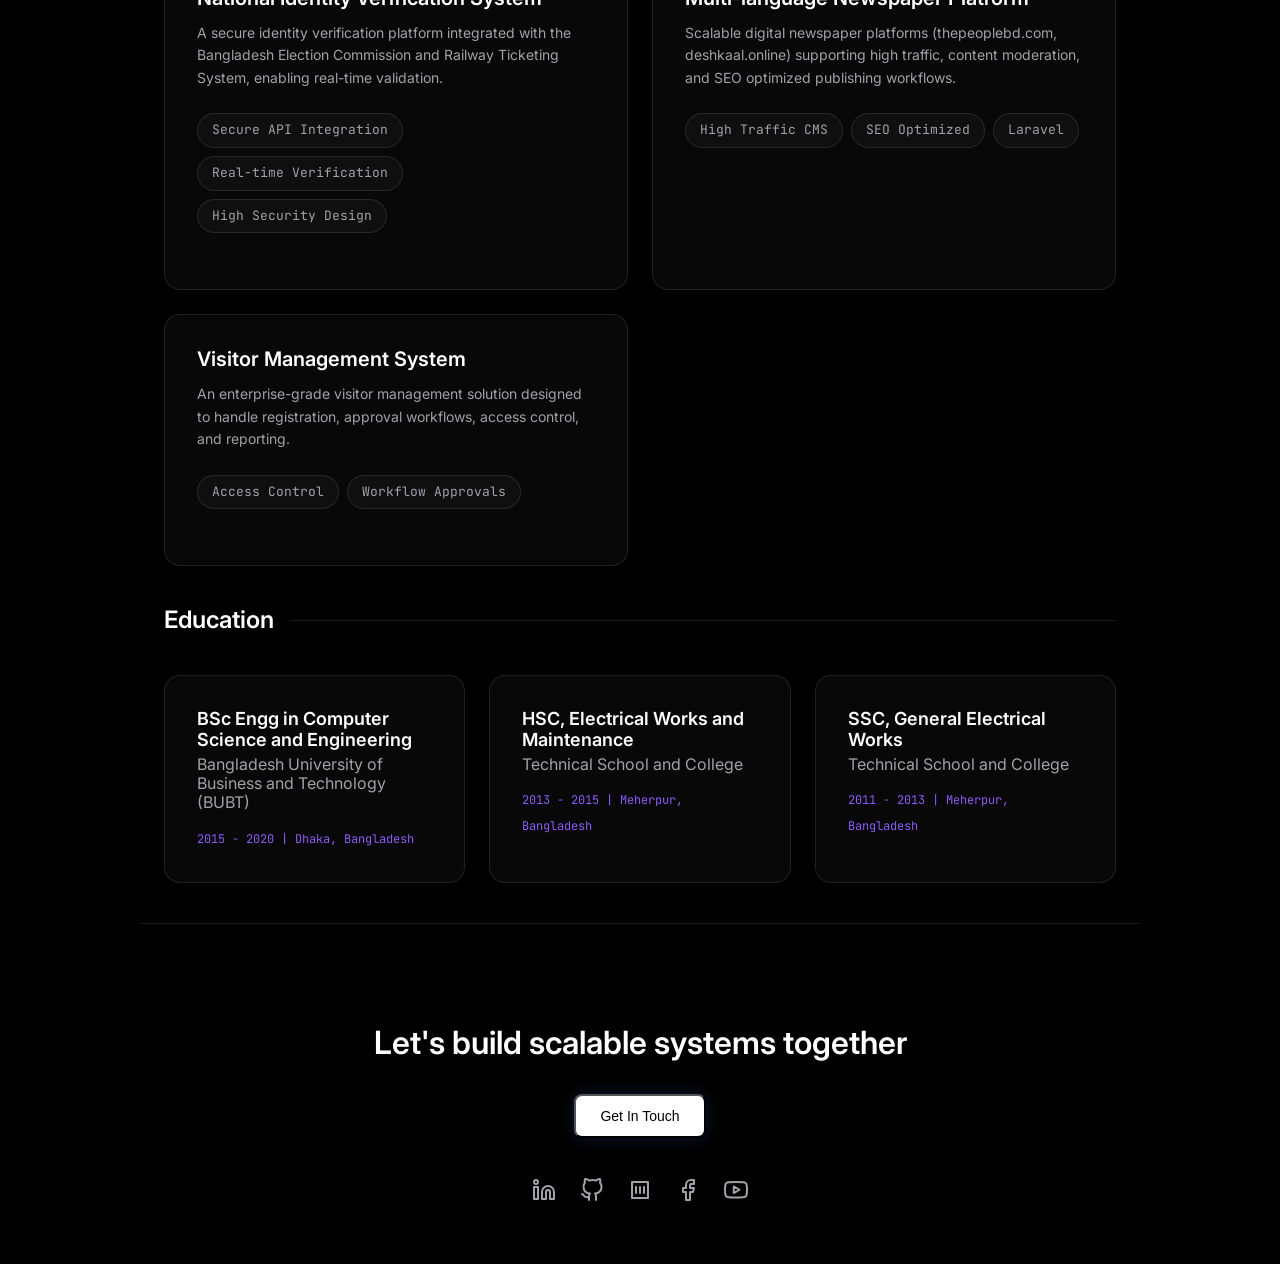
==== commit 77c69fa0: "update name" ====
--- a/index.html
+++ b/index.html
@@ -5,27 +5,33 @@
   <meta charset="UTF-8">
   <meta name="viewport" content="width=device-width, initial-scale=1.0">
   <!-- SEO Meta Tags -->
-  <title>Md. Ferdous Ahmed Khan | Backend Engineer & System Architect</title>
-  <meta name="description" content="Passionate Backend Engineer specializing in Laravel, Microservices, Docker & scalable system design. Building high-performance APIs & distributed systems.">
-  <meta name="keywords" content="Backend Engineer, Laravel Developer, Software Engineer Bangladesh, Microservices Architecture, API Developer, System Design Expert, Docker, CI/CD, Scalable Backend Systems">
-  <meta name="author" content="Md. Ferdous Ahmed Khan">
+  <title>Ferdous Ahmed Khan | Backend Engineer & System Architect</title>
+  <meta name="description"
+    content="Passionate Backend Engineer specializing in Laravel, Microservices, Docker & scalable system design. Building high-performance APIs & distributed systems.">
+  <meta name="keywords"
+    content="Backend Engineer, Laravel Developer, Software Engineer Bangladesh, Microservices Architecture, API Developer, System Design Expert, Docker, CI/CD, Scalable Backend Systems">
+  <meta name="author" content="Ferdous Ahmed Khan">
 
   <!-- Open Graph / Facebook -->
   <meta property="og:type" content="website">
-  <meta property="og:title" content="Backend Engineer | Md. Ferdous Ahmed Khan">
-  <meta property="og:description" content="Scalable backend systems, microservices architecture, and high-performance API development expert.">
+  <meta property="og:title" content="Backend Engineer | Ferdous Ahmed Khan">
+  <meta property="og:description"
+    content="Scalable backend systems, microservices architecture, and high-performance API development expert.">
   <meta property="og:image" content="/images/ferdous-ahmed-khan.jpg">
 
   <!-- Twitter -->
   <meta name="twitter:card" content="summary_large_image">
   <meta name="twitter:title" content="Backend Engineer | Laravel & Microservices Expert">
-  <meta name="twitter:description" content="Building scalable backend systems and distributed architectures for modern applications.">
+  <meta name="twitter:description"
+    content="Building scalable backend systems and distributed architectures for modern applications.">
   <meta name="twitter:image" content="/images/ferdous-ahmed-khan.jpg">
 
   <!-- Fonts & Styles -->
   <link rel="preconnect" href="https://fonts.googleapis.com">
   <link rel="preconnect" href="https://fonts.gstatic.com" crossorigin>
-  <link href="https://fonts.googleapis.com/css2?family=Inter:wght@300;400;500;600;700&family=JetBrains+Mono:wght@400;500&display=swap" rel="stylesheet">
+  <link
+    href="https://fonts.googleapis.com/css2?family=Inter:wght@300;400;500;600;700&family=JetBrains+Mono:wght@400;500&display=swap"
+    rel="stylesheet">
   <link rel="stylesheet" href="css/main.css">
 
   <!-- Structured Data (JSON-LD) -->
@@ -33,7 +39,7 @@
   {
     "@context": "https://schema.org",
     "@type": "Person",
-    "name": "Md. Ferdous Ahmed Khan",
+    "name": "Ferdous Ahmed Khan",
     "jobTitle": "Backend Engineer",
     "description": "Backend Engineer specializing in Laravel, Microservices, System Design, and scalable backend architecture.",
     "url": "https://ferdous-ahmed-khan.github.io",
@@ -238,13 +244,24 @@
             <h4>Interlink TechSoft Limited</h4>
             <span class="date">Sept 2023 - Present | Dhaka, Bangladesh</span>
             <ul>
-              <li>Lead and mentor a development team to deliver scalable, secure, and high-performance backend systems across multiple production environments.</li>
-              <li>Architect and deploy microservices-based systems, optimizing backend performance, system reliability, and modular scalability.</li>
-              <li>Design and implement CI/CD pipelines and secure API architectures to improve deployment automation and system integrity.</li>
-              <li>Lead development of <strong>Public Library Automation System</strong> and <strong>Bangla Academy Library Automation System</strong>, modernizing nationwide library operations and user experience.</li>
-              <li>Manage and support automation infrastructure across <strong>67 district and upazila libraries</strong>, ensuring uptime, monitoring, and maintenance of <strong>67+ production servers</strong>.</li>
-              <li>Collaborate on government-level digital transformation projects with: Ministry of Home Affairs, Ministry of Railways, Ministry of Cultural Affairs, and Bangladesh Election Commission.</li>
-              <li>Serve as Technical Lead for national-scale digital media platforms including <strong>thepeoplebd.com</strong> and <strong>deshkaal.online</strong>, ensuring high availability, scalability, and security.</li>
+              <li>Lead and mentor a development team to deliver scalable, secure, and high-performance backend systems
+                across multiple production environments.</li>
+              <li>Architect and deploy microservices-based systems, optimizing backend performance, system reliability,
+                and modular scalability.</li>
+              <li>Design and implement CI/CD pipelines and secure API architectures to improve deployment automation and
+                system integrity.</li>
+              <li>Lead development of <strong>Public Library Automation System</strong> and <strong>Bangla Academy
+                  Library Automation System</strong>, modernizing nationwide library operations and user experience.
+              </li>
+              <li>Manage and support automation infrastructure across <strong>67 district and upazila
+                  libraries</strong>, ensuring uptime, monitoring, and maintenance of <strong>67+ production
+                  servers</strong>.</li>
+              <li>Collaborate on government-level digital transformation projects with: Ministry of Home Affairs,
+                Ministry of Railways, Ministry of Cultural Affairs, and Bangladesh Election Commission.</li>
+              <li>Serve as Technical Lead for national-scale digital media platforms including
+                <strong>thepeoplebd.com</strong> and <strong>deshkaal.online</strong>, ensuring high availability,
+                scalability, and security.
+              </li>
             </ul>
           </div>
         </div>
@@ -256,12 +273,19 @@
             <h4>NETLEXER LTD</h4>
             <span class="date">Aug 2023 - Present | London, UK (Remote)</span>
             <ul>
-              <li>Architect and maintain scalable, high-availability backend APIs for international SaaS and fintech clients, ensuring performance, reliability, and security across distributed systems.</li>
-              <li>Contribute to end-to-end system design and backend architecture for multiple production-grade platforms including an international payment processing system, courier delivery management system, virtual mailbox system for global users, and a motorcycle comparison and marketplace platform.</li>
-              <li>Design and implement RESTful APIs with a strong focus on scalability, clean architecture, and maintainability.</li>
-              <li>Participate in requirement analysis, system planning, and technical solution design for startup-grade fast-moving product development.</li>
-              <li>Collaborate with cross-functional teams to deliver production-ready systems in agile startup environments.</li>
-              <li>Optimize backend workflows and data structures to improve system performance and reduce operational latency.</li>
+              <li>Architect and maintain scalable, high-availability backend APIs for international SaaS and fintech
+                clients, ensuring performance, reliability, and security across distributed systems.</li>
+              <li>Contribute to end-to-end system design and backend architecture for multiple production-grade
+                platforms including an international payment processing system, courier delivery management system,
+                virtual mailbox system for global users, and a motorcycle comparison and marketplace platform.</li>
+              <li>Design and implement RESTful APIs with a strong focus on scalability, clean architecture, and
+                maintainability.</li>
+              <li>Participate in requirement analysis, system planning, and technical solution design for startup-grade
+                fast-moving product development.</li>
+              <li>Collaborate with cross-functional teams to deliver production-ready systems in agile startup
+                environments.</li>
+              <li>Optimize backend workflows and data structures to improve system performance and reduce operational
+                latency.</li>
             </ul>
           </div>
         </div>
@@ -273,12 +297,18 @@
             <h4>NASSA GROUP</h4>
             <span class="date">Oct 2021 - Sept 2023 | Dhaka, Bangladesh</span>
             <ul>
-              <li>Built and maintained enterprise-grade systems across the full SDLC, including requirements analysis, system design, development, deployment, and long-term maintenance.</li>
-              <li>Designed scalable enterprise applications including supply chain management, real-time production tracking, recruitment systems, chat platforms, and e-commerce solutions.</li>
-              <li>Developed and optimized high-performance software solutions following clean architecture and industry best practices.</li>
-              <li>Delivered in-house enterprise software solutions supporting <strong>40,000+ employees</strong>, ensuring scalability, performance, and security at organizational scale.</li>
-              <li>Conducted on-site system implementation and training sessions to ensure smooth adoption and operational efficiency.</li>
-              <li>Collaborated with senior engineers and cross-functional teams to troubleshoot complex system issues and improve system stability.</li>
+              <li>Built and maintained enterprise-grade systems across the full SDLC, including requirements analysis,
+                system design, development, deployment, and long-term maintenance.</li>
+              <li>Designed scalable enterprise applications including supply chain management, real-time production
+                tracking, recruitment systems, chat platforms, and e-commerce solutions.</li>
+              <li>Developed and optimized high-performance software solutions following clean architecture and industry
+                best practices.</li>
+              <li>Delivered in-house enterprise software solutions supporting <strong>40,000+ employees</strong>,
+                ensuring scalability, performance, and security at organizational scale.</li>
+              <li>Conducted on-site system implementation and training sessions to ensure smooth adoption and
+                operational efficiency.</li>
+              <li>Collaborated with senior engineers and cross-functional teams to troubleshoot complex system issues
+                and improve system stability.</li>
             </ul>
           </div>
         </div>
@@ -290,10 +320,14 @@
             <h4>Comfort Housing Limited</h4>
             <span class="date">Apr 2021 - Sept 2021 | Dhaka, Bangladesh</span>
             <ul>
-              <li>Developed a complete Real Estate Management System from scratch, covering core operational workflows and administrative processes.</li>
-              <li>Contributed to system architecture planning, technical design, and implementation strategy aligned with business requirements.</li>
-              <li>Managed website development, optimization, and maintenance ensuring performance, security, and reliability.</li>
-              <li>Led digital presence initiatives including social media management, branding, and online engagement strategies to improve company visibility.</li>
+              <li>Developed a complete Real Estate Management System from scratch, covering core operational workflows
+                and administrative processes.</li>
+              <li>Contributed to system architecture planning, technical design, and implementation strategy aligned
+                with business requirements.</li>
+              <li>Managed website development, optimization, and maintenance ensuring performance, security, and
+                reliability.</li>
+              <li>Led digital presence initiatives including social media management, branding, and online engagement
+                strategies to improve company visibility.</li>
             </ul>
           </div>
         </div>
@@ -307,11 +341,16 @@
             <h4>Unique Soft BD</h4>
             <span class="date">Jan 2015 - Jul 2015 | Meherpur, Bangladesh</span>
             <ul>
-              <li>Built foundational skills in web development by working on real-world client websites and small-scale production projects.</li>
-              <li>Developed responsive frontend interfaces using HTML, CSS, JavaScript, and basic backend integration.</li>
-              <li>Assisted in full-stack web development tasks including UI implementation, bug fixing, and feature enhancements.</li>
-              <li>Learned practical software development workflows, including project setup, debugging, and client feedback handling.</li>
-              <li>Strengthened core programming and development skills through hands-on project exposure and mentorship.</li>
+              <li>Built foundational skills in web development by working on real-world client websites and small-scale
+                production projects.</li>
+              <li>Developed responsive frontend interfaces using HTML, CSS, JavaScript, and basic backend integration.
+              </li>
+              <li>Assisted in full-stack web development tasks including UI implementation, bug fixing, and feature
+                enhancements.</li>
+              <li>Learned practical software development workflows, including project setup, debugging, and client
+                feedback handling.</li>
+              <li>Strengthened core programming and development skills through hands-on project exposure and mentorship.
+              </li>
             </ul>
           </div>
         </div>
@@ -455,8 +494,9 @@
 
   <!-- Scroll to Top Button -->
   <button id="scrollTopBtn" onclick="scrollToTop()" aria-label="Scroll to top" class="scroll-top-btn">
-    <svg xmlns="http://www.w3.org/2000/svg" width="24" height="24" viewBox="0 0 24 24" fill="none" stroke="currentColor" stroke-width="2" stroke-linecap="round" stroke-linejoin="round">
-      <path d="M18 15l-6-6-6 6"/>
+    <svg xmlns="http://www.w3.org/2000/svg" width="24" height="24" viewBox="0 0 24 24" fill="none" stroke="currentColor"
+      stroke-width="2" stroke-linecap="round" stroke-linejoin="round">
+      <path d="M18 15l-6-6-6 6" />
     </svg>
   </button>
 
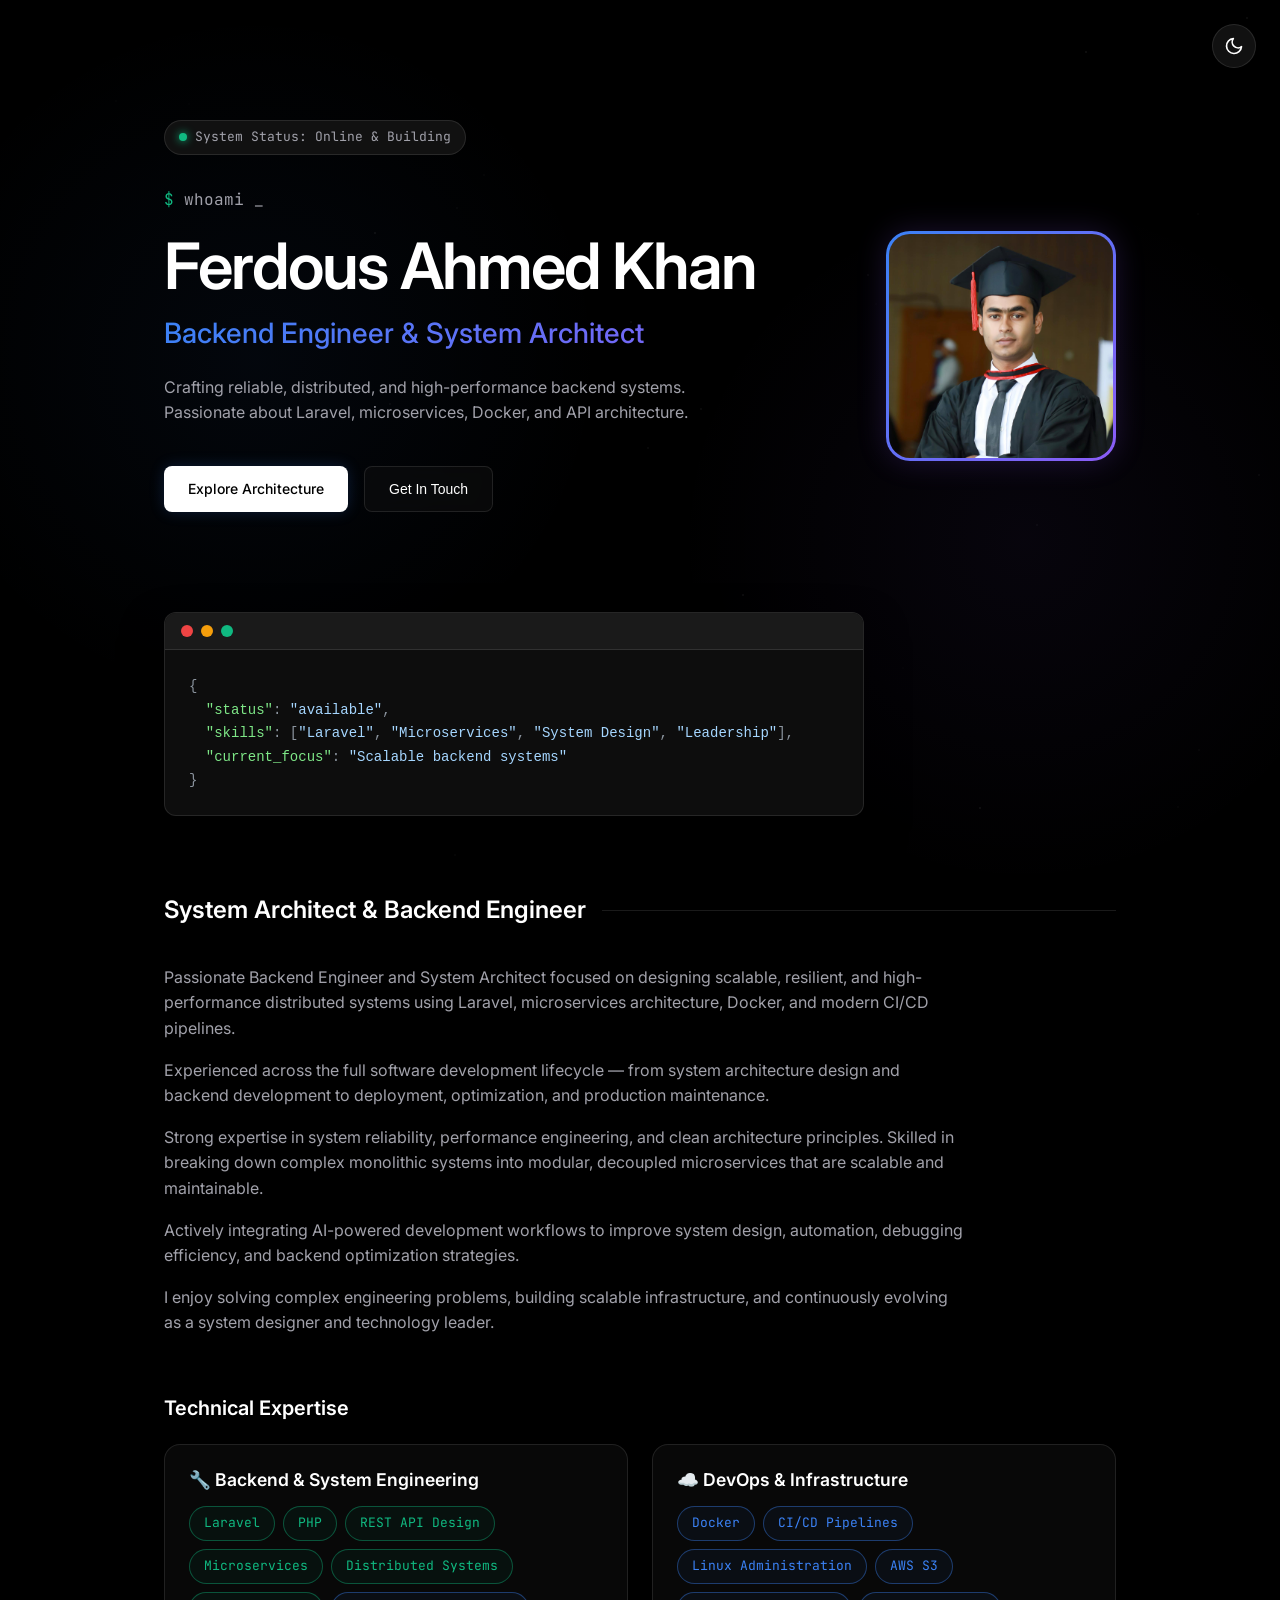
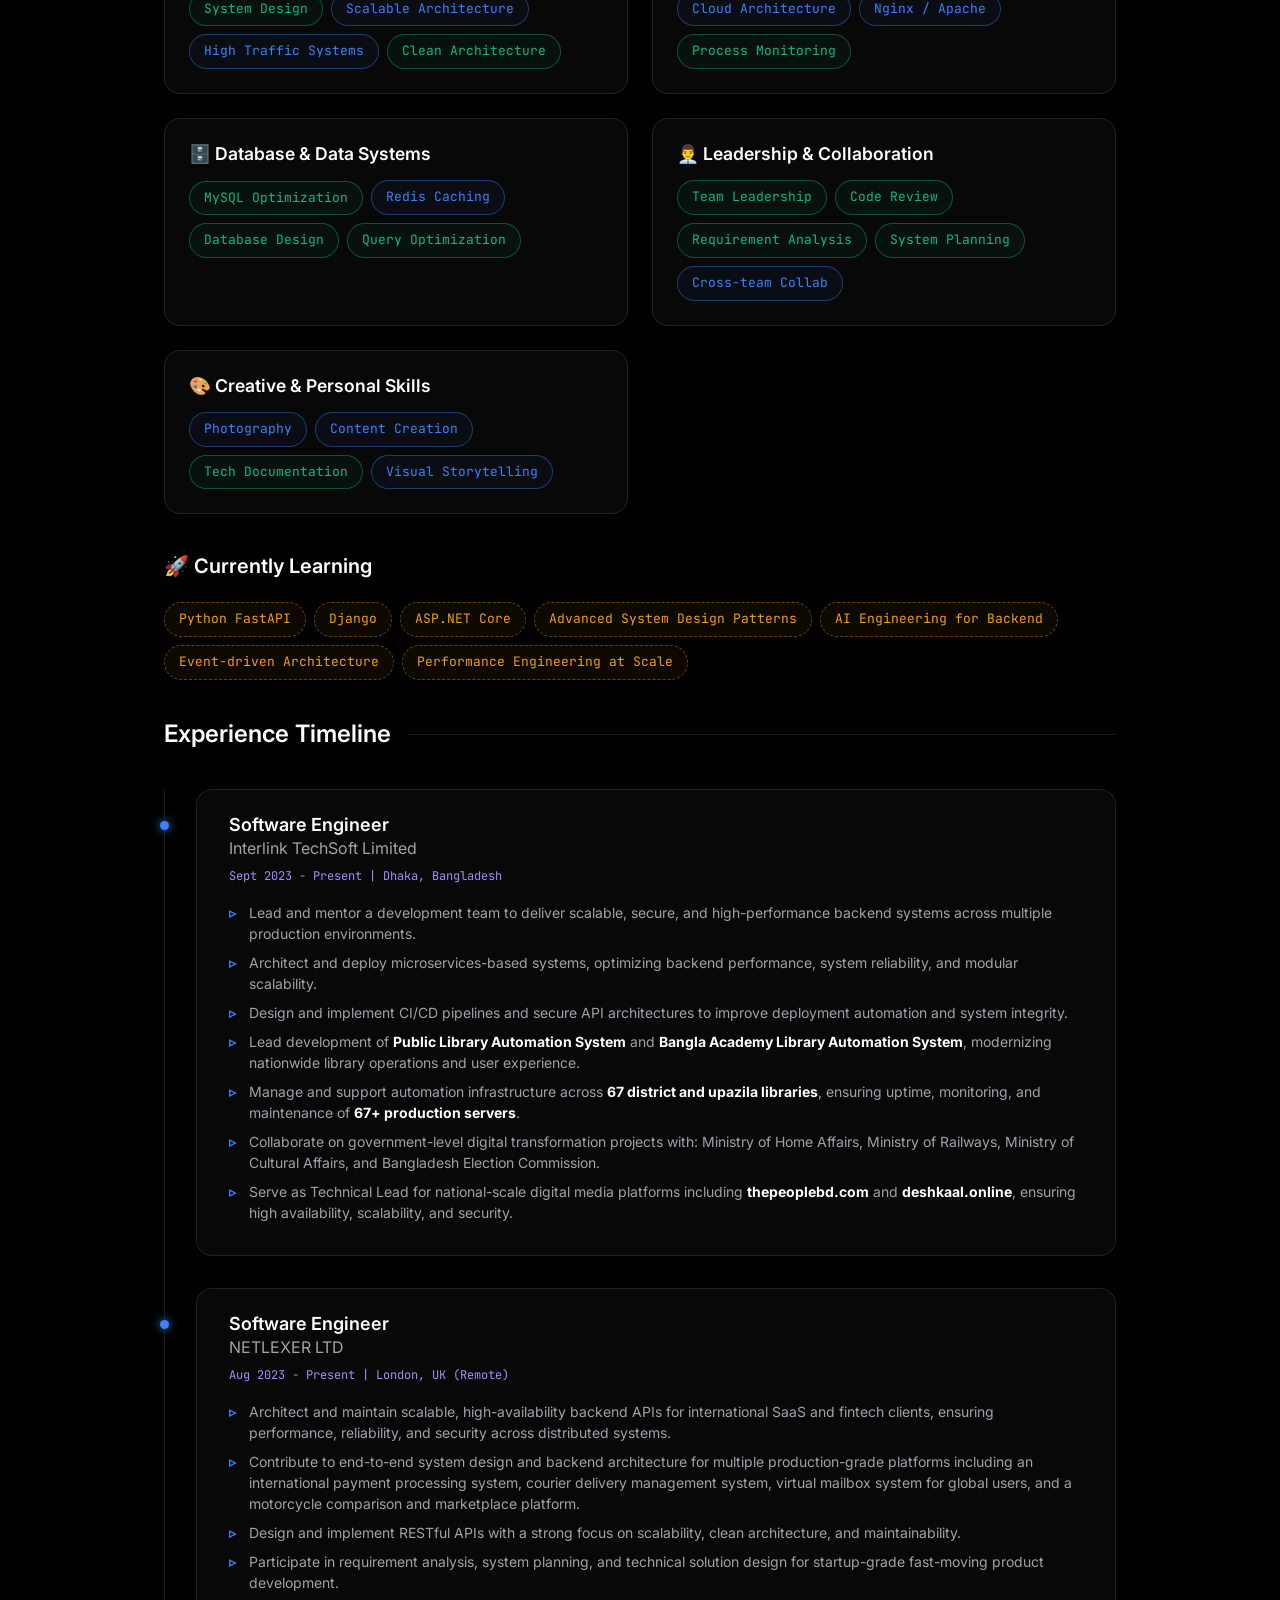
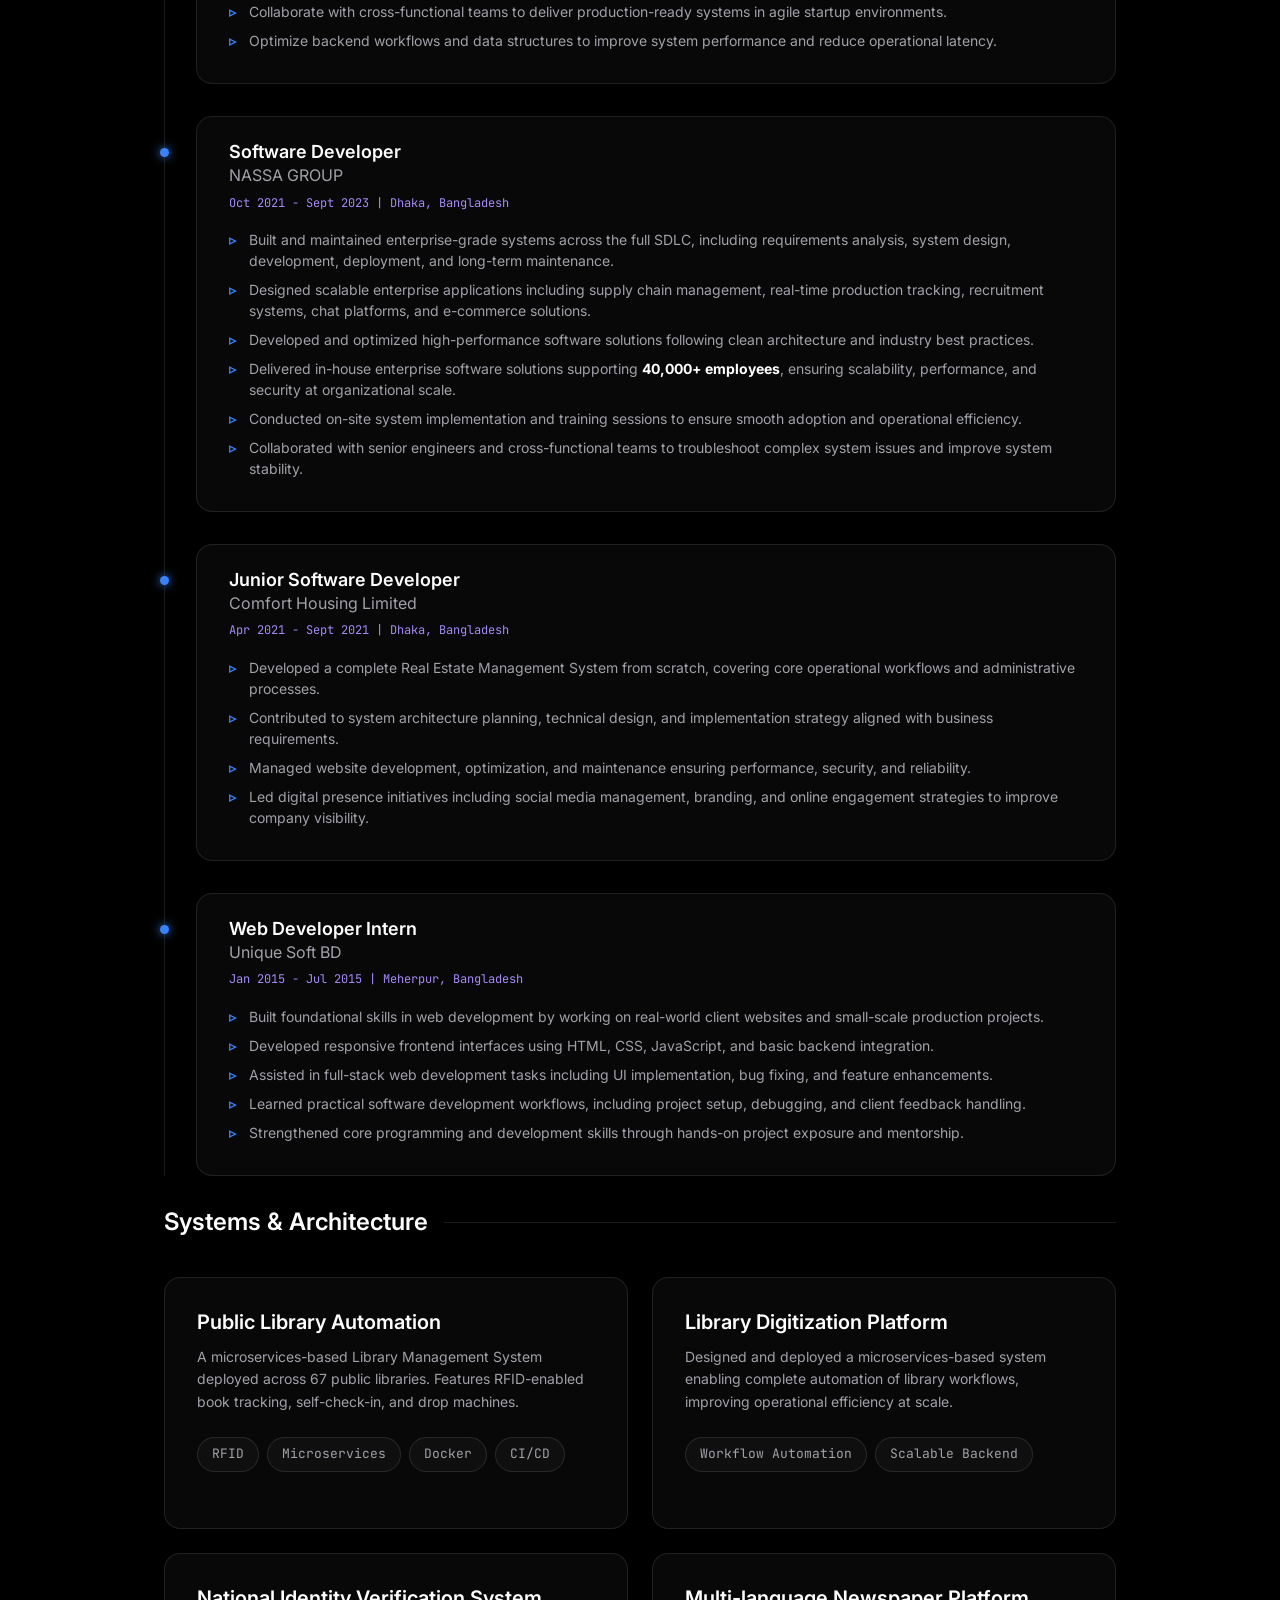
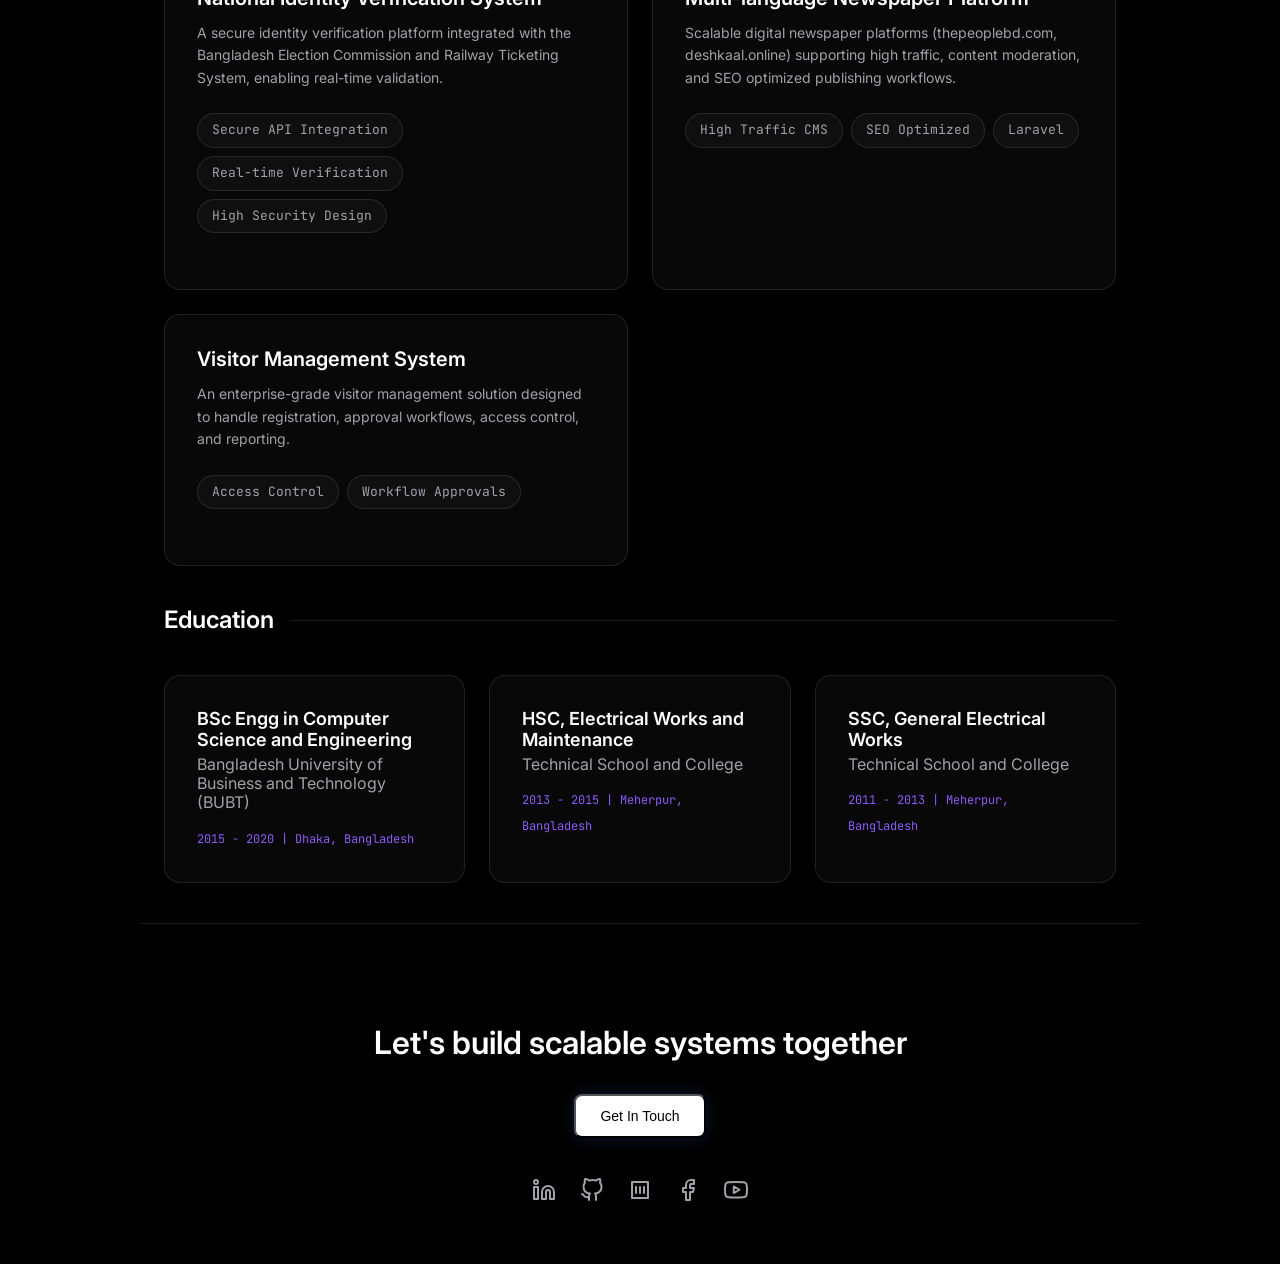
==== commit a9007e8c: "Add Google Analytics tracking code to index.html" ====
--- a/index.html
+++ b/index.html
@@ -698,6 +698,16 @@
       window.scrollTo({ top: 0, behavior: 'smooth' });
     }
   </script>
+
+  <!-- Google tag (gtag.js) -->
+  <script async src="https://www.googletagmanager.com/gtag/js?id=G-M702L7XV79"></script>
+  <script>
+    window.dataLayer = window.dataLayer || [];
+    function gtag() { dataLayer.push(arguments); }
+    gtag('js', new Date());
+
+    gtag('config', 'G-M702L7XV79');
+  </script>
 </body>
 
 </html>
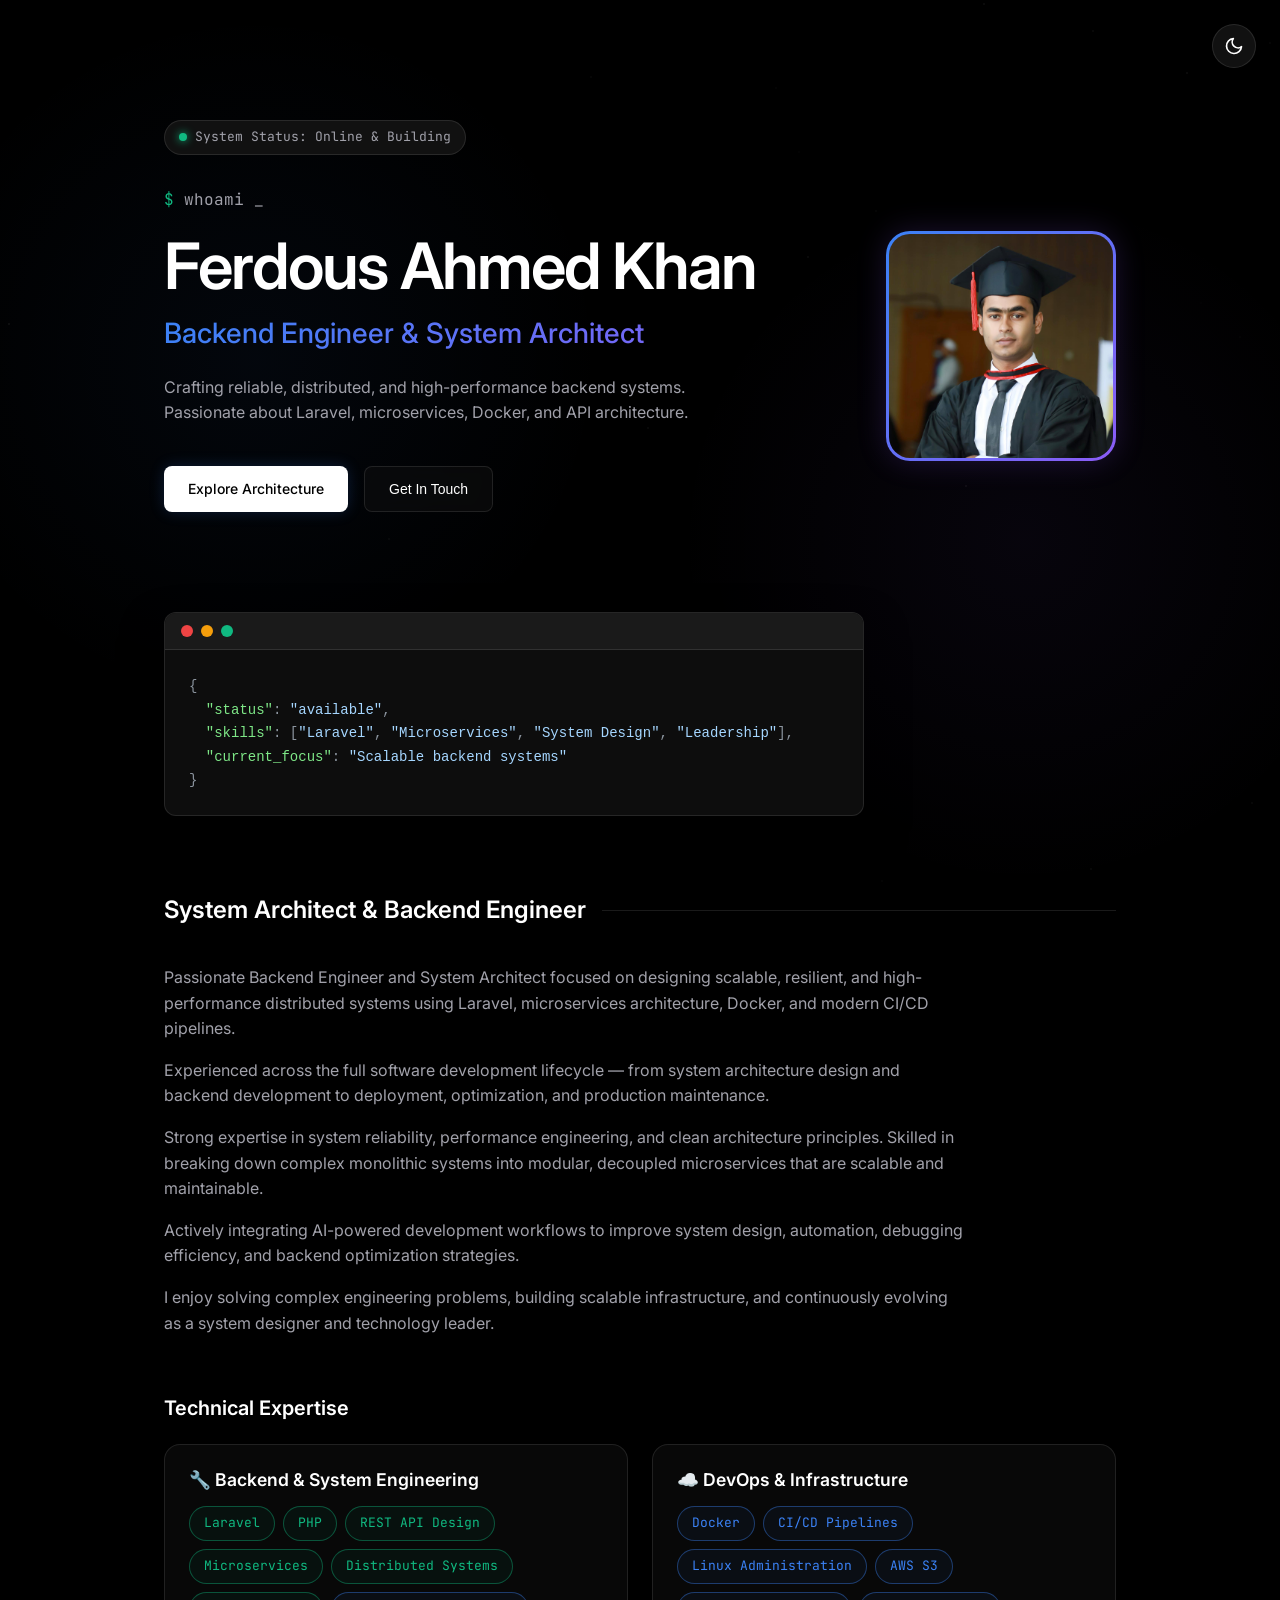
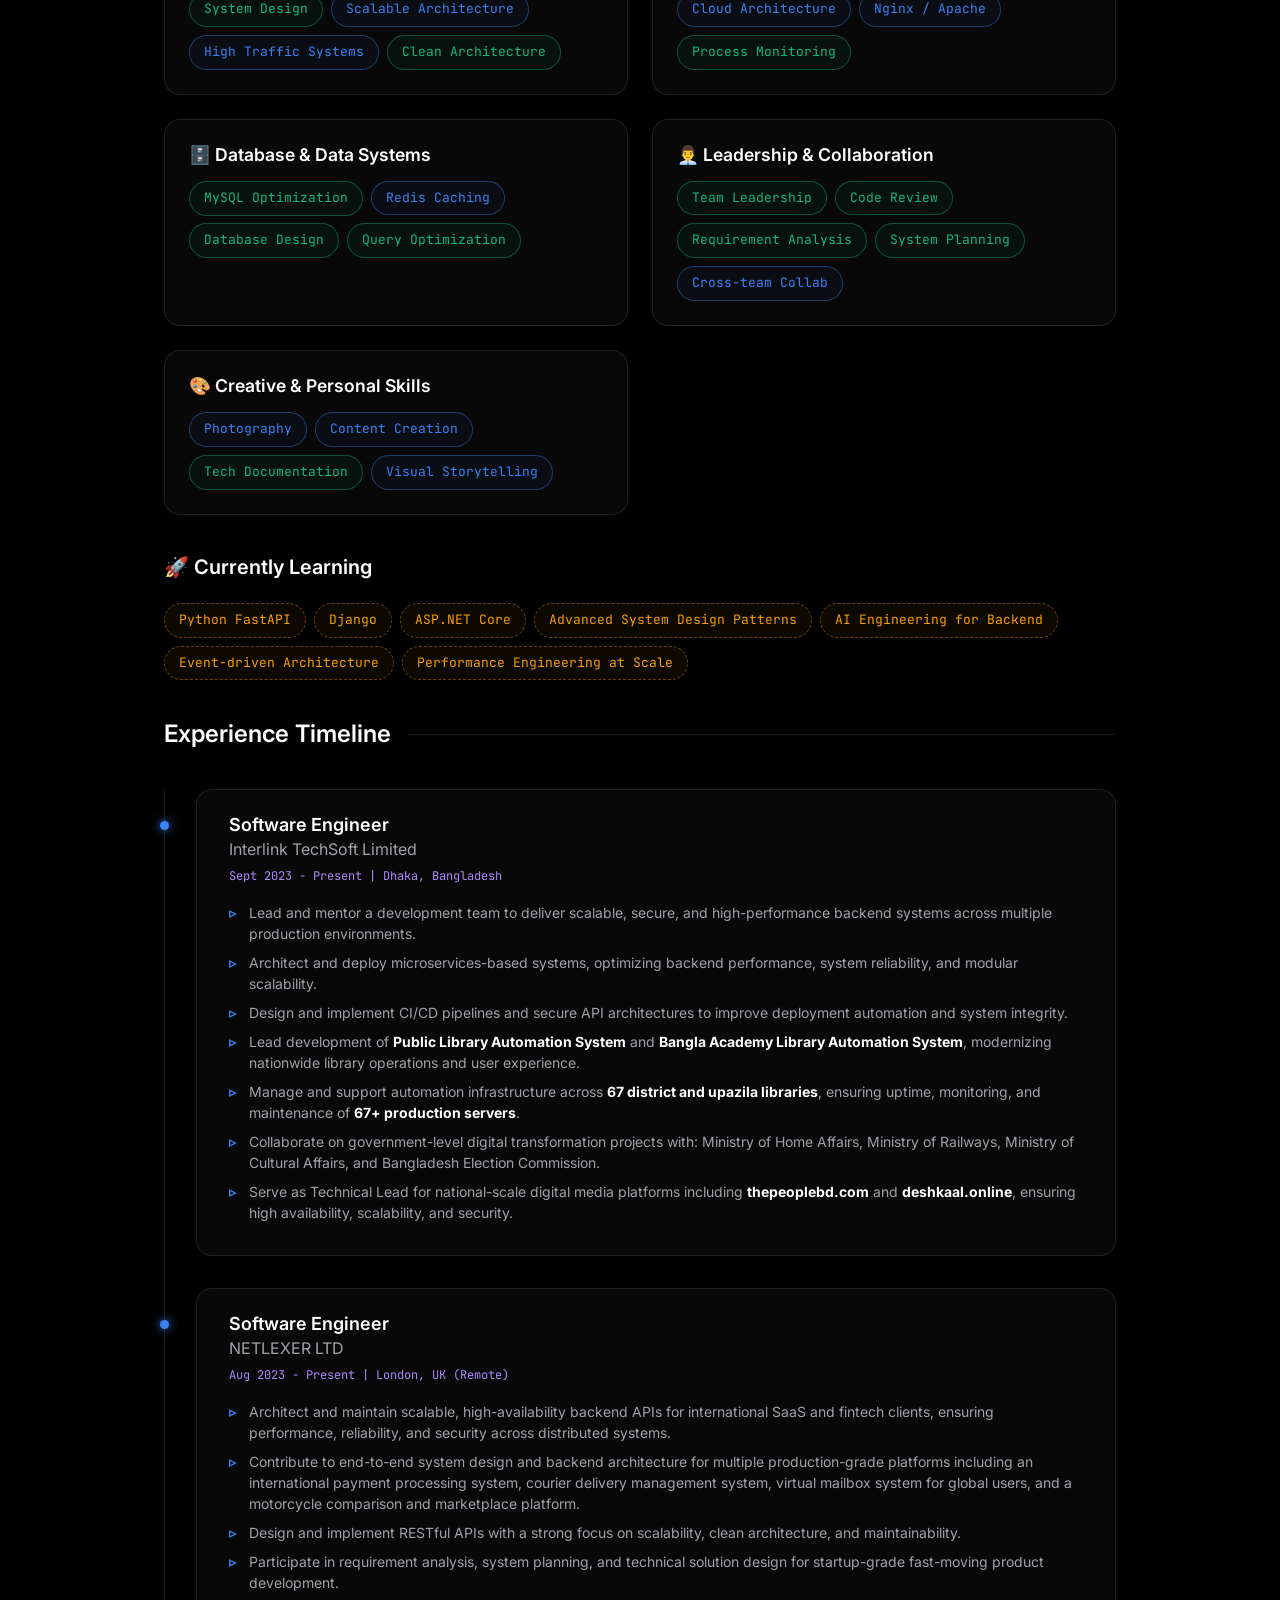
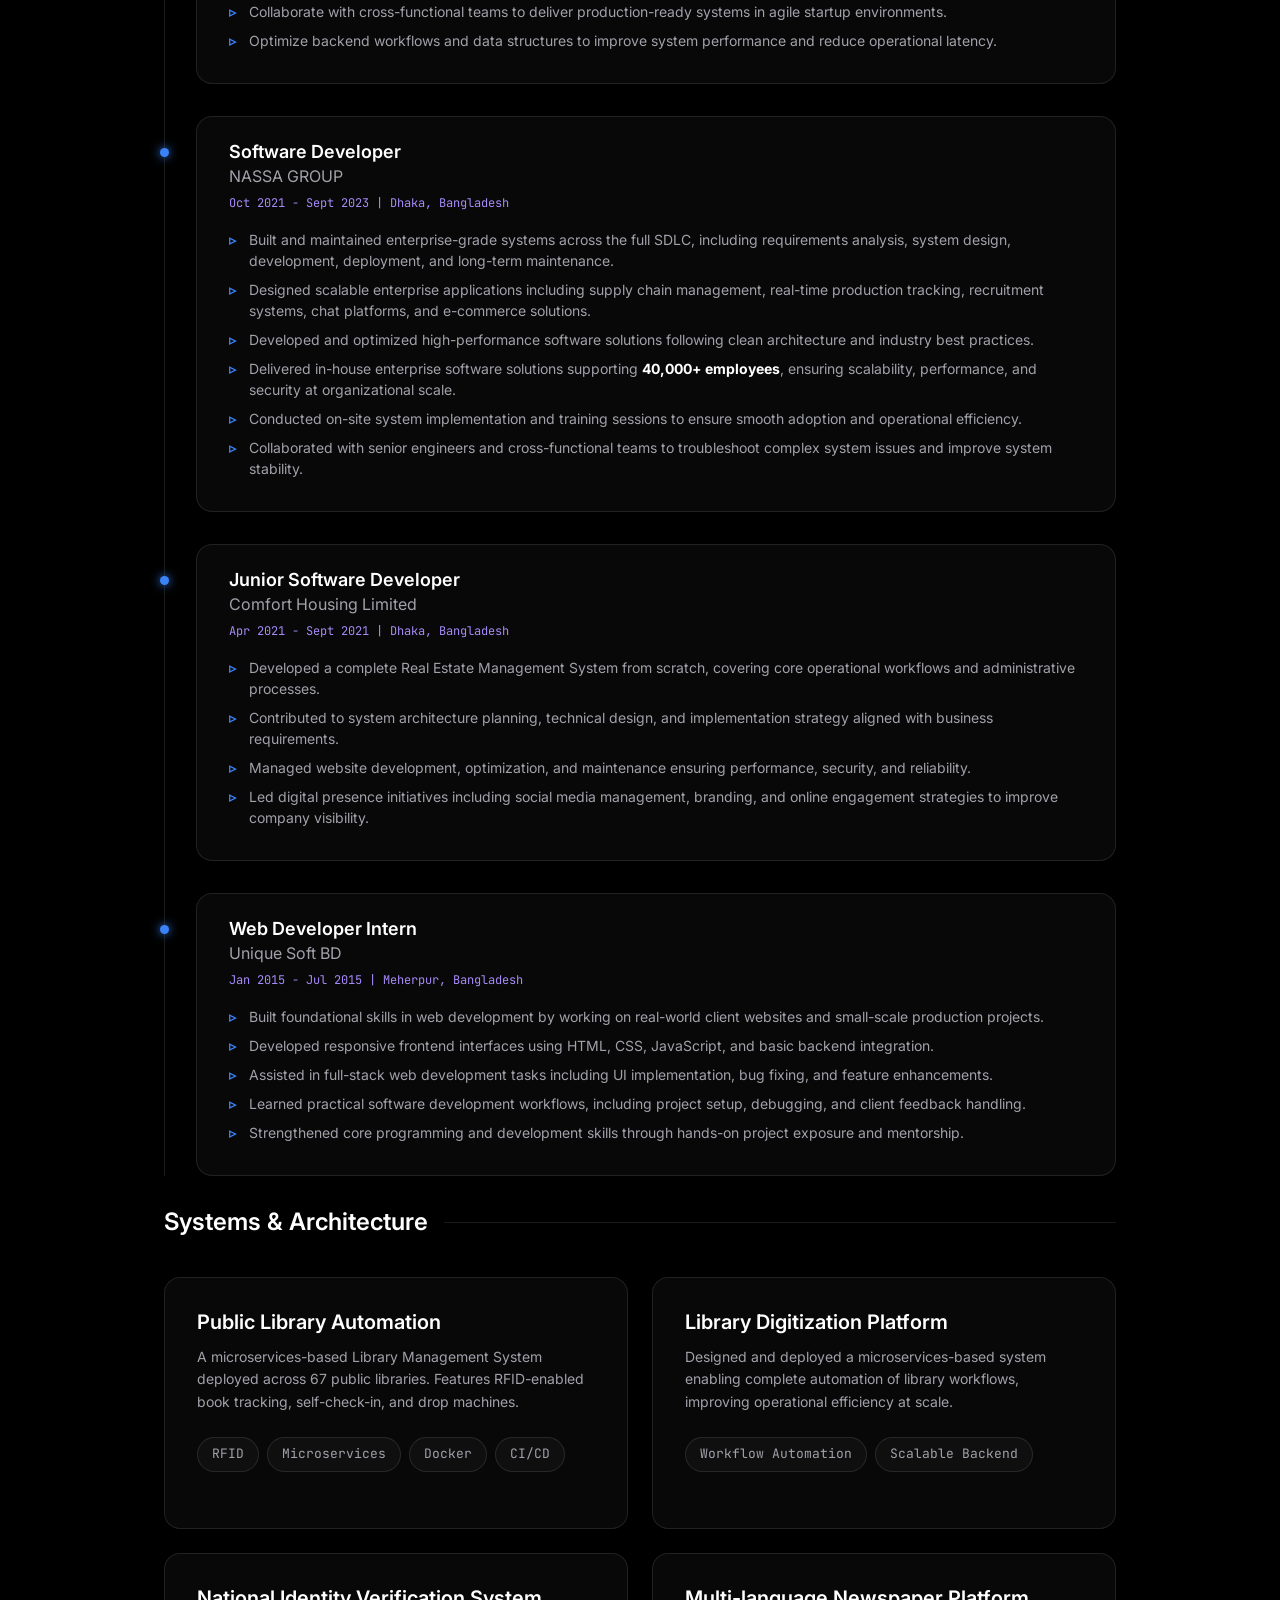
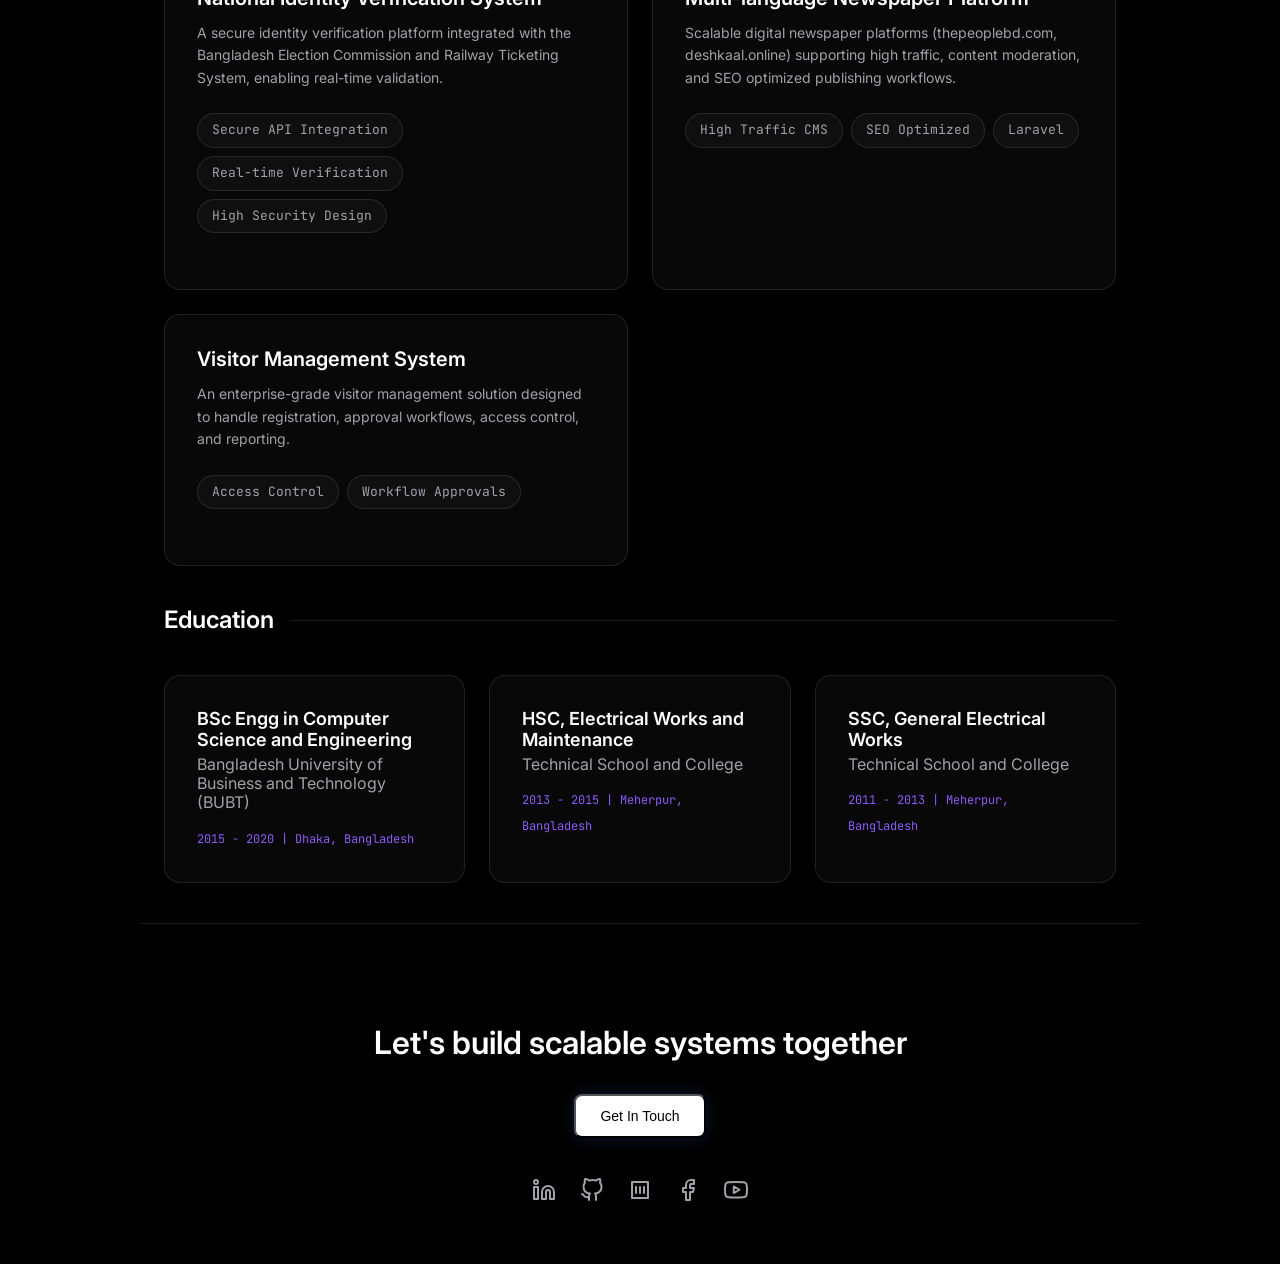
==== commit adaa74ab: "Remove fade-in effect from About and Experience sections in index.html" ====
--- a/index.html
+++ b/index.html
@@ -136,7 +136,7 @@
     </header>
 
     <!-- About Section -->
-    <section id="about" class="container fade-in-section">
+    <section id="about" class="container">
       <h2 class="section-title">System Architect & Backend Engineer</h2>
 
       <div class="bio-full">
@@ -233,7 +233,7 @@
     </section>
 
     <!-- Experience Section -->
-    <section id="experience" class="container fade-in-section">
+    <section id="experience" class="container">
       <h2 class="section-title">Experience Timeline</h2>
       <div class="timeline">
 
--- a/css/main.css
+++ b/css/main.css
@@ -731,15 +731,15 @@
   }
 
   .timeline::before {
-    left: 16px;
+    display: none;
   }
 
   .timeline {
-    padding-left: 48px;
+    padding-left: 0;
   }
 
   .timeline-dot {
-    left: 12px;
+    display: none;
   }
 }
 
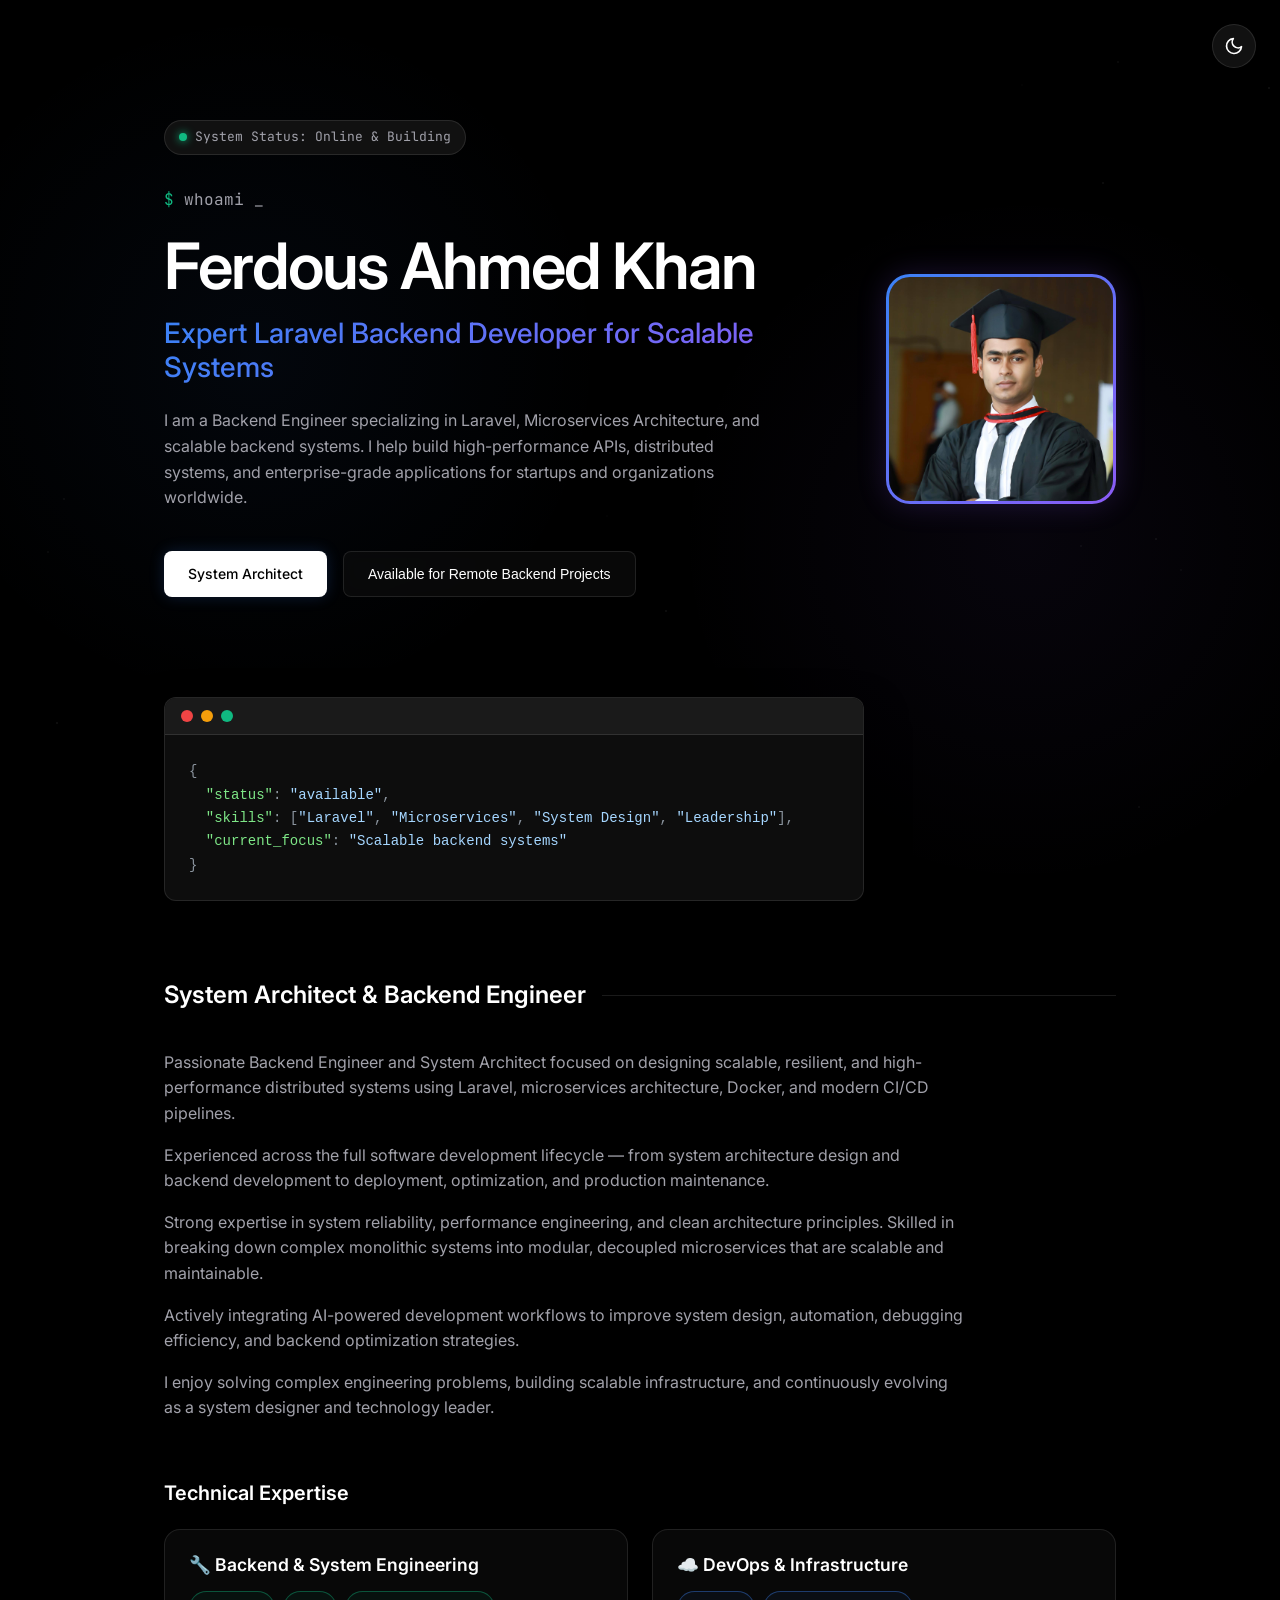
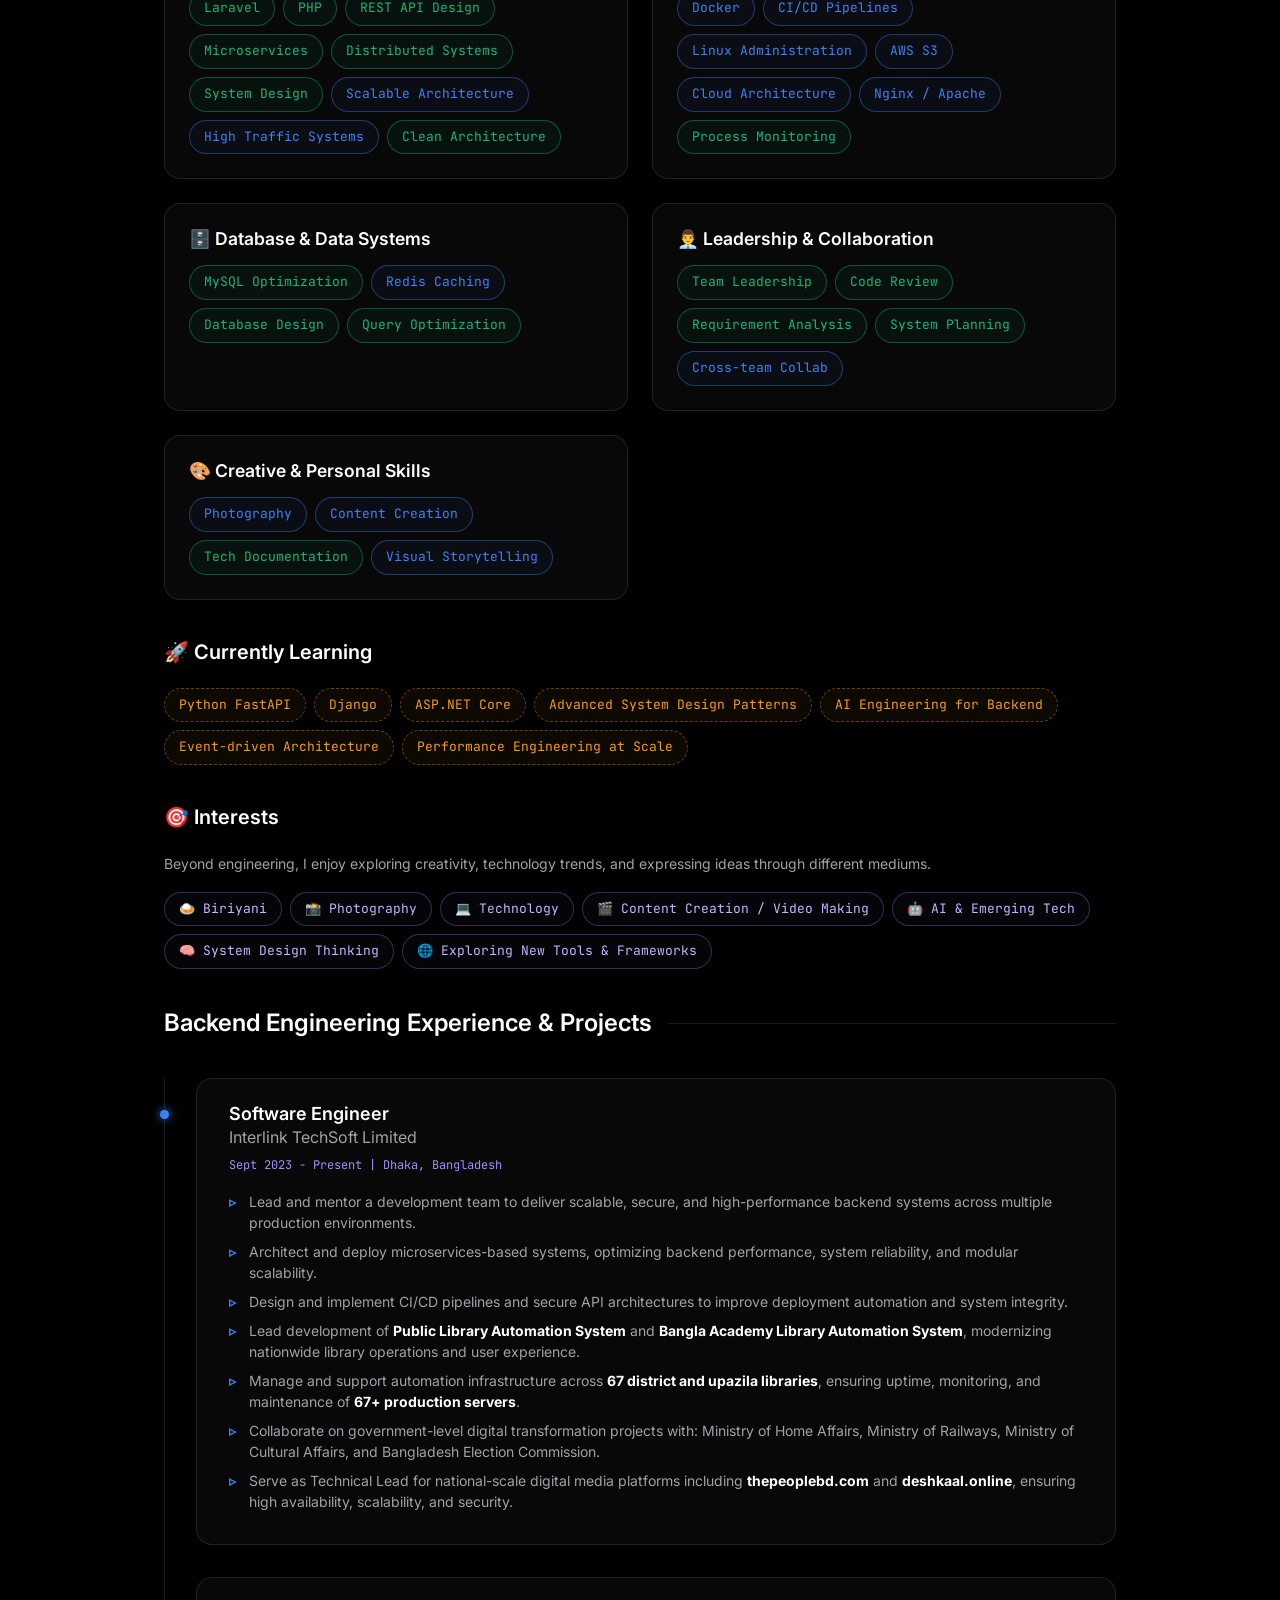
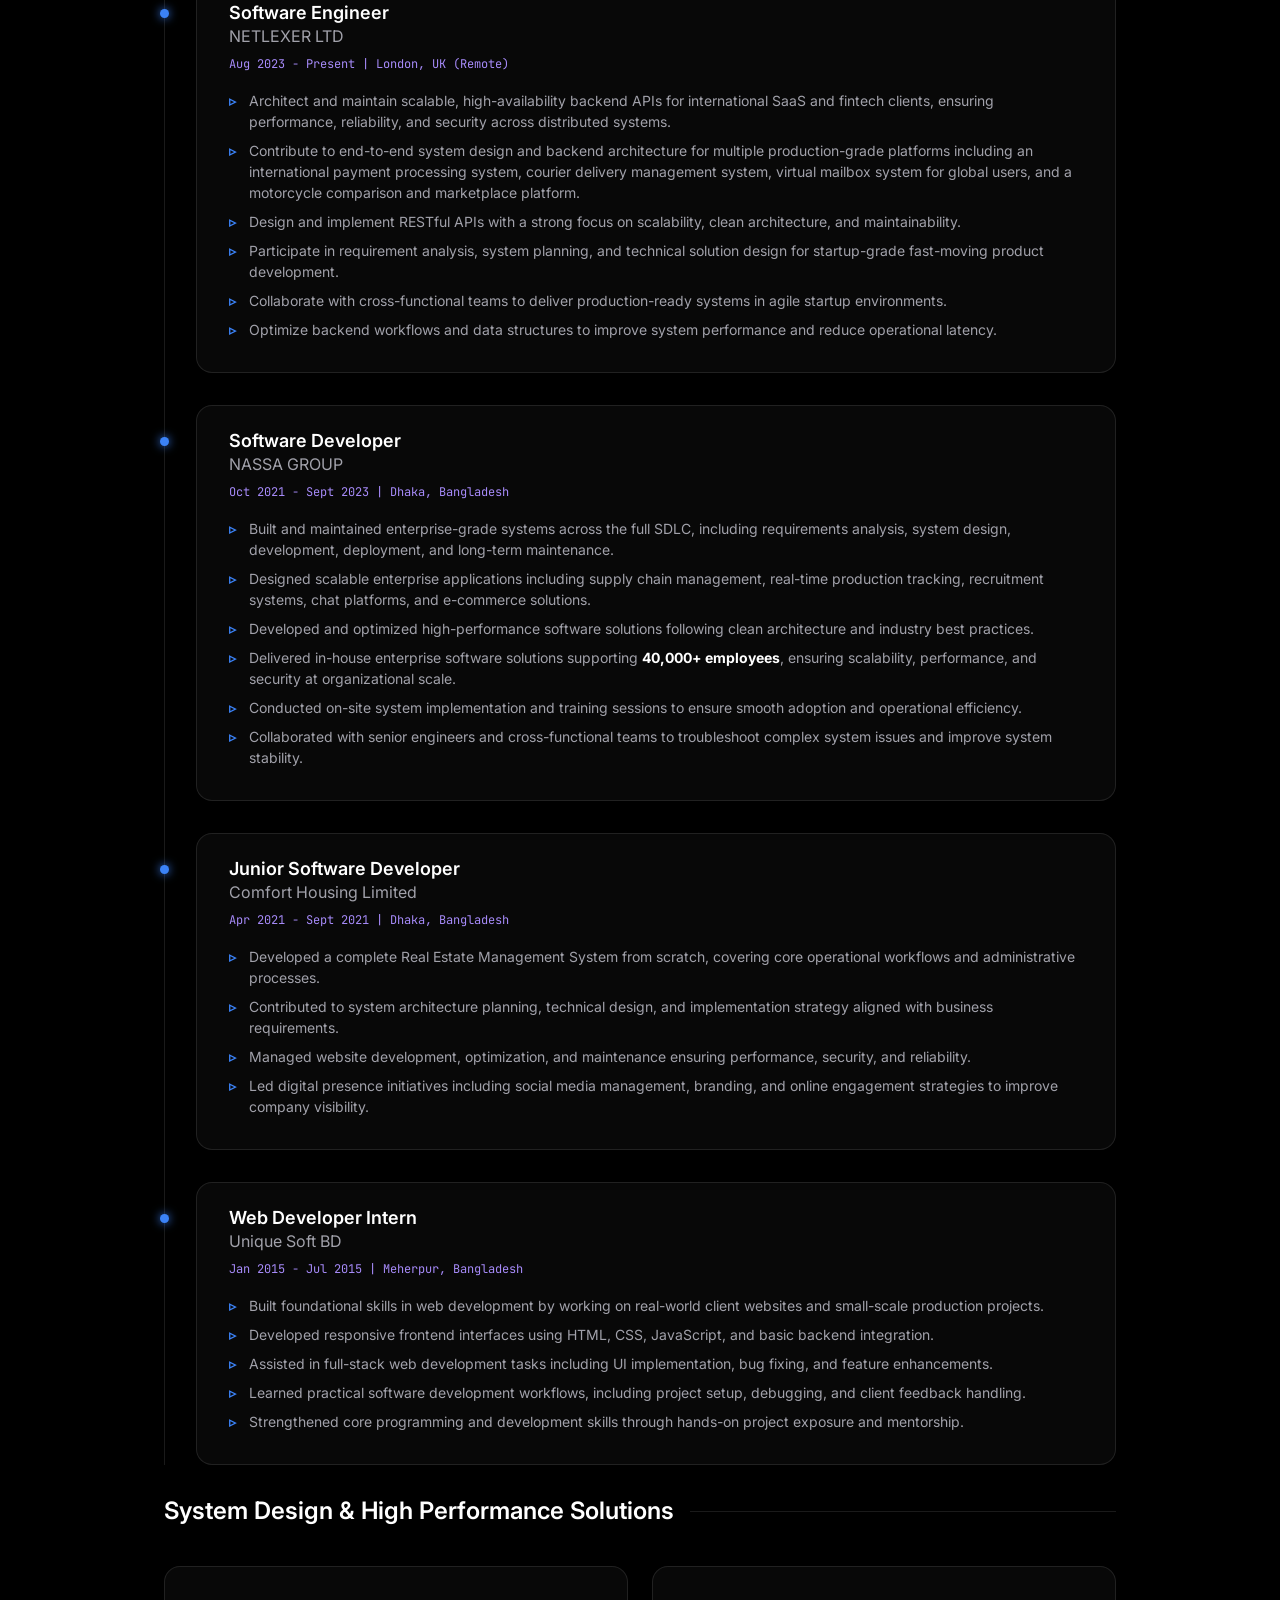
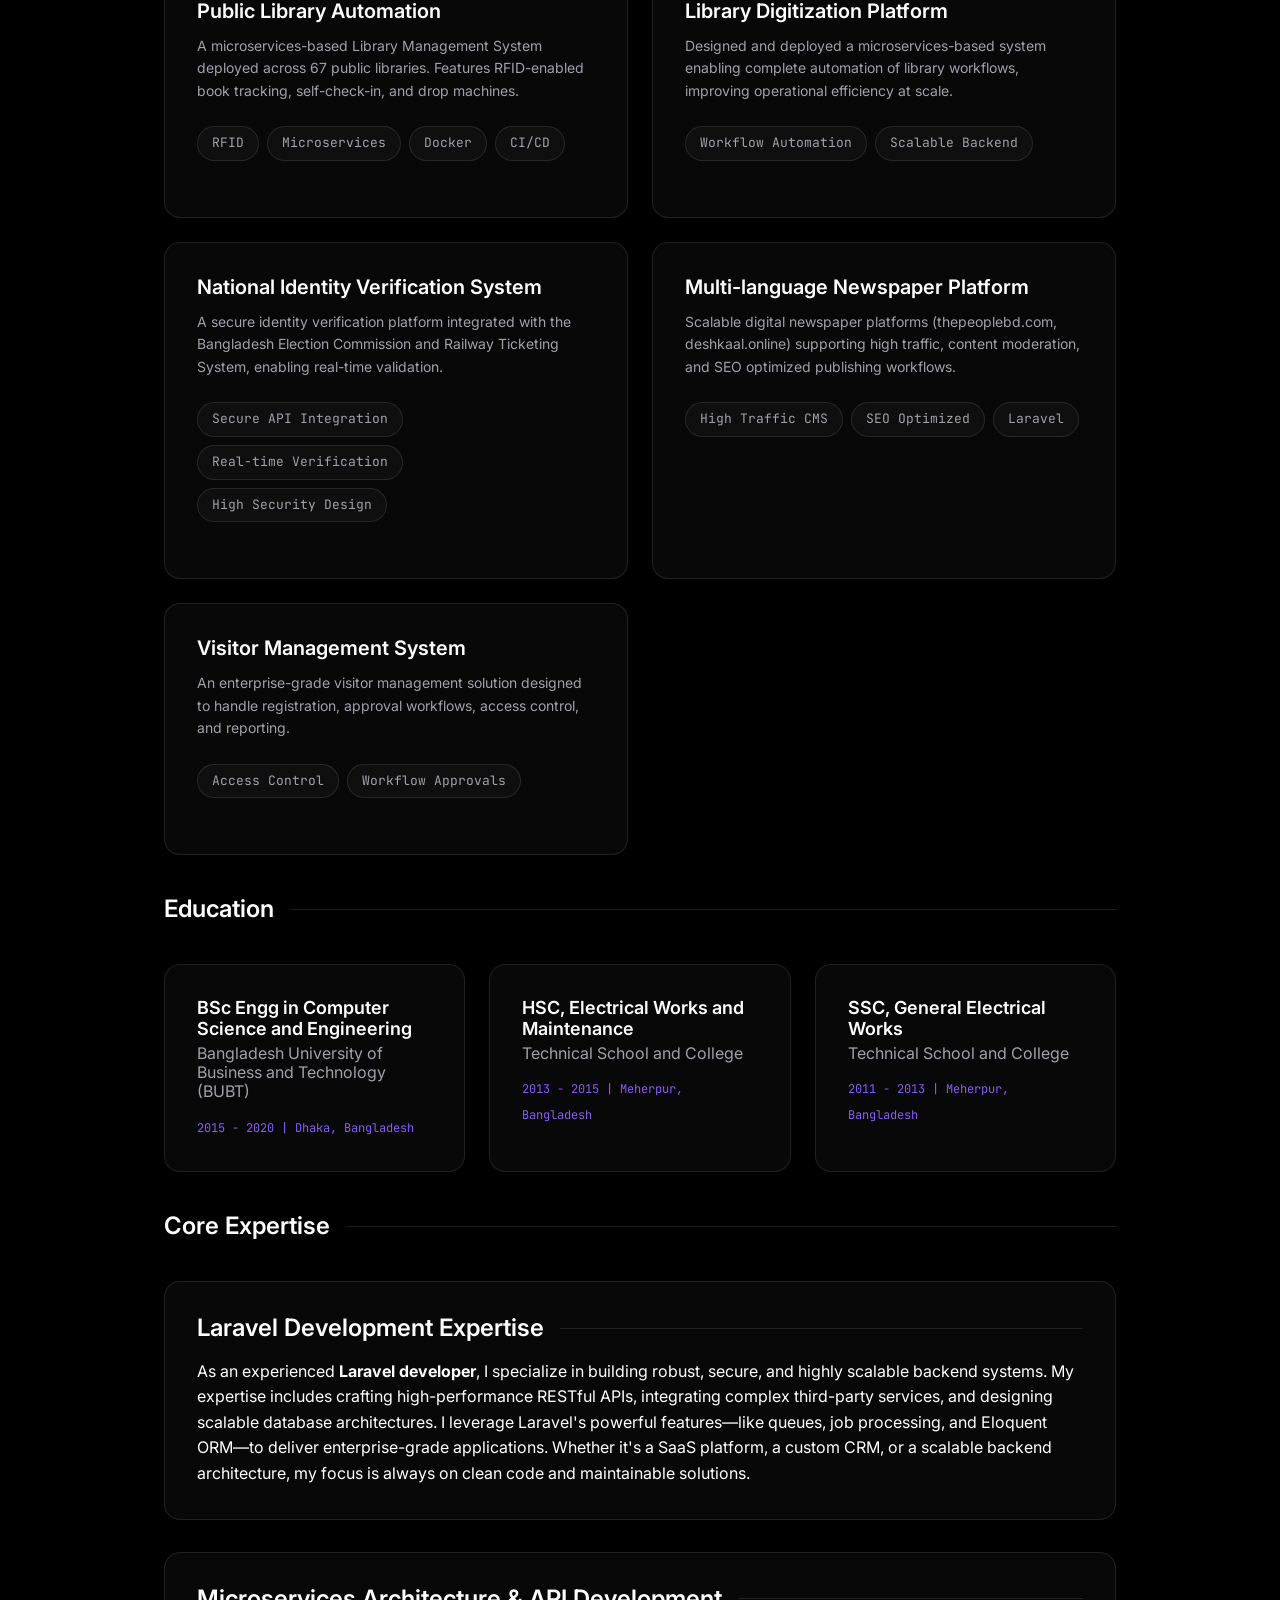
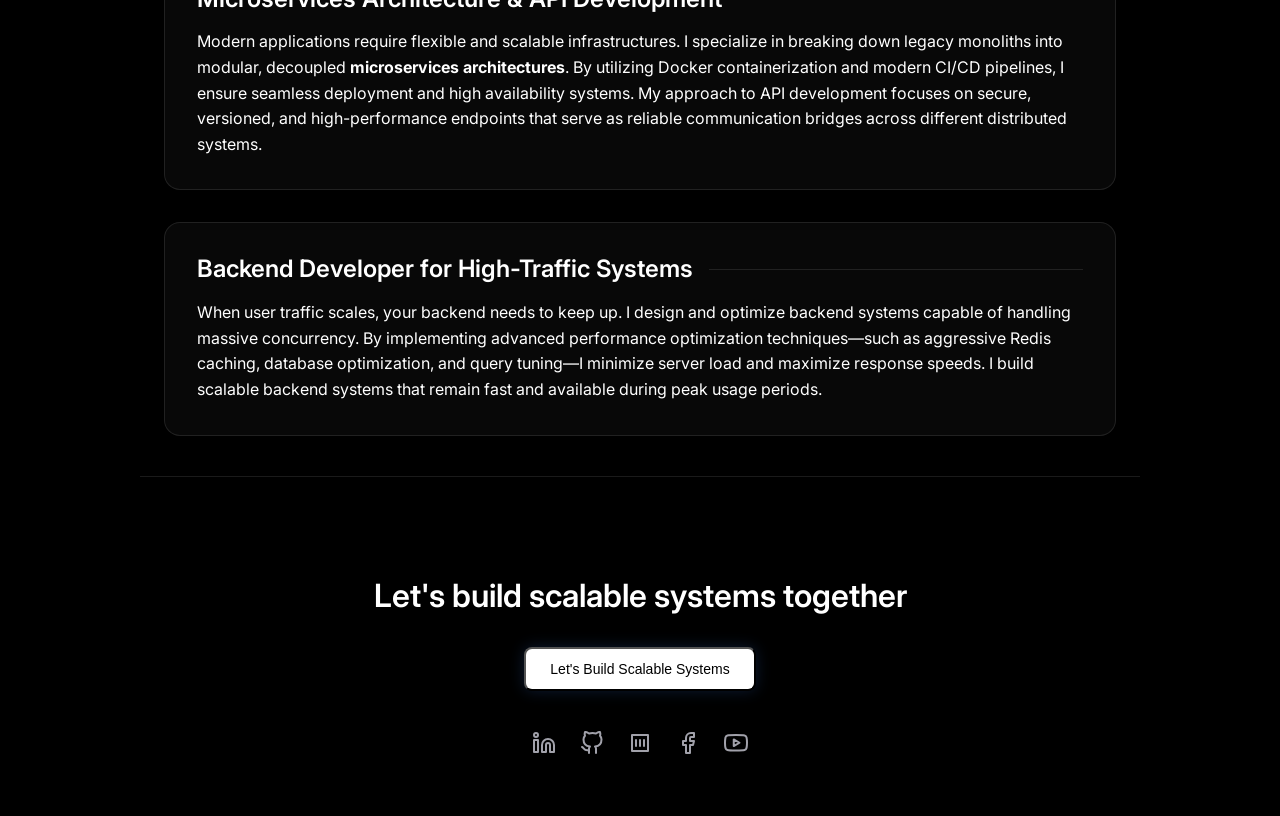
==== commit 68a6ecd6: "Update SEO metadata, enhance interests section, and add expertise details in index.html; modify CSS " ====
--- a/index.html
+++ b/index.html
@@ -5,26 +5,26 @@
   <meta charset="UTF-8">
   <meta name="viewport" content="width=device-width, initial-scale=1.0">
   <!-- SEO Meta Tags -->
-  <title>Ferdous Ahmed Khan | Backend Engineer & System Architect</title>
+  <title>Ferdous Ahmed Khan | Backend Engineer & Laravel Developer</title>
   <meta name="description"
-    content="Passionate Backend Engineer specializing in Laravel, Microservices, Docker & scalable system design. Building high-performance APIs & distributed systems.">
+    content="Expert Laravel Developer & Backend Engineer specializing in Microservices, API Development, and Scalable Backend Systems. Available for remote backend projects.">
   <meta name="keywords"
-    content="Backend Engineer, Laravel Developer, Software Engineer Bangladesh, Microservices Architecture, API Developer, System Design Expert, Docker, CI/CD, Scalable Backend Systems">
+    content="Laravel Developer, Backend Engineer, Microservices Developer, PHP Backend Developer, System Design Engineer, Remote Laravel Developer, API Developer Laravel, Backend Developer for Scalable Systems">
   <meta name="author" content="Ferdous Ahmed Khan">
 
   <!-- Open Graph / Facebook -->
   <meta property="og:type" content="website">
-  <meta property="og:title" content="Backend Engineer | Ferdous Ahmed Khan">
+  <meta property="og:title" content="Ferdous Ahmed Khan — Backend Engineer & Laravel Developer">
   <meta property="og:description"
-    content="Scalable backend systems, microservices architecture, and high-performance API development expert.">
-  <meta property="og:image" content="/images/ferdous-ahmed-khan.jpg">
+    content="Expert Laravel Developer & Backend Engineer specializing in Microservices, API Development, and Scalable Backend Systems.">
+  <meta property="og:image" content="https://ferdous-ahmed-khan.github.io/images/ferdous-ahmed-khan.jpg">
 
   <!-- Twitter -->
   <meta name="twitter:card" content="summary_large_image">
-  <meta name="twitter:title" content="Backend Engineer | Laravel & Microservices Expert">
+  <meta name="twitter:title" content="Ferdous Ahmed Khan — Backend Engineer & Laravel Developer">
   <meta name="twitter:description"
-    content="Building scalable backend systems and distributed architectures for modern applications.">
-  <meta name="twitter:image" content="/images/ferdous-ahmed-khan.jpg">
+    content="Expert Laravel Developer & Backend Engineer specializing in Microservices, API Development, and Scalable Backend Systems.">
+  <meta name="twitter:image" content="https://ferdous-ahmed-khan.github.io/images/ferdous-ahmed-khan.jpg">
 
   <!-- Fonts & Styles -->
   <link rel="preconnect" href="https://fonts.googleapis.com">
@@ -43,6 +43,12 @@
     "jobTitle": "Backend Engineer",
     "description": "Backend Engineer specializing in Laravel, Microservices, System Design, and scalable backend architecture.",
     "url": "https://ferdous-ahmed-khan.github.io",
+    "image": "https://ferdous-ahmed-khan.github.io/images/ferdous-ahmed-khan.jpg",
+    "email": "ferdousahmed.k@gmail.com",
+    "homeLocation": {
+      "@type": "Place",
+      "name": "Dhaka, Bangladesh"
+    },
     "sameAs": [
       "https://github.com/ferdous-ahmed-khan",
       "https://linkedin.com/in/ferdousahmedkhan/",
@@ -59,6 +65,20 @@
         "@type": "Organization",
         "name": "NETLEXER LTD"
       }
+    ],
+    "alumniOf": [
+      {
+        "@type": "CollegeOrUniversity",
+        "name": "Bangladesh University of Business and Technology (BUBT)"
+      }
+    ],
+    "knowsAbout": [
+      "Backend Engineering",
+      "Laravel",
+      "Microservices",
+      "System Architecture",
+      "Docker",
+      "PHP"
     ]
   }
   </script>
@@ -104,15 +124,15 @@
           </div>
 
           <h1>Ferdous Ahmed Khan</h1>
-          <h2 class="gradient-text">Backend Engineer & System Architect</h2>
-
-          <p>Crafting reliable, distributed, and high-performance backend systems. Passionate about Laravel,
-            microservices,
-            Docker, and API architecture.</p>
+          <h2 class="gradient-text">Expert Laravel Backend Developer for Scalable Systems</h2>
+
+          <p>I am a Backend Engineer specializing in Laravel, Microservices Architecture, and scalable backend systems.
+            I help build high-performance APIs, distributed systems, and enterprise-grade applications for startups and
+            organizations worldwide.</p>
 
           <div class="cta-group">
-            <a href="#projects" class="btn primary">Explore Architecture</a>
-            <button onclick="openContactModal()" class="btn secondary">Get In Touch</button>
+            <a href="#projects" class="btn primary">System Architect</a>
+            <button onclick="openContactModal()" class="btn secondary">Available for Remote Backend Projects</button>
           </div>
         </div>
 
@@ -230,11 +250,27 @@
         <span class="badge learning">Event-driven Architecture</span>
         <span class="badge learning">Performance Engineering at Scale</span>
       </div>
+
+      <h3 class="subsection-title">🎯 Interests</h3>
+      <p style="color: var(--text-secondary); margin-bottom: 16px; font-size: 14px;">
+        Beyond engineering, I enjoy exploring creativity, technology trends, and expressing ideas through different
+        mediums.
+      </p>
+      <div class="tags interests-tags">
+        <span class="badge interest">🍛 Biriyani</span>
+        <span class="badge interest">📸 Photography</span>
+        <span class="badge interest">💻 Technology</span>
+        <span class="badge interest">🎬 Content Creation / Video Making</span>
+        <span class="badge interest">🤖 AI & Emerging Tech</span>
+        <span class="badge interest">🧠 System Design Thinking</span>
+        <span class="badge interest">🌐 Exploring New Tools & Frameworks</span>
+      </div>
     </section>
+
 
     <!-- Experience Section -->
     <section id="experience" class="container">
-      <h2 class="section-title">Experience Timeline</h2>
+      <h2 class="section-title">Backend Engineering Experience & Projects</h2>
       <div class="timeline">
 
         <div class="timeline-item">
@@ -358,9 +394,10 @@
       </div>
     </section>
 
+
     <!-- Projects Section -->
     <section id="projects" class="container fade-in-section">
-      <h2 class="section-title">Systems & Architecture</h2>
+      <h2 class="section-title">System Design & High Performance Solutions</h2>
       <div class="projects-grid">
 
         <div class="project-card glass-card">
@@ -442,10 +479,46 @@
       </div>
     </section>
 
+    <!-- Dedicated SEO Expertise Sections -->
+    <section id="expertise" class="container fade-in-section">
+      <h2 class="section-title">Core Expertise</h2>
+      <div class="seo-blocks">
+        <div class="seo-block glass-card" style="margin-bottom: 2rem; padding: 2rem;">
+          <h2 class="section-title" style="text-align: left; margin-bottom: 1rem;">Laravel Development Expertise</h2>
+          <p>As an experienced <strong>Laravel developer</strong>, I specialize in building robust, secure, and highly
+            scalable backend systems. My expertise includes crafting high-performance RESTful APIs, integrating complex
+            third-party services, and designing scalable database architectures. I leverage Laravel's powerful
+            features—like queues, job processing, and Eloquent ORM—to deliver enterprise-grade applications. Whether
+            it's a SaaS platform, a custom CRM, or a scalable backend architecture, my focus is always on clean code and
+            maintainable solutions.</p>
+        </div>
+
+        <div class="seo-block glass-card" style="margin-bottom: 2rem; padding: 2rem;">
+          <h2 class="section-title" style="text-align: left; margin-bottom: 1rem;">Microservices Architecture & API
+            Development</h2>
+          <p>Modern applications require flexible and scalable infrastructures. I specialize in breaking down legacy
+            monoliths into modular, decoupled <strong>microservices architectures</strong>. By utilizing Docker
+            containerization and modern CI/CD pipelines, I ensure seamless deployment and high availability systems. My
+            approach to API development focuses on secure, versioned, and high-performance endpoints that serve as
+            reliable communication bridges across different distributed systems.</p>
+        </div>
+
+        <div class="seo-block glass-card" style="margin-bottom: 2rem; padding: 2rem;">
+          <h2 class="section-title" style="text-align: left; margin-bottom: 1rem;">Backend Developer for High-Traffic
+            Systems</h2>
+          <p>When user traffic scales, your backend needs to keep up. I design and optimize backend systems capable of
+            handling massive concurrency. By implementing advanced performance optimization techniques—such as
+            aggressive Redis caching, database optimization, and query tuning—I minimize server load and maximize
+            response speeds. I build scalable backend systems that remain fast and available during peak usage periods.
+          </p>
+        </div>
+      </div>
+    </section>
+
     <!-- Contact Section -->
     <footer id="contact" class="footer container fade-in-section">
       <h2>Let's build scalable systems together</h2>
-      <button onclick="openContactModal()" class="btn primary">Get In Touch</button>
+      <button onclick="openContactModal()" class="btn primary">Let's Build Scalable Systems</button>
 
       <div class="social-links">
         <a href="https://www.linkedin.com/in/ferdousahmedkhan/" target="_blank" aria-label="LinkedIn">
--- a/css/main.css
+++ b/css/main.css
@@ -426,7 +426,8 @@
 }
 
 .skill-category .tags,
-.learning-tags {
+.learning-tags,
+.interests-tags {
   display: flex;
   flex-wrap: wrap;
   gap: 8px;
@@ -475,6 +476,19 @@
 .badge:hover {
   transform: translateY(-2px);
   box-shadow: 0 4px 10px rgba(0, 0, 0, 0.2);
+}
+
+.badge.interest {
+  border-color: rgba(167, 139, 250, 0.3);
+  color: #c4b5fd;
+  background: rgba(167, 139, 250, 0.03);
+}
+
+.badge.interest:hover {
+  transform: translateY(-2px) scale(1.03);
+  box-shadow: 0 0 15px rgba(167, 139, 250, 0.2);
+  border-color: rgba(167, 139, 250, 0.6);
+  color: #ddd6fe;
 }
 
 /* Experience Timeline */
@@ -607,7 +621,7 @@
 }
 
 /* Education */
-#education, #experience {
+#education, #experience, #expertise {
   margin-top: 40px;
 }
 
